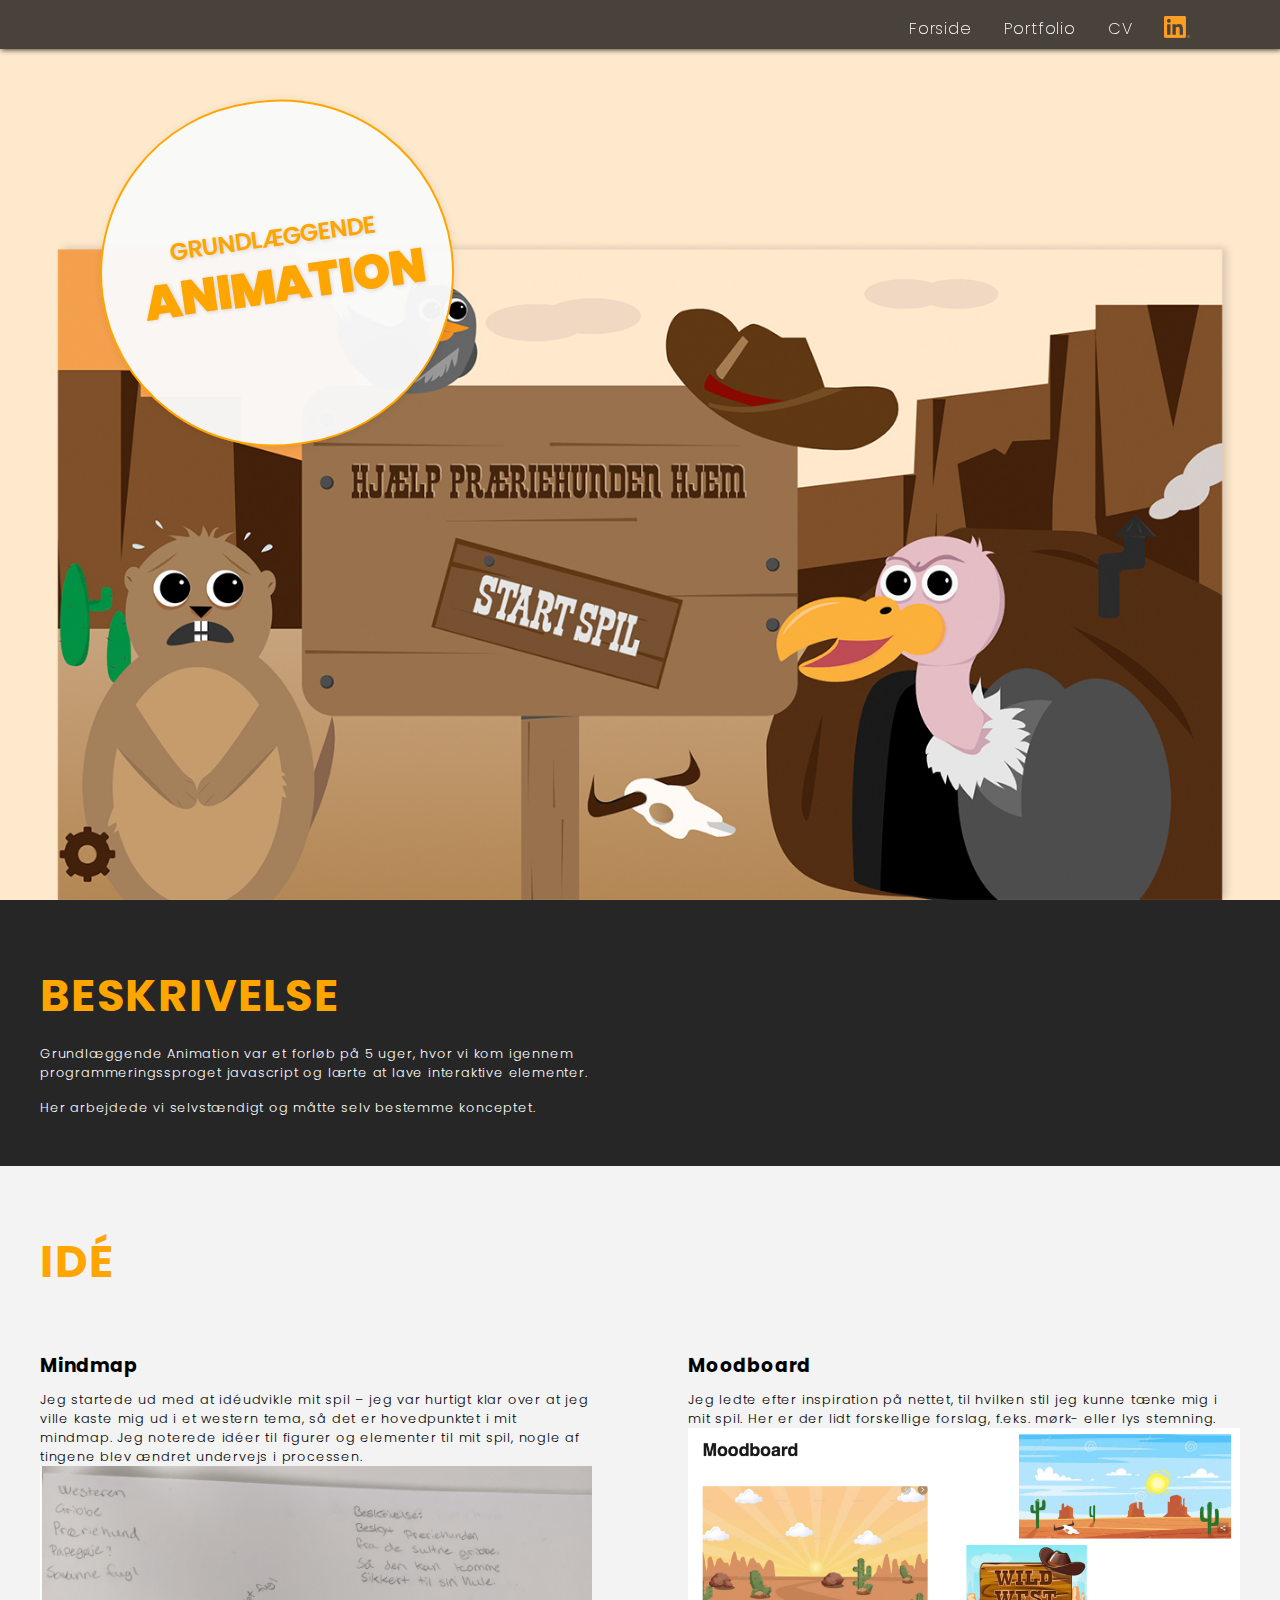
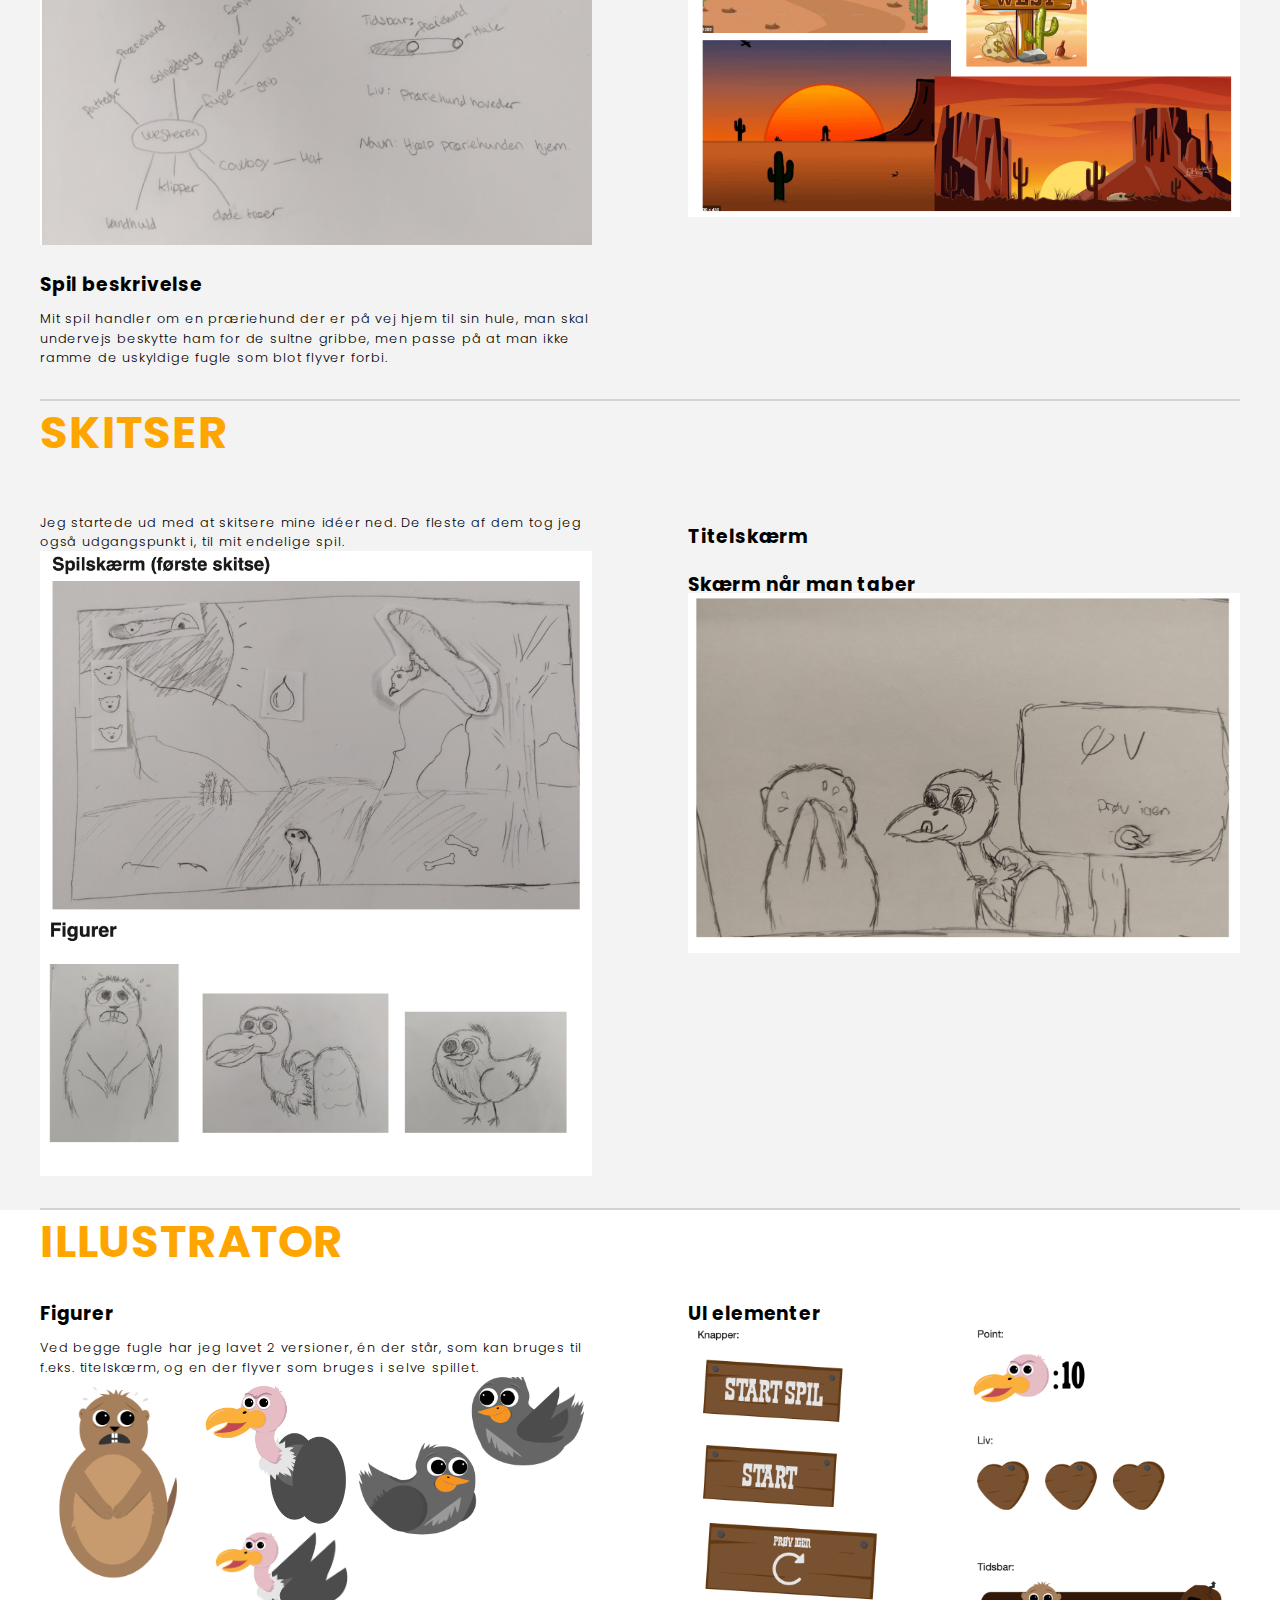
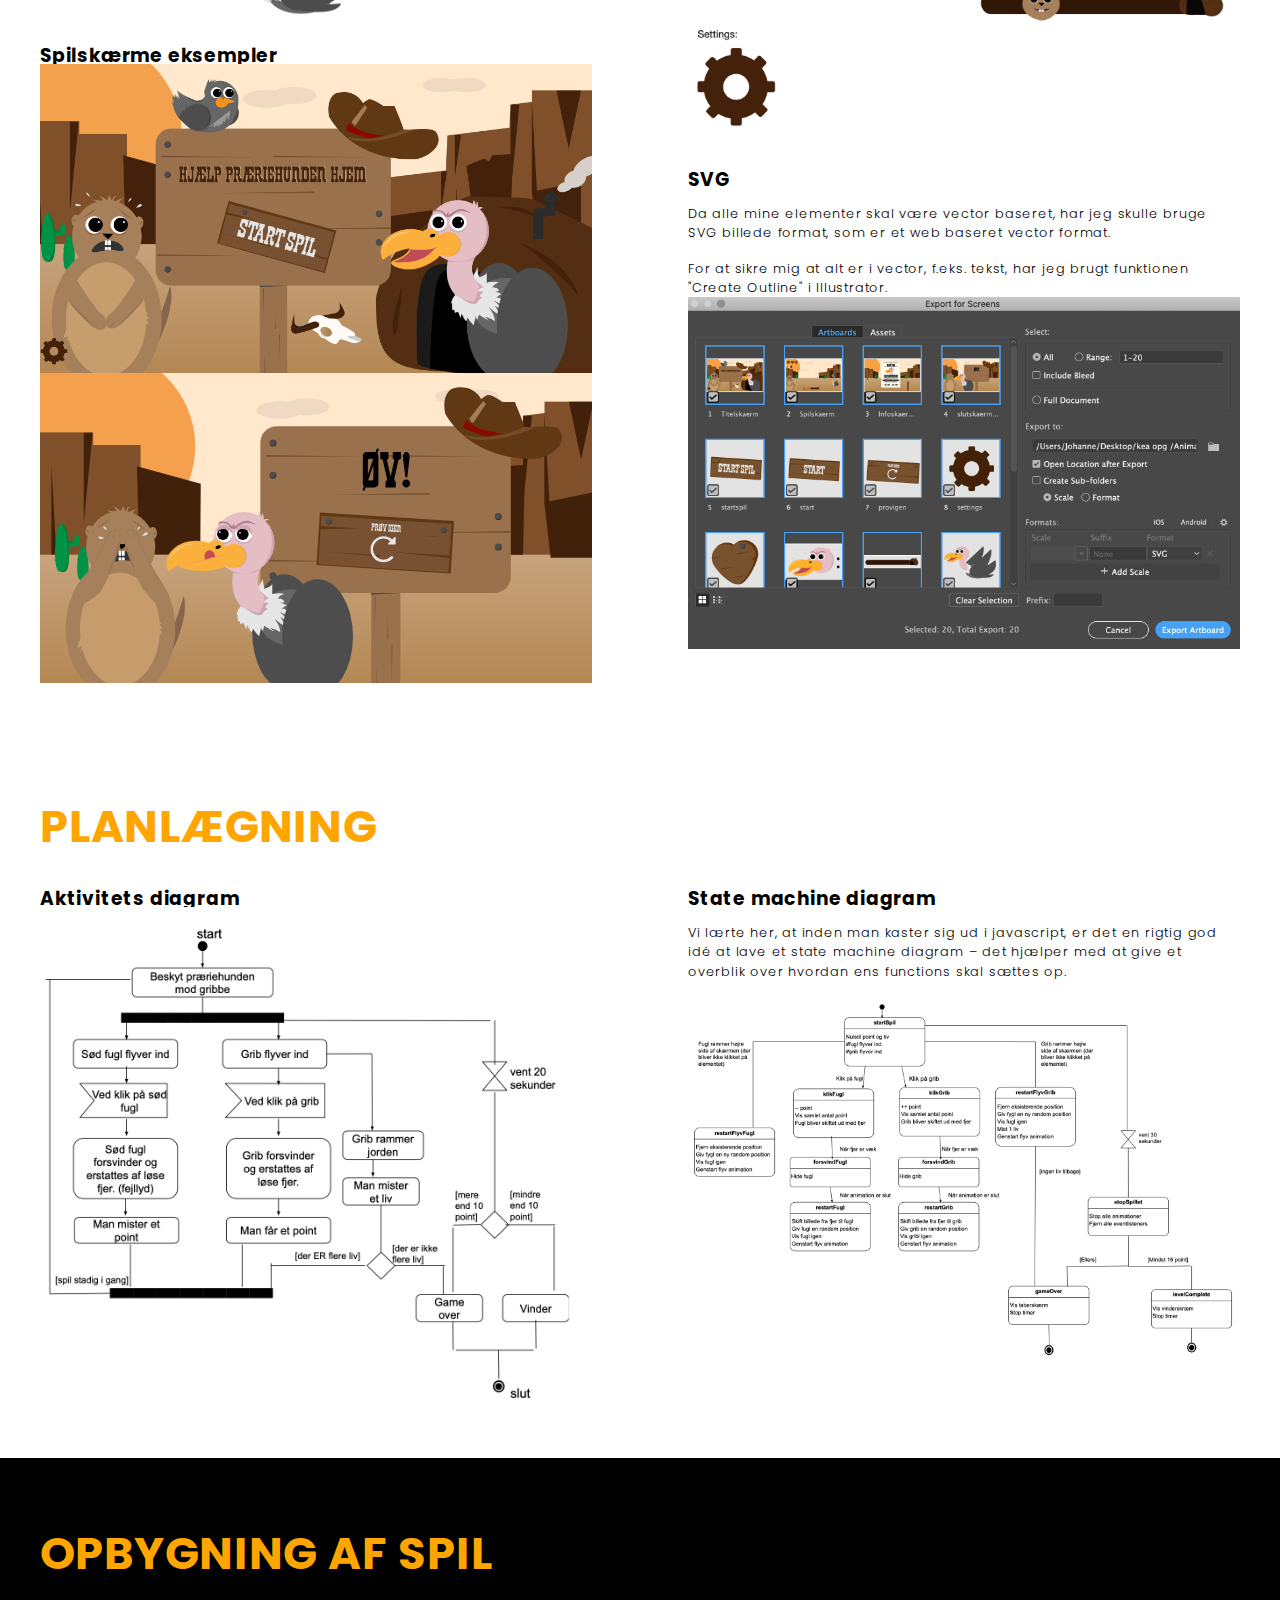
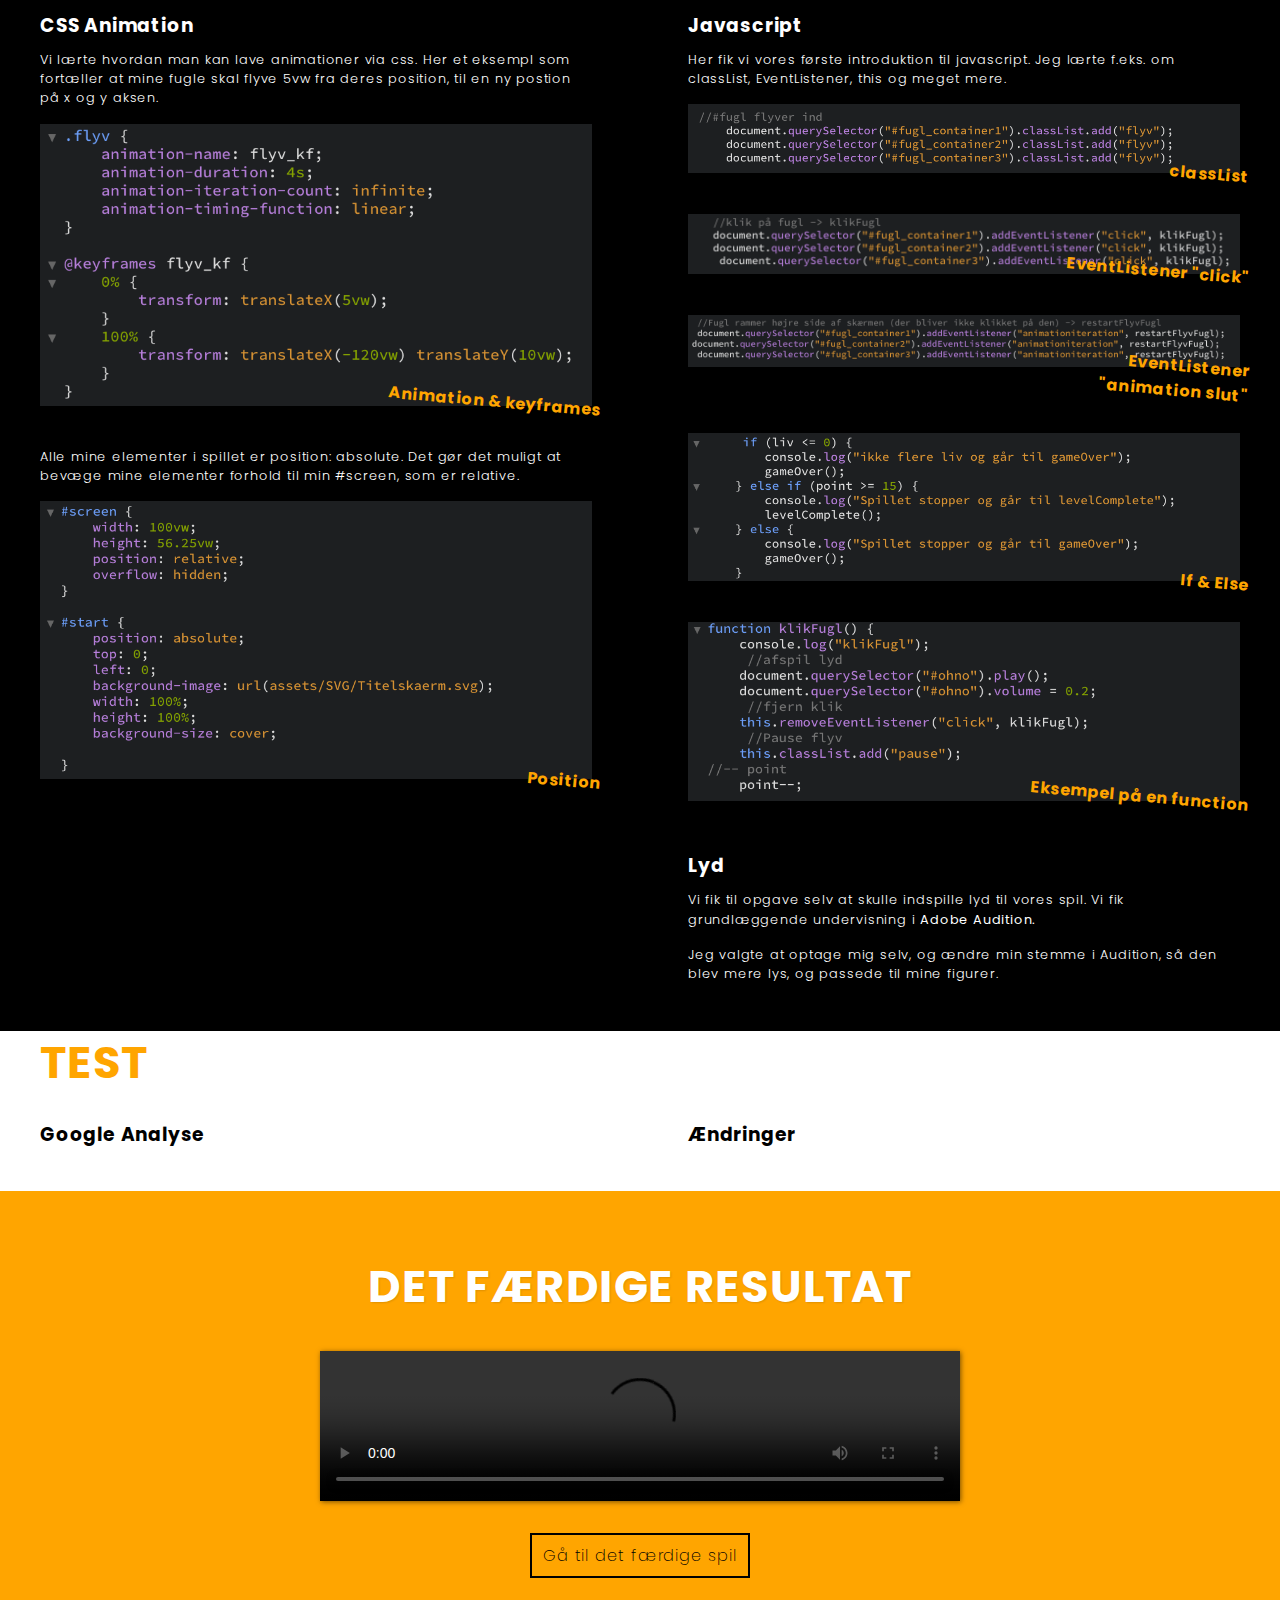
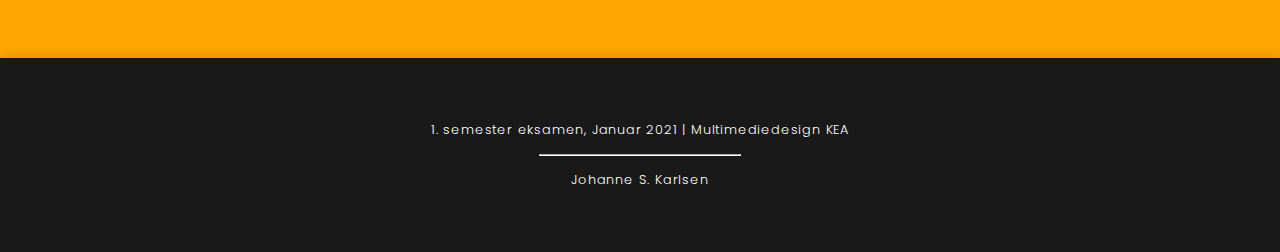
==== animation.html @ 7027bc96 "animation" ====
<!DOCTYPE html>
<html lang="da">
<head>
    <meta charset="utf-8">
    <meta name="viewport" content="width=device-width, initial-scale=1.0">
    <title>Grundlæggende animation</title>
    <link rel="stylesheet" href="style.css">
    <link rel="stylesheet" href="animation.css">
    <link rel="preconnect" href="https://fonts.gstatic.com">
<link href="https://fonts.googleapis.com/css2?family=Poppins:ital,wght@0,100;0,200;0,300;0,400;0,500;0,600;0,700;0,800;0,900;1,100;1,200;1,300;1,400;1,500;1,600&display=swap" rel="stylesheet">
</head>

<body>
<header><nav>
   <a class="hover-streg" href="index.html">Forside</a>
    <a class="hover-streg" href="index.html#portfolio">Portfolio</a>
    <a class="hover-streg" href="#">CV</a>
    <a class="linkedin" href="#"><img src="LI-In-Bug.png"></a>
</nav></header>
<div id="main">

<div id=section_one>

   <div id="h1_container">
<h1>Grundlæggende<br> <b>Animation</b></h1>
</div>

<div id="front_container">
    <div id="bg_front">
    </div>
    </div>
</div>
<div id="section_two">
    <div class="container">
        <div class="col">
            <h2>Beskrivelse</h2>
            <p>Grundlæggende Animation var et forløb på 5 uger, hvor vi kom igennem programmeringssproget javascript og lærte at lave interaktive elementer.</p>

            <p>Her arbejdede vi selvstændigt og måtte selv bestemme konceptet.</p>



        </div>
        <div class="col">
                    </div>
    </div>
</div>

<div id="section_three">
   <h2>Idé</h2>
    <div class="container">
        <div class="col">
            <h3>Mindmap</h3>
            <p>Jeg startede ud med at idéudvikle mit spil – jeg var hurtigt klar over at jeg ville kaste mig ud i et western tema, så det er hovedpunktet i mit mindmap. Jeg noterede idéer til figurer og elementer til mit spil, nogle af tingene blev ændret undervejs i processen.</p>
            <img src="img/anim_mindmap.png">

            <h3>Spil beskrivelse</h3>
            <p>Mit spil handler om en præriehund der er på vej hjem til sin hule, man skal undervejs beskytte ham for de sultne gribbe, men passe på at man ikke ramme de uskyldige fugle som blot flyver forbi.</p>

            </div>
            <div class="col">
            <h3>Moodboard</h3>
            <p>Jeg ledte efter inspiration på nettet, til hvilken stil jeg kunne tænke mig i mit spil. Her er der lidt forskellige forslag, f.eks. mørk- eller lys stemning.</p>
            <img src="img/anim_moodboard.png">
        </div>
           </div>
           <h2>Skitser</h2>
            <div class="container">
        <div class="col">
        <p>Jeg startede ud med at skitsere mine idéer ned. De fleste af dem tog jeg også udgangspunkt i, til mit endelige spil.</p>
        <img src="img/anim_skitse_spil.png">
        <img src="img/anim_skitse_figur.png">
        </div>
        <div class="col">
        <h3>Titelskærm</h3>
        <h3>Skærm når man taber</h3>
        <img src="img/anim_skitse_tab.png">

        </div>
        </div>
           </div>

        <h2>Illustrator</h2>
    <div class="container">
    <div class="col">
    <h3>Figurer</h3>
    <p>Ved begge fugle har jeg lavet 2 versioner, én der står, som kan bruges til f.eks. titelskærm, og en der flyver som bruges i selve spillet.</p>
    <div class="figur">
    <div class="col">
        <img src="img/anim_hund.png" alt="Illustreret præeriehund">
    </div>
    <div class="col"><img src="img/anim_gribstaa.png" alt="Illustreret grib">
    <img src="img/anim_gribflyv.png" alt="Illustreret grib flyver"></div>
    <div class="col">
        <img src="img/anim_fugl.png" alt="illustreret fugle">
    </div>
    </div>
    <h3>Spilskærme eksempler</h3>


            <img src="img/titelskaerm.png">

            <img src="img/slutskaerm.svg">



    </div>
    <div class="col">
<h3>UI elementer</h3>
  <img src="img/anim_ui.png">
   <h3>SVG</h3>
   <p>Da alle mine elementer skal være vector baseret, har jeg skulle bruge SVG billede format, som er et web baseret vector format.</p>

   <p>For at sikre mig at alt er i vector, f.eks. tekst, har jeg brugt funktionen "Create Outline" i Illustrator.</p>
   <img src="img/anim_eksport.png">
    </div>
    </div>


<div id="section_four">
   <h2>Planlægning</h2>
    <div class="container">
    <div class="col">
       <h3>Aktivitets diagram</h3>
       <img src="img/anim_aktivi.png">


    </div>
    <div class="col">
    <h3>State machine diagram</h3>
    <p>Vi lærte her, at inden man kaster sig ud i javascript, er det en rigtig god idé at lave et state machine diagram – det hjælper med at give et overblik over hvordan ens functions skal sættes op.</p>
<img src="img/anim_state.png">


    </div>
    </div>
</div>

<div id="section_five">
   <h2>Opbygning af spil</h2>
    <div class="container">
        <div class="col">
           <h3>CSS Animation</h3>
           <p>Vi lærte hvordan man kan lave animationer via css.
           Her et eksempl som fortæller at mine fugle skal flyve 5vw fra deres position, til en ny postion på x og y aksen.</p>
           <img src="img/anim_flyvcss.png">
           <h4>Animation & keyframes</h4>

           <p>Alle mine elementer i spillet er position: absolute.
           Det gør det muligt at bevæge mine elementer forhold til min #screen, som er relative. </p>
           <img src="img/anim_positioncss.png">
           <h4>Position</h4>

        </div>
        <div class="col">
        <h3>Javascript</h3>
        <p>Her fik vi vores første introduktion til javascript. Jeg lærte f.eks. om classList, EventListener, this og meget mere.</p>
        <img src="img/anim_classlist.png">
        <h4>classList</h4>
        <img src="img/anim_event.png">
        <h4>EventListener "click"</h4>
        <img src="img/anim_event2.png">
        <h4>EventListener <br>"animation slut"</h4>
        <img src="img/anim_ifelse.png" alt="if og else javascript">
        <h4>If & Else</h4>
        <img src="img/anim_this_osv.png" alt="function javascript">
        <h4>Eksempel på en function</h4>

        <h3>Lyd</h3>
        <p>Vi fik til opgave selv at skulle indspille lyd til vores spil. Vi fik grundlæggende undervisning i <b>Adobe Audition.</b></p>

        <p>Jeg valgte at optage mig selv, og ændre min stemme i Audition, så den blev mere lys, og passede til mine figurer.</p>

        </div>
    </div>
</div>
<div id="section_five_two">
   <h2>Test</h2>
    <div class="container">
        <div class="col">
           <h3>Google Analyse</h3>

        </div>
        <div class="col">
            <h3>Ændringer</h3>

        </div>
    </div>
</div>
<div id="section_six">
   <div class="container done">
       <h2>Det færdige resultat</h2>
       <video controls><source src="#"></video>
       <a href="http://jsk-grafik.dk/kea/04_animation/spil/">Gå til det færdige spil</a>
   </div>

</div>
</div>
<footer>
    <div class="container">
        <p>1. semester eksamen, Januar 2021 | Multimediedesign KEA </p>
        <hr>
        <p>Johanne S. Karlsen</p>
    </div>
</footer>

</body>
</html>
---- style.css ----
* {
    padding: 0;
    margin: 0;
}

body {
    height: 1000px;
    font-family: 'Poppins', sans-serif;
}

header {
    padding: 1rem 0 0.5rem 0;
    position: fixed;
    top:0;
    width: 100%;
    background-color: #090807bd;
    z-index: 3;
    box-shadow: 1px 1px 5px #090807bd;
}

.container {
    max-width: 1200px;
    margin: 0 auto;
}

nav {
    max-width: 1100px;
    margin: 0 auto;
    display: flex;
    justify-content:flex-end;

}
h1 {
    font-size: 5rem;
    font-weight: 800;
    color: orange;
    letter-spacing: -1px;
    line-height: 3rem;
    text-transform: uppercase;
}

h2 {
text-transform: uppercase;
    letter-spacing: 0.05rem;
    padding-top: 2rem;
    font-size: 2.8rem;
    line-height: 2rem;
}

p {
    font-size: 0.8rem;
    font-weight: 200;
    letter-spacing: 0.05rem;
    margin-top: 2rem
}

p.overskrift {
    font-weight: 600;
}

a {
    text-decoration: none;
    letter-spacing: 0.05rem;
    font-weight: 200;
}

nav a {
    color: white;
    margin-left: 2rem;
    position: relative;
}

a.hover-streg:before {
    content: "";
    position: absolute;
    width: 0;
    height: 2px;
    bottom: 0;
    left: 0;
    background-color: orange;
    visibility: hidden;
    transition: all 0.3s ease-in-out;
}

a.hover-streg:hover:before {
    visibility: visible;
    width: 100%;
}

a.linkedin {
    max-width: 1.6rem;
        filter: hue-rotate(-20deg);
}
a.linkedin:hover {
    opacity: 0.7;
}


img {
    width: 100%;
    height: auto;
}


/* footer */
footer {
    text-align: center;
    background-color: #191919;
    color: white;
    padding: 3rem 0 3rem 0;
    box-shadow: 1px -2px 10px #00000020;
}

footer p {
    margin: 0;
    line-height: 3rem;
}

footer hr {
    max-width: 200px;
margin: 0 auto;
    border-color: white;
}
---- animation.css ----
p {
    font-weight: 300;
    margin-top: 1rem;
    line-height: 1.2rem;
}

 h2 {
    color: orange;
     max-width: 1200px;
     margin: 0 auto;
    padding-top: 0;
     line-height: 4rem;
}

h3 {
    margin-top: 2rem;
    line-height: 1rem;
    letter-spacing: 0.05rem;
}

img {display: block;}

video {
    display: block;
    width:100%;
    max-width: 50vw;
    margin:2rem auto;
    box-shadow: 1px 1px 5px #00000082;
}

ul {
    font-size: 0.8rem;
    line-height: 1.7rem;
    margin-top: 0.7rem;
}

/* ---- sektion 1 ------ */
#section_one {
    background-image: url(img/animation_splash.jpg);
    height: 100vh;
    background-position: center;
    background-size: cover;
    background-repeat: no-repeat;
    position: relative;
    background-attachment: fixed;
}

h1 {
    text-align: center;
    font-size: 1.5rem;
    font-weight: 600;
    position: absolute;
    top: 100px;
    left: 100px;
    transform: rotate(-8deg);
    text-shadow: 1px 1px 4px #00000025;
    line-height: 3rem;
    background-color: #f9f9f9f7;
    border-radius: 100rem;
    max-width: 270px;
    max-height: 230px;
    height: 100%;
    padding: 7rem 2.5rem 0rem 2.5rem;
    box-shadow: 1px 1px 8px #00000015;
    border: 2px solid orange;
}

h1 b {
    font-size: 3rem;
}

/* ------ sektion 2 ------ */

#section_two {
    background-color: #262626;
    color: white;
    padding-top: 4rem;
}

 #main .container {
    display: grid;
    grid-template-columns: 1fr 1fr;
    column-gap: 6rem;
    padding: 0 0 3rem 0;
}

#section_two h2 {
    color: orange;
}

/* ----- sekton 3 ------- */

#section_three {
    background-color: #f3f3f3;
    padding-top: 4rem;
}
#section_three .image_container {
    width: 100%;
    display: grid;
    grid-template-columns: 1fr 1fr;
}

#section_three .container {
    border-bottom: 2px solid lightgrey;
    padding: 2rem 0 2rem 0;
}

#section_three a {
    border: 2px solid black;
    color: black;
    display: block;
    max-width: 200px;
    padding: 0.5rem;
    text-align: center;
    margin-top: 2rem;
}

.figur {
    display: grid;
    grid-template-columns: 1fr 1fr 1.5fr;
}



/* ------- sektion 4 ----- */

#section_four {
    background-color: white;
    color: black;
    padding-top: 4rem;
}



/* ------- sektion 5 ------ */

#section_five {
    background-color: black;
    color: white;
    padding-top: 4rem;
}

#section_five img {
    margin: 1rem 0 0 0;
}

#section_five h4 {
    color: orange;
    position: relative;
    bottom: 32px;
    right: -10px;
    text-align: right;
    transform: rotate(5deg);
    letter-spacing: 0.03rem;
}

/* ------- sektion 6 -------- */
#section_six {
    background-color: orange;
    color: white;
    padding-top: 4rem;
}

#main .container.done {
    display:block;
}

#section_six h2 {
    color: white;
    text-align: center;
    text-shadow: 1px 1px 2px #0000001f;
}
#section_six a {
    border: 2px solid black;
    color: black;
    display: block;
    max-width: 200px;
    margin: 2rem auto;
    padding: 0.5rem;
    text-align: center;
}
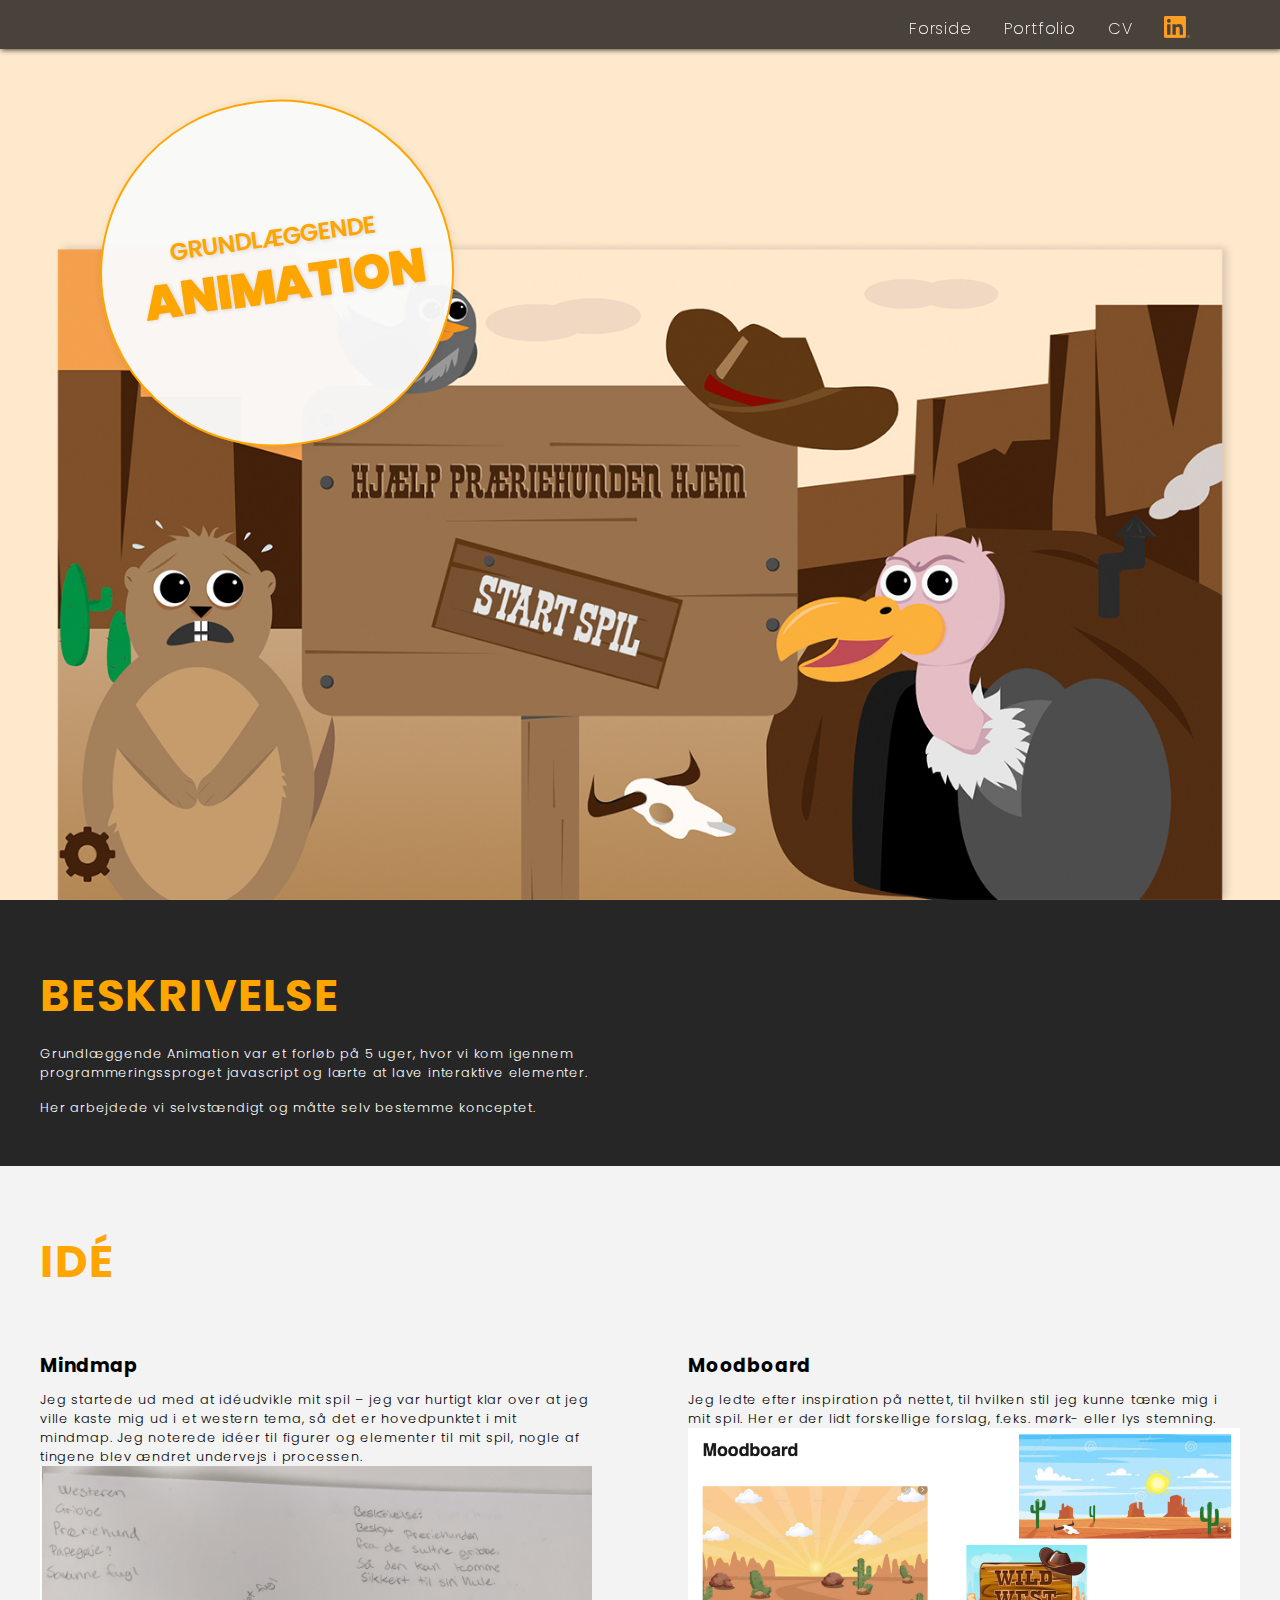
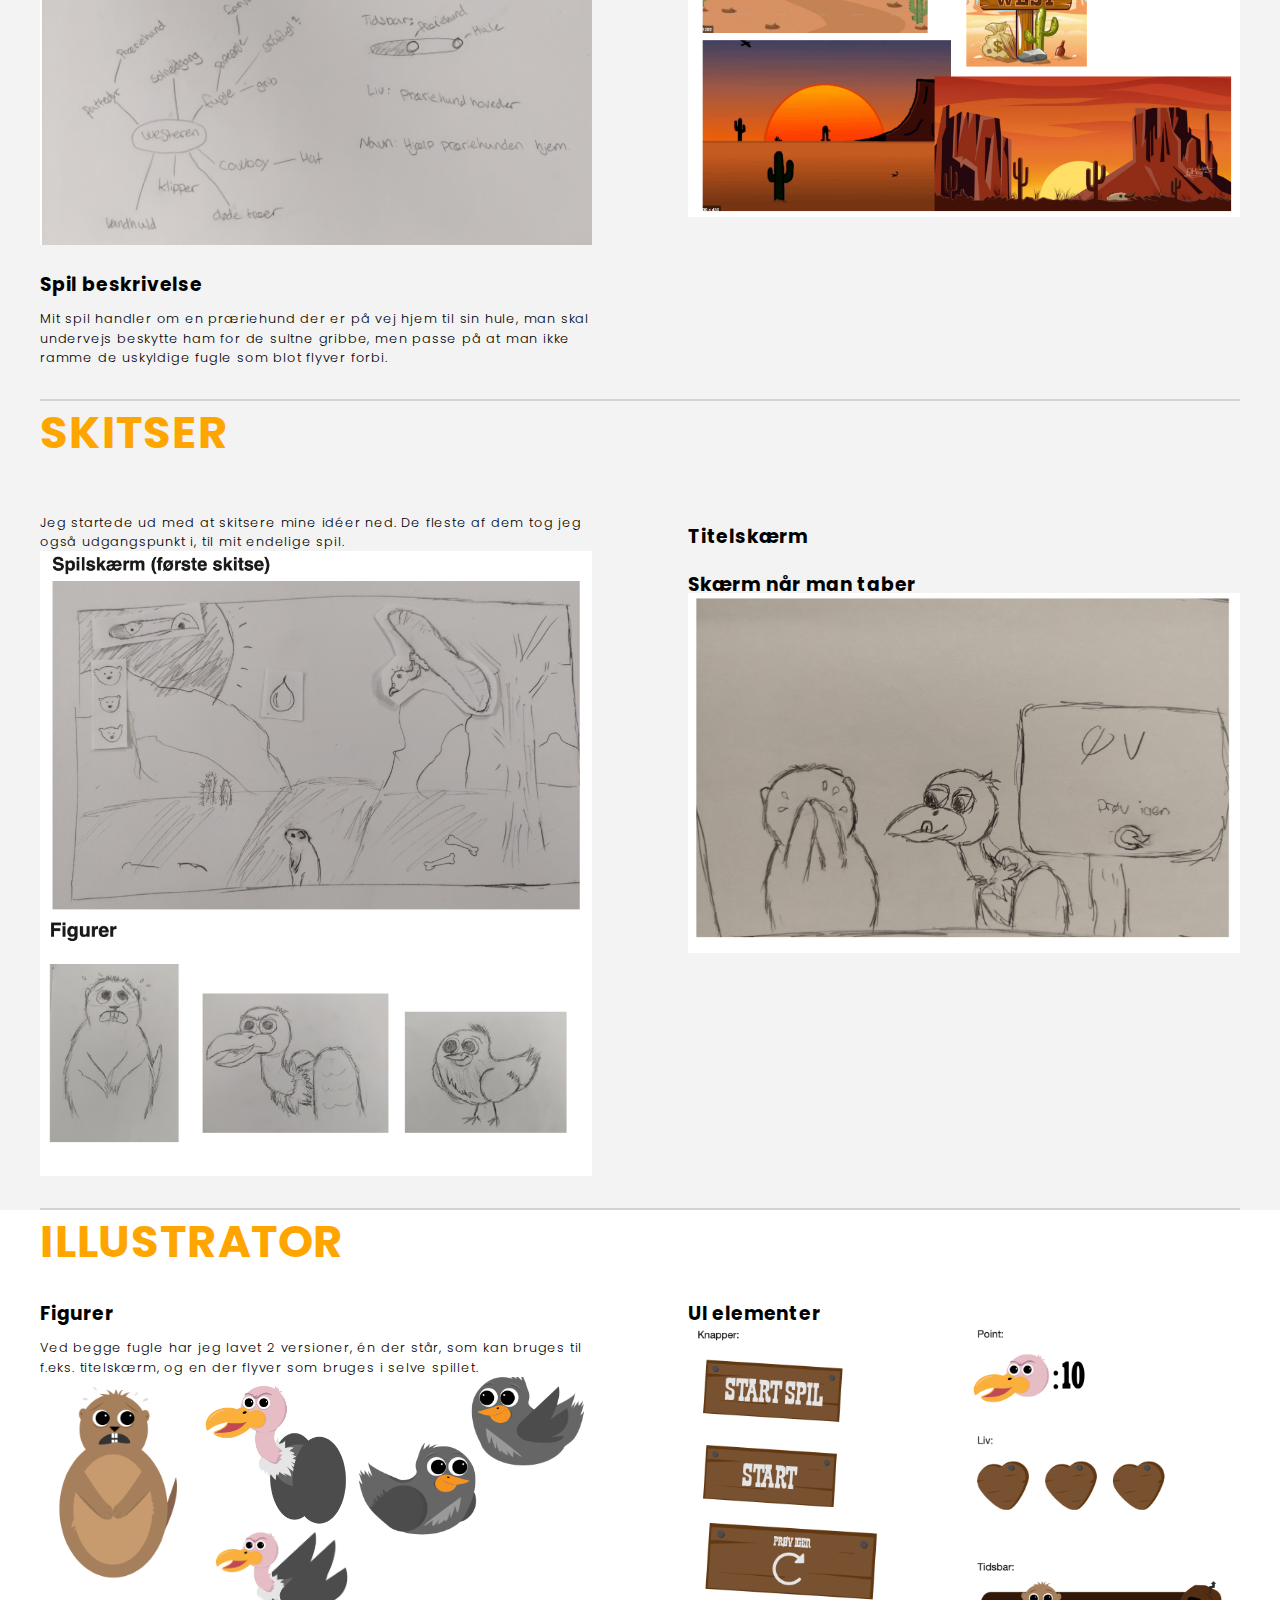
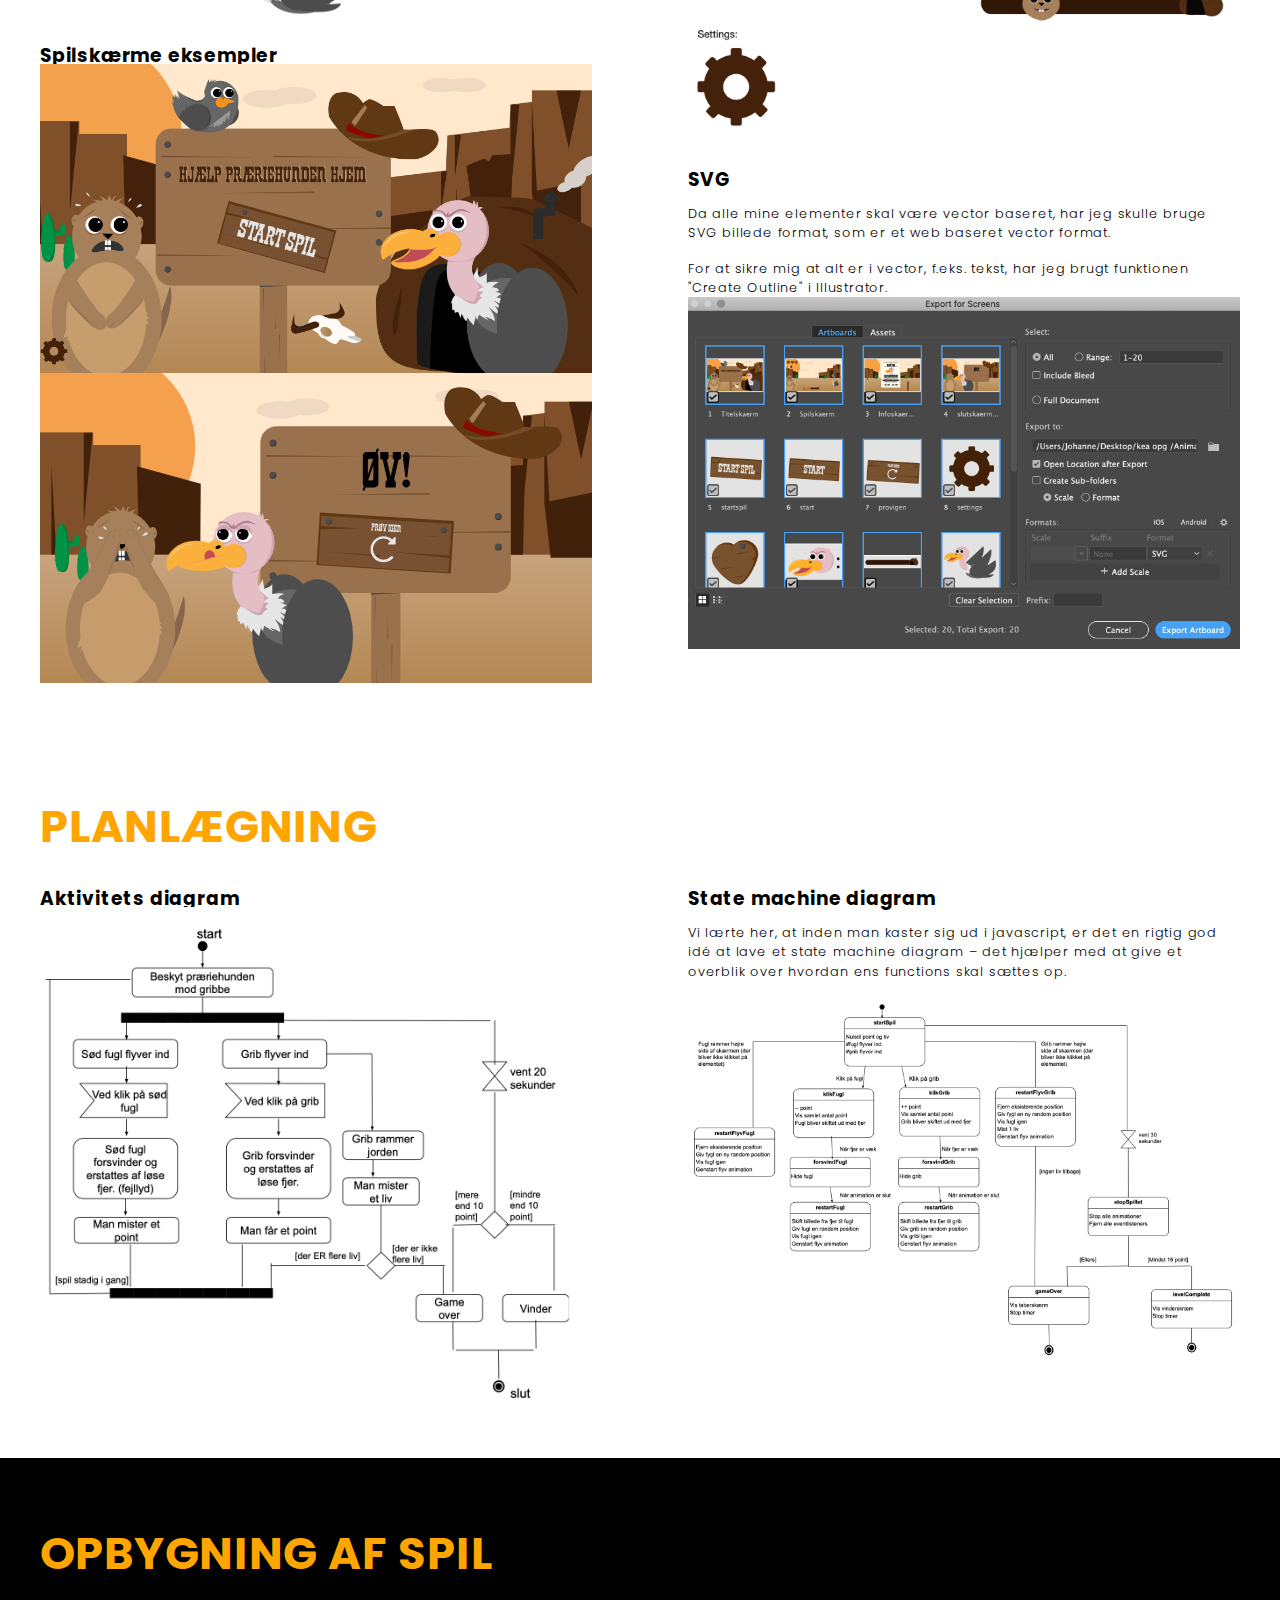
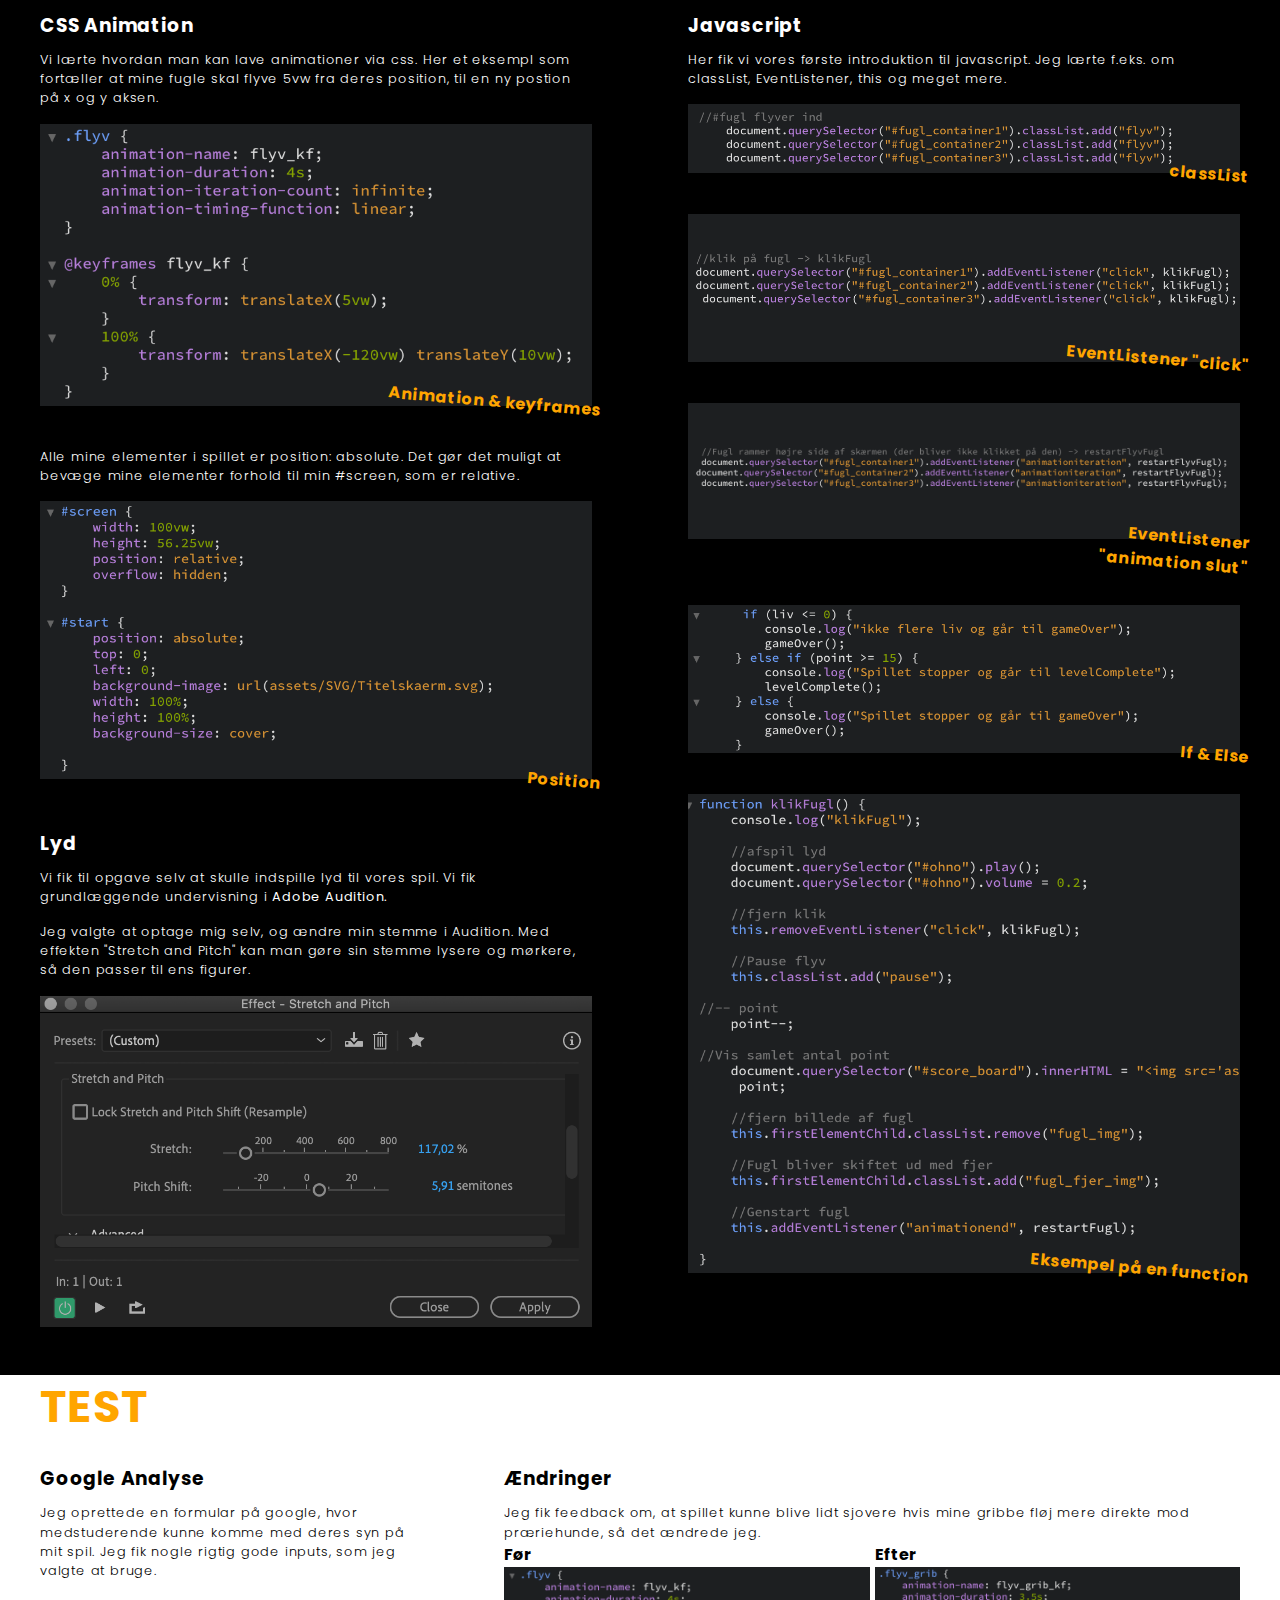
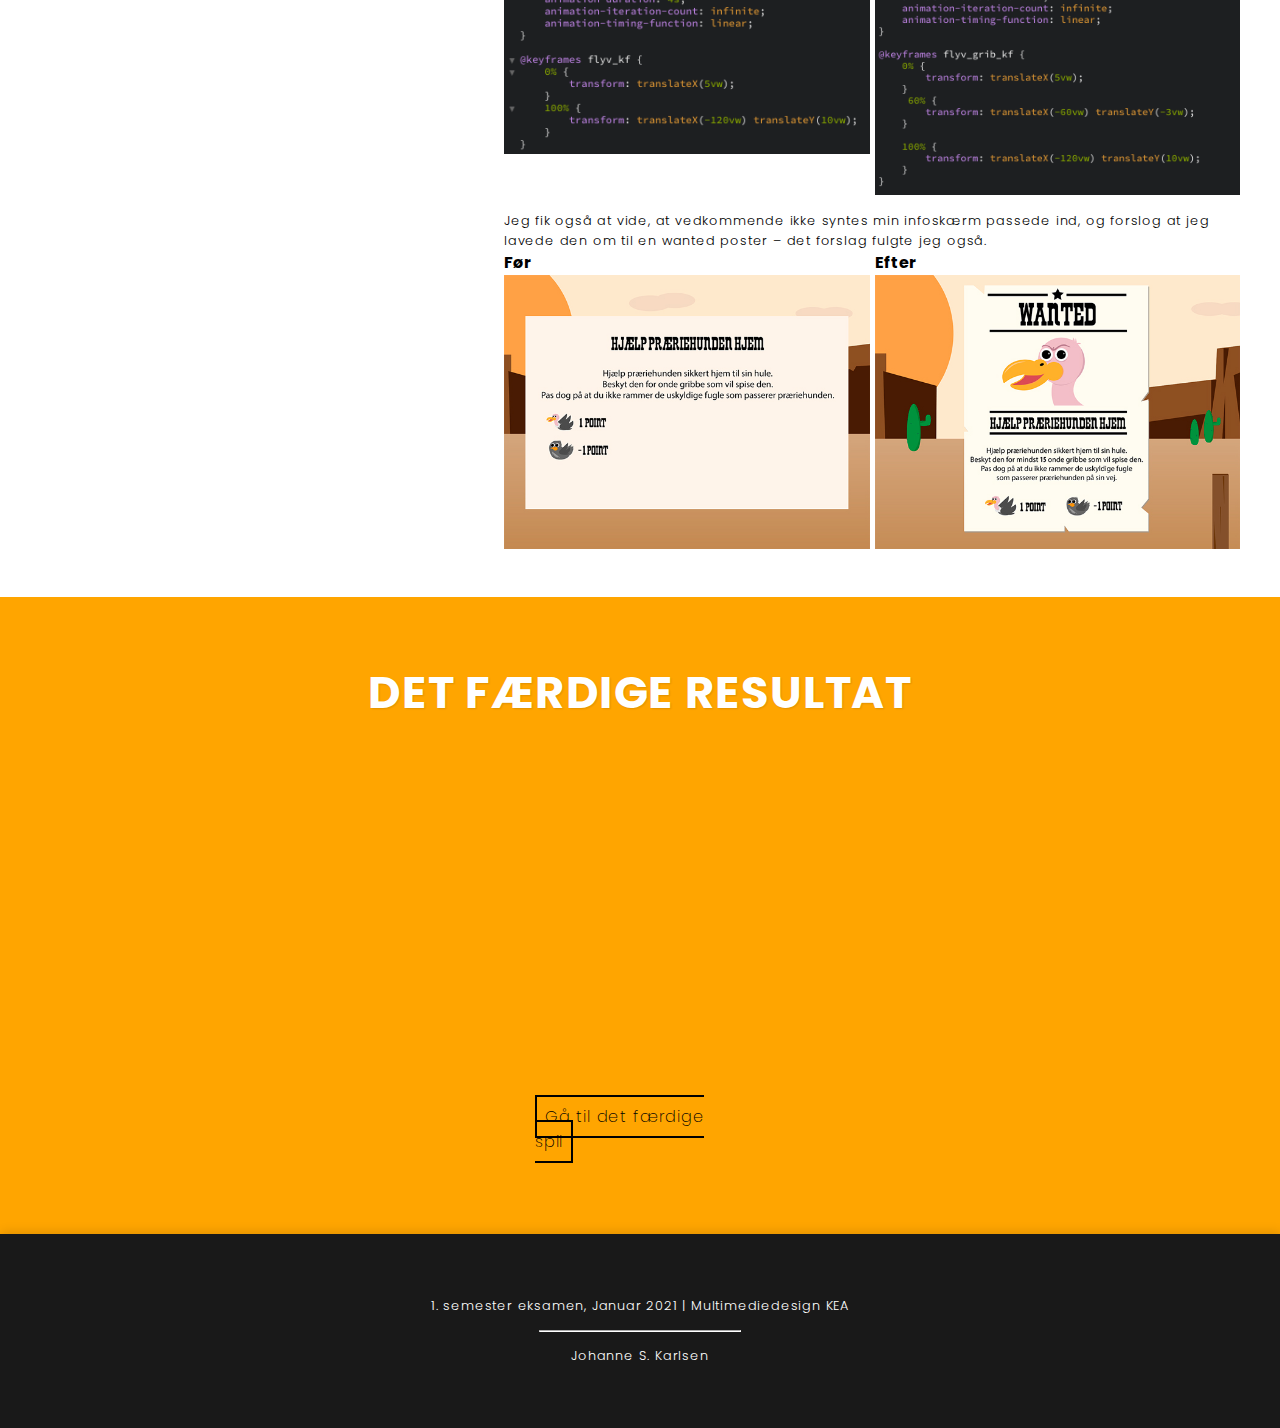
==== commit 219f1b90: "ændringer" ====
--- a/animation.html
+++ b/animation.html
@@ -15,7 +15,7 @@
    <a class="hover-streg" href="index.html">Forside</a>
     <a class="hover-streg" href="index.html#portfolio">Portfolio</a>
     <a class="hover-streg" href="#">CV</a>
-    <a class="linkedin" href="#"><img src="LI-In-Bug.png"></a>
+    <a class="linkedin" href="#"><img src="LI-In-Bug.png" alt="linkedin link"></a>
 </nav></header>
 <div id="main">
 
@@ -52,7 +52,7 @@
         <div class="col">
             <h3>Mindmap</h3>
             <p>Jeg startede ud med at idéudvikle mit spil – jeg var hurtigt klar over at jeg ville kaste mig ud i et western tema, så det er hovedpunktet i mit mindmap. Jeg noterede idéer til figurer og elementer til mit spil, nogle af tingene blev ændret undervejs i processen.</p>
-            <img src="img/anim_mindmap.png">
+            <img src="img/anim_mindmap.png" alt="spil mindmap">
 
             <h3>Spil beskrivelse</h3>
             <p>Mit spil handler om en præriehund der er på vej hjem til sin hule, man skal undervejs beskytte ham for de sultne gribbe, men passe på at man ikke ramme de uskyldige fugle som blot flyver forbi.</p>
@@ -61,20 +61,20 @@
             <div class="col">
             <h3>Moodboard</h3>
             <p>Jeg ledte efter inspiration på nettet, til hvilken stil jeg kunne tænke mig i mit spil. Her er der lidt forskellige forslag, f.eks. mørk- eller lys stemning.</p>
-            <img src="img/anim_moodboard.png">
+            <img src="img/anim_moodboard.png" alt="spil moodboard">
         </div>
            </div>
            <h2>Skitser</h2>
             <div class="container">
         <div class="col">
         <p>Jeg startede ud med at skitsere mine idéer ned. De fleste af dem tog jeg også udgangspunkt i, til mit endelige spil.</p>
-        <img src="img/anim_skitse_spil.png">
-        <img src="img/anim_skitse_figur.png">
+        <img src="img/anim_skitse_spil.png" alt="skitse af spil">
+        <img src="img/anim_skitse_figur.png" alt="skitse af figurer">
         </div>
         <div class="col">
         <h3>Titelskærm</h3>
         <h3>Skærm når man taber</h3>
-        <img src="img/anim_skitse_tab.png">
+        <img src="img/anim_skitse_tab.png" alt="skitse af taberskærm">
 
         </div>
         </div>
@@ -98,21 +98,21 @@
     <h3>Spilskærme eksempler</h3>
 
 
-            <img src="img/titelskaerm.png">
-
-            <img src="img/slutskaerm.svg">
+            <img src="img/titelskaerm.png" alt="illustreret titelskærm">
+
+            <img src="img/slutskaerm.svg" alt="illustreret slutskærm">
 
 
 
     </div>
     <div class="col">
 <h3>UI elementer</h3>
-  <img src="img/anim_ui.png">
+  <img src="img/anim_ui.png" alt="illustreret ui elementer">
    <h3>SVG</h3>
    <p>Da alle mine elementer skal være vector baseret, har jeg skulle bruge SVG billede format, som er et web baseret vector format.</p>
 
    <p>For at sikre mig at alt er i vector, f.eks. tekst, har jeg brugt funktionen "Create Outline" i Illustrator.</p>
-   <img src="img/anim_eksport.png">
+   <img src="img/anim_eksport.png" alt="Eksport af SVG i illustrator">
     </div>
     </div>
 
@@ -122,14 +122,14 @@
     <div class="container">
     <div class="col">
        <h3>Aktivitets diagram</h3>
-       <img src="img/anim_aktivi.png">
+       <img src="img/anim_aktivi.png" alt="aktivitetsdiagram">
 
 
     </div>
     <div class="col">
     <h3>State machine diagram</h3>
     <p>Vi lærte her, at inden man kaster sig ud i javascript, er det en rigtig god idé at lave et state machine diagram – det hjælper med at give et overblik over hvordan ens functions skal sættes op.</p>
-<img src="img/anim_state.png">
+<img src="img/anim_state.png" alt="state machine diagram">
 
 
     </div>
@@ -143,33 +143,34 @@
            <h3>CSS Animation</h3>
            <p>Vi lærte hvordan man kan lave animationer via css.
            Her et eksempl som fortæller at mine fugle skal flyve 5vw fra deres position, til en ny postion på x og y aksen.</p>
-           <img src="img/anim_flyvcss.png">
+           <img src="img/anim_flyvcss.png" alt="css af animation og keyframes">
            <h4>Animation & keyframes</h4>
 
            <p>Alle mine elementer i spillet er position: absolute.
            Det gør det muligt at bevæge mine elementer forhold til min #screen, som er relative. </p>
-           <img src="img/anim_positioncss.png">
+           <img src="img/anim_positioncss.png" alt="css af position">
            <h4>Position</h4>
+            <h3>Lyd</h3>
+        <p>Vi fik til opgave selv at skulle indspille lyd til vores spil. Vi fik grundlæggende undervisning i <b>Adobe Audition.</b></p>
+
+        <p>Jeg valgte at optage mig selv, og ændre min stemme i Audition. Med effekten "Stretch and Pitch" kan man gøre sin stemme lysere og mørkere, så den passer til ens figurer.</p>
+        <img src="img/anim_audition.png" alt="stretch and pitch">
 
         </div>
         <div class="col">
         <h3>Javascript</h3>
         <p>Her fik vi vores første introduktion til javascript. Jeg lærte f.eks. om classList, EventListener, this og meget mere.</p>
-        <img src="img/anim_classlist.png">
+        <img src="img/anim_classlist.png" alt="javascript med classlist">
         <h4>classList</h4>
-        <img src="img/anim_event.png">
+        <img src="img/anim_event.png" alt="javascript med click">
         <h4>EventListener "click"</h4>
-        <img src="img/anim_event2.png">
+        <img src="img/anim_event2.png" alt="javascript med animation som slutter">
         <h4>EventListener <br>"animation slut"</h4>
         <img src="img/anim_ifelse.png" alt="if og else javascript">
         <h4>If & Else</h4>
         <img src="img/anim_this_osv.png" alt="function javascript">
         <h4>Eksempel på en function</h4>
 
-        <h3>Lyd</h3>
-        <p>Vi fik til opgave selv at skulle indspille lyd til vores spil. Vi fik grundlæggende undervisning i <b>Adobe Audition.</b></p>
-
-        <p>Jeg valgte at optage mig selv, og ændre min stemme i Audition, så den blev mere lys, og passede til mine figurer.</p>
 
         </div>
     </div>
@@ -179,10 +180,28 @@
     <div class="container">
         <div class="col">
            <h3>Google Analyse</h3>
+           <p>Jeg oprettede en formular på google, hvor medstuderende kunne komme med deres syn på mit spil. Jeg fik nogle rigtig gode inputs, som jeg valgte at bruge.</p>
 
         </div>
         <div class="col">
             <h3>Ændringer</h3>
+            <p>Jeg fik feedback om, at spillet kunne blive lidt sjovere hvis mine gribbe fløj mere direkte mod præriehunde, så det ændrede jeg.</p>
+            <div class="aendringer">
+                <div class="col"><h4>Før</h4>
+                <img src="img/anim_flyvcss.png" alt="css animation for grib før">
+                </div>
+                <div class="col"><h4>Efter</h4>
+                <img src="img/anim_flyvgrib.png" alt="css animation for grib efter">
+                </div>
+                </div>
+                <p>Jeg fik også at vide, at vedkommende ikke syntes min infoskærm passede ind, og forslog at jeg lavede den om til en wanted poster – det forslag fulgte jeg også.</p>
+        <div class="aendringer">
+                <div class="col"><h4>Før</h4>
+                <img src="img/Infoskaerm_for.jpg" alt="inforskærm før"></div>
+                <div class="col"><h4>Efter</h4>
+                <img src="img/Infoskaerm_efter.jpg" alt="inforskærm efter">
+                </div>
+            </div>
 
         </div>
     </div>
@@ -190,8 +209,12 @@
 <div id="section_six">
    <div class="container done">
        <h2>Det færdige resultat</h2>
-       <video controls><source src="#"></video>
+       <div class="video"><iframe src="http://jsk-grafik.dk/kea/04_animation/spil/video.mp4" width="100%" height="340px" frameborder="0" allowfullscreen></iframe></div>
+       <div class="knap">
        <a href="http://jsk-grafik.dk/kea/04_animation/spil/">Gå til det færdige spil</a>
+       <div class="knap_bg"></div>
+
+       </div>
    </div>
 
 </div>
--- a/animation.css
+++ b/animation.css
@@ -154,6 +154,10 @@
     letter-spacing: 0.03rem;
 }
 
+#section_five_two .container {
+    grid-template-columns: 1fr 2fr;
+}
+
 /* ------- sektion 6 -------- */
 #section_six {
     background-color: orange;
@@ -163,6 +167,7 @@
 
 #main .container.done {
     display:block;
+    position: inherit;
 }
 
 #section_six h2 {
@@ -173,11 +178,49 @@
 #section_six a {
     border: 2px solid black;
     color: black;
-    display: block;
+    text-align: center;
+    position: relative;
+    z-index: 1;
+    padding: 0.5rem;
     max-width: 200px;
     margin: 2rem auto;
-    padding: 0.5rem;
-    text-align: center;
-}
-
-
+}
+
+
+.aendringer {
+    display: grid;
+    grid-template-columns: 1fr 1fr;
+    column-gap: 5px;
+}
+
+.video {
+    max-width: 50%;
+    margin: 0 auto;
+    min-width: 400px;
+}
+
+.knap {
+    position: relative;
+    margin: 2rem auto;
+    max-width: 210px;
+
+}
+.knap_bg {
+    content: "";
+    position: absolute;
+    width: 205px;
+    height: 0;
+    bottom: -0.5rem;
+    left: 0;
+    background-color: #ffffffe3;
+   visibility: hidden;
+    transition: all 0.3s ease-in-out;
+    max-width: 205px;
+}
+
+#section_six a:hover + .knap_bg {
+    visibility: visible;
+    height: 160%;
+}
+
+
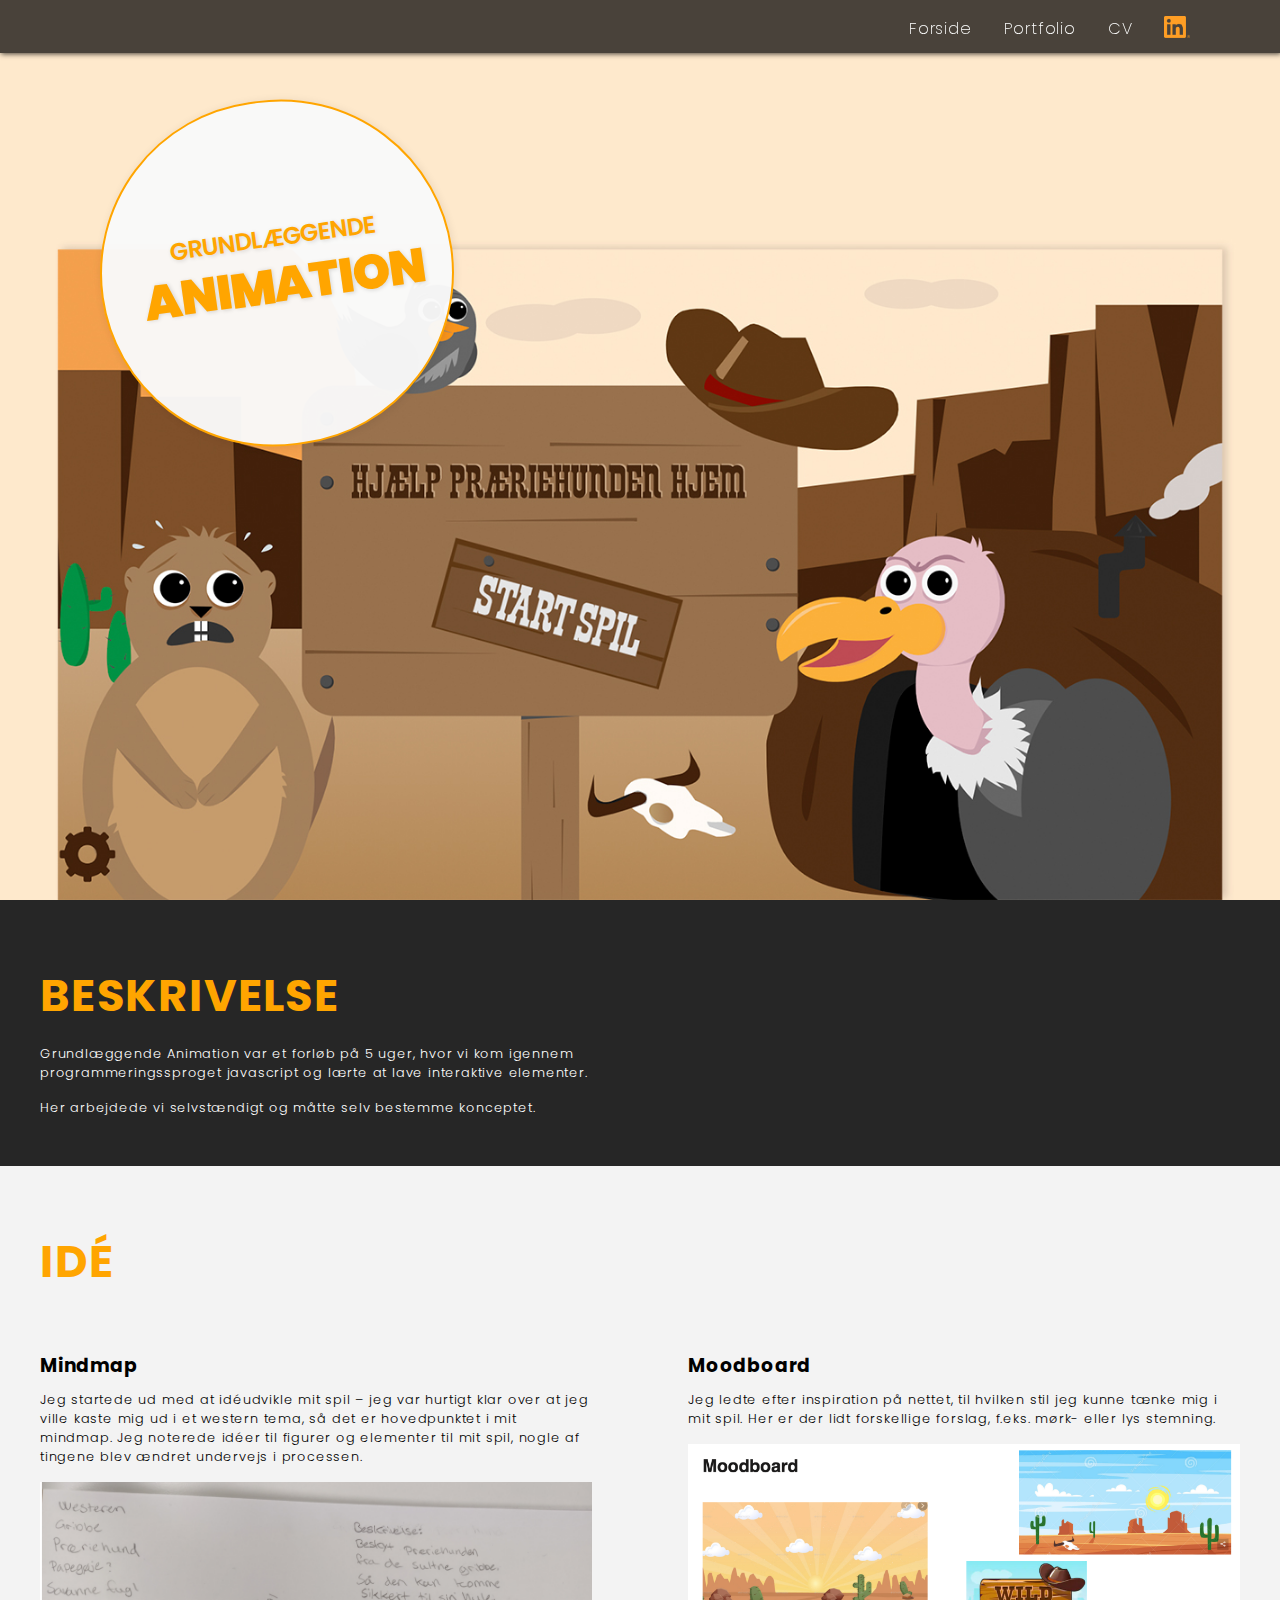
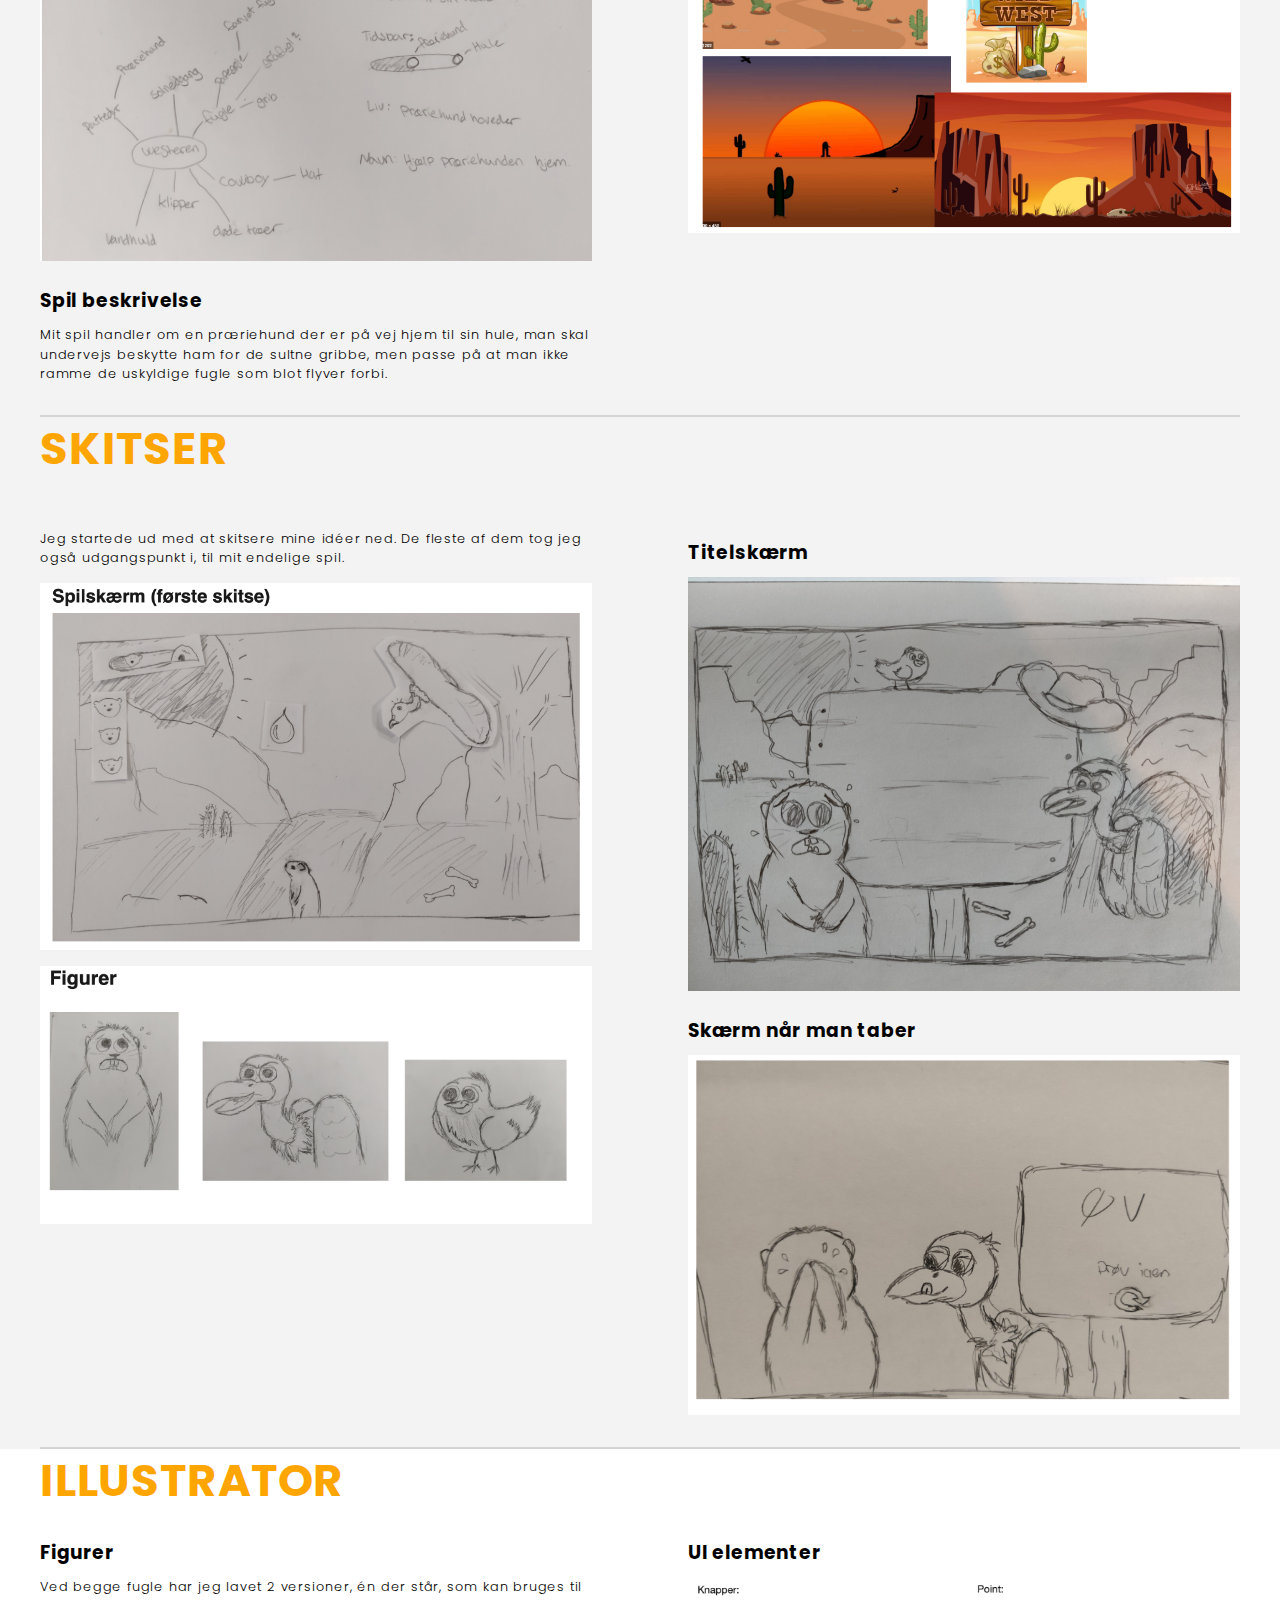
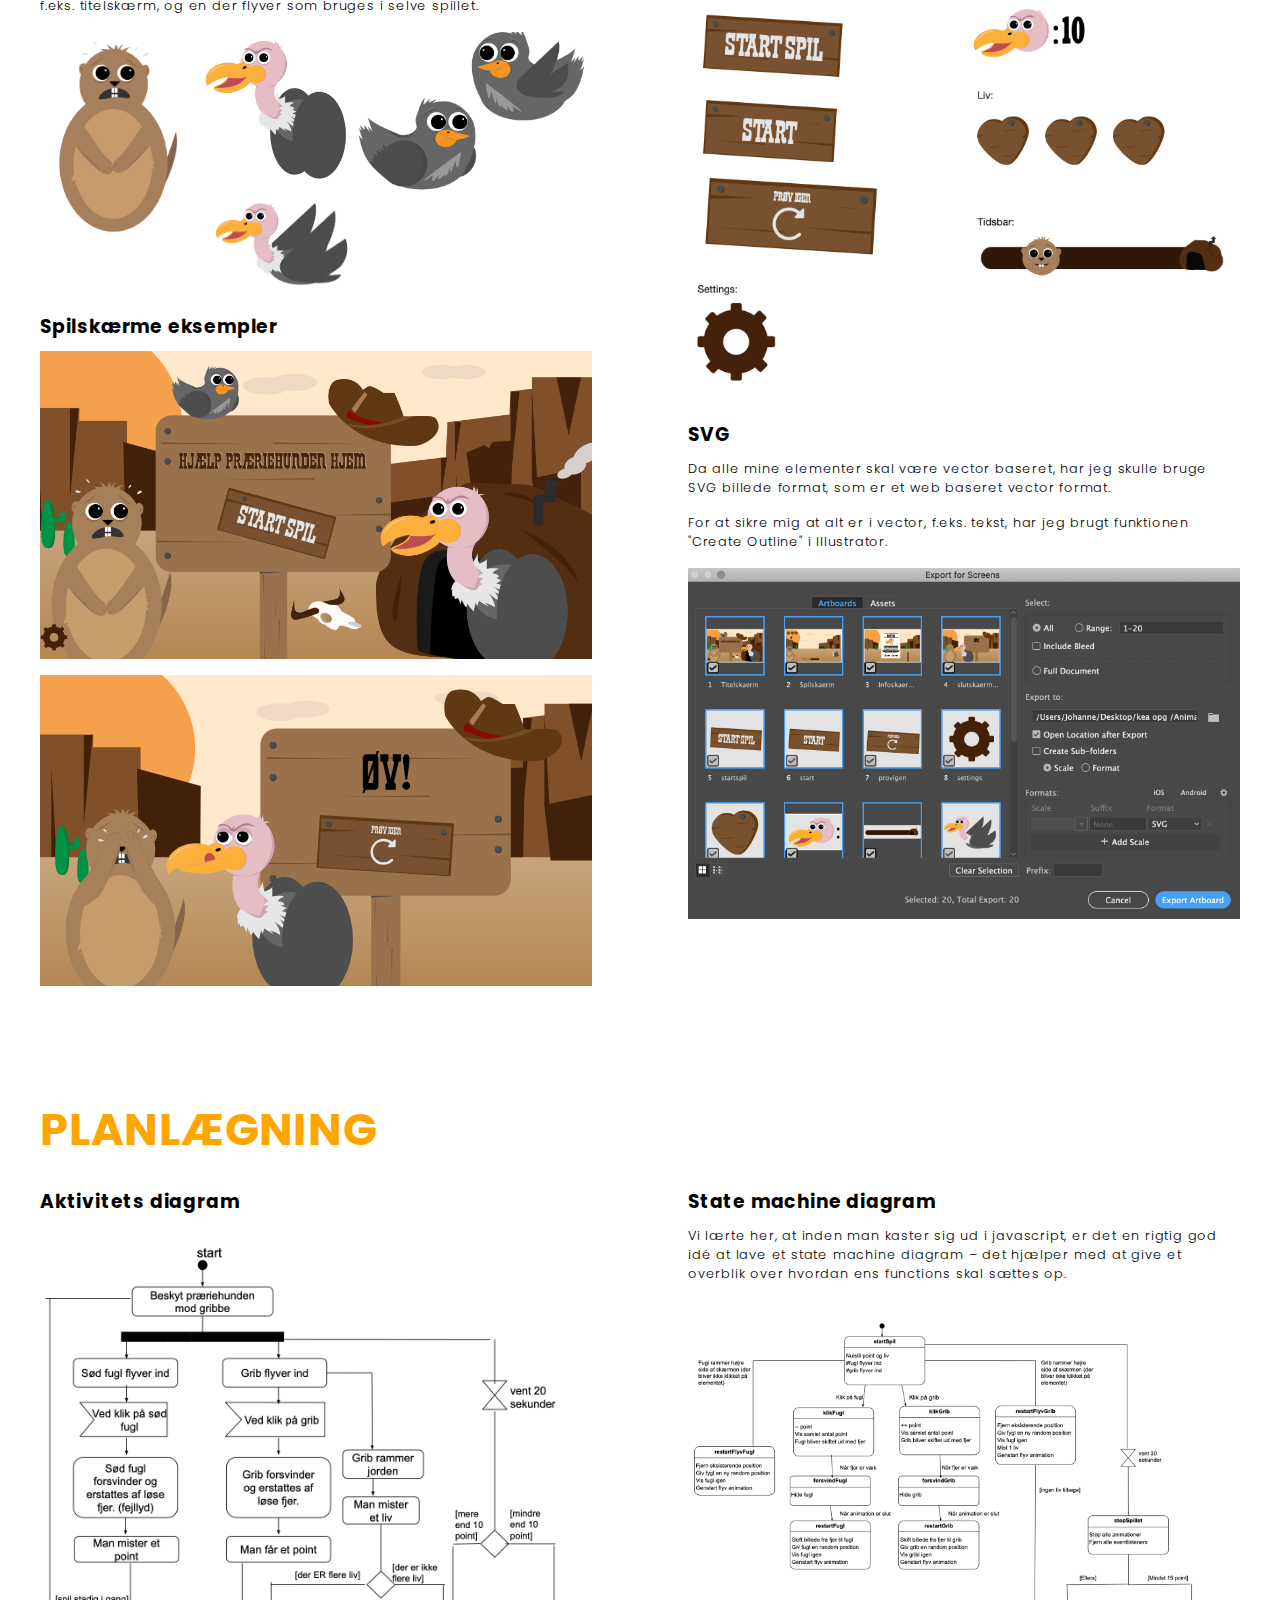
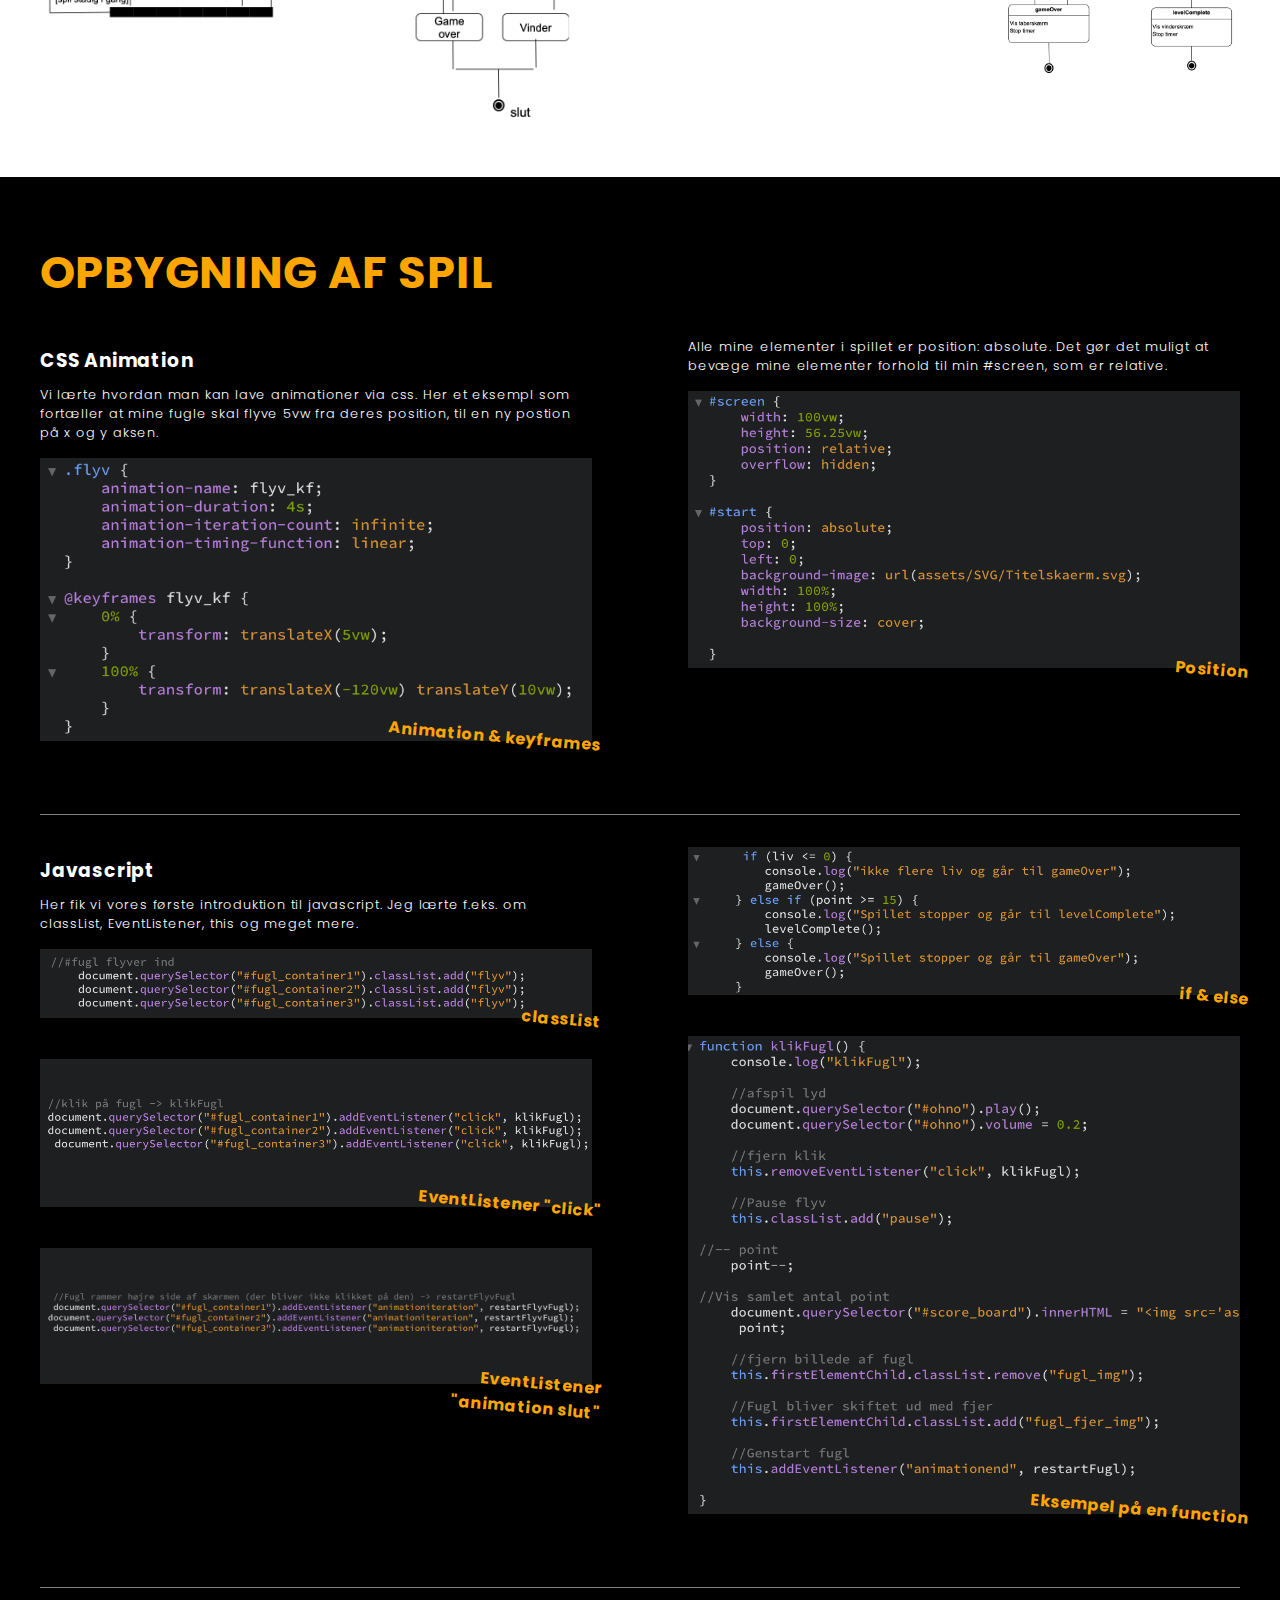
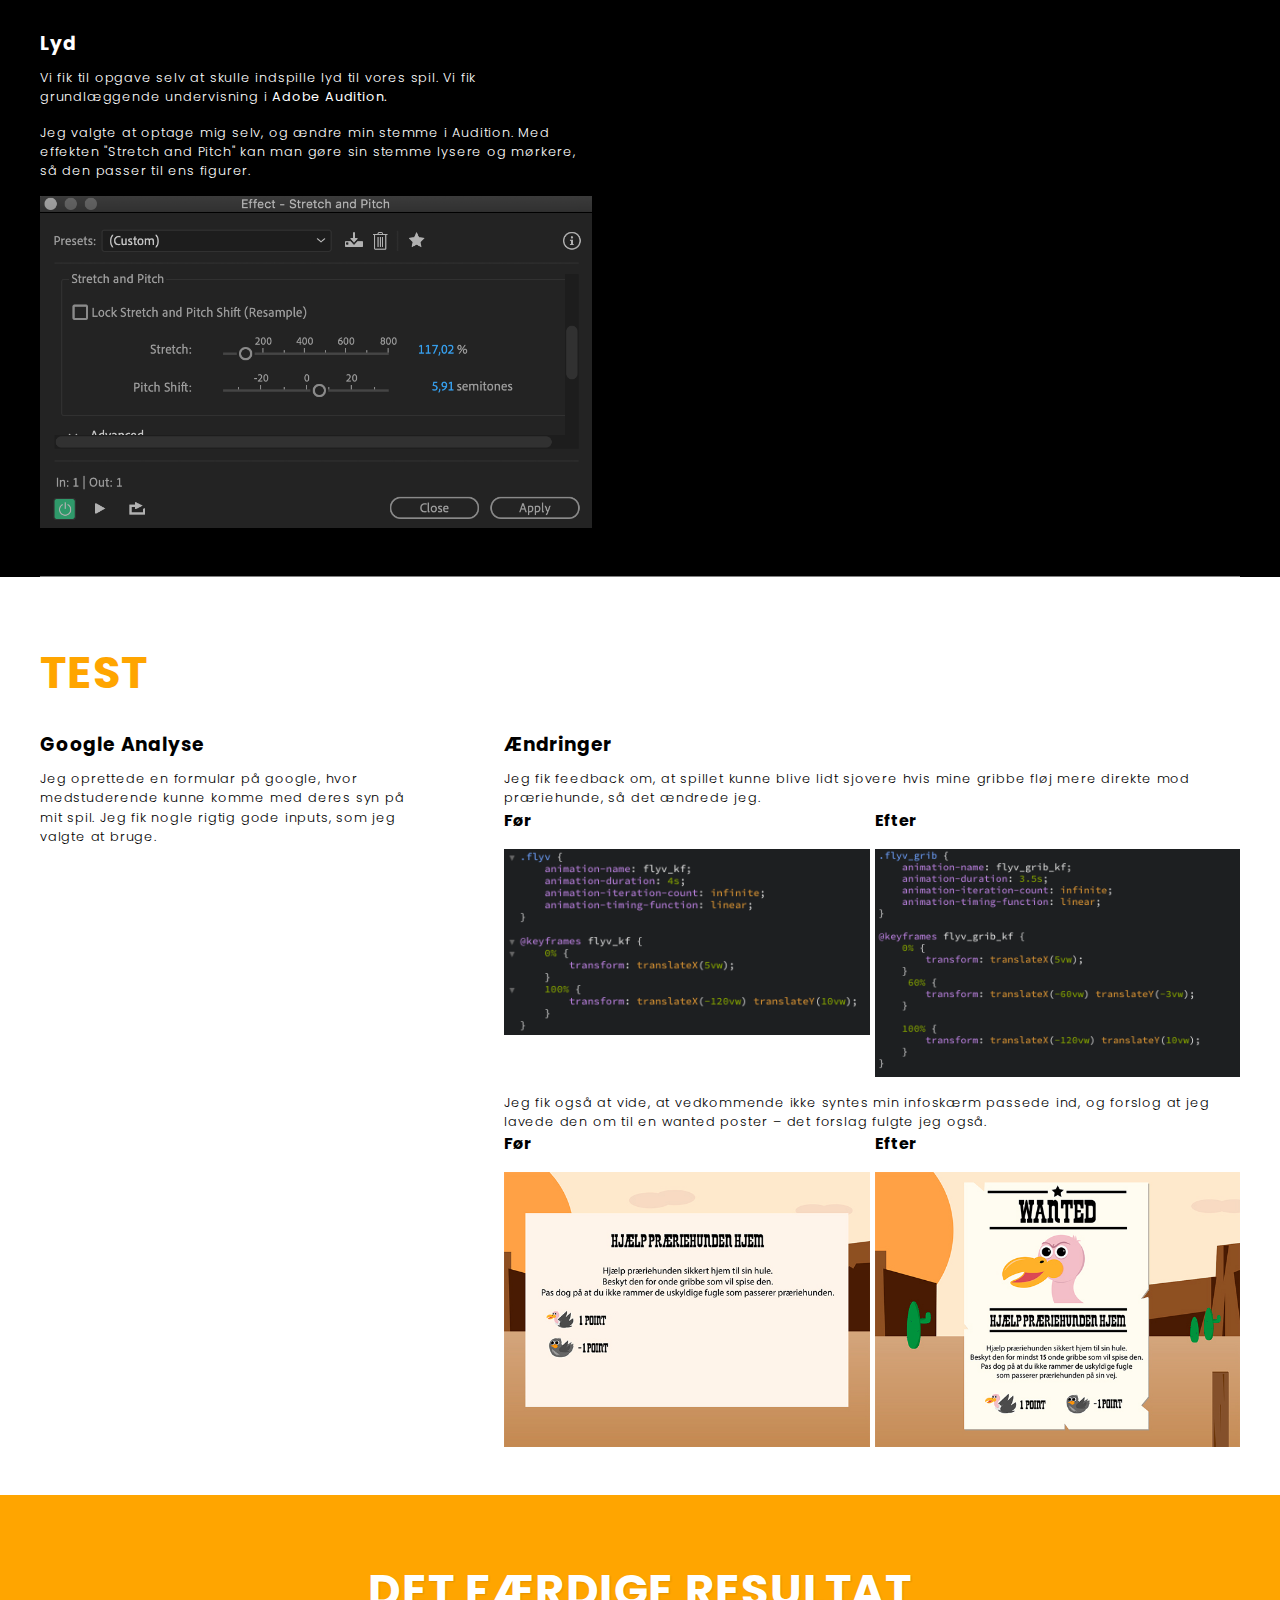
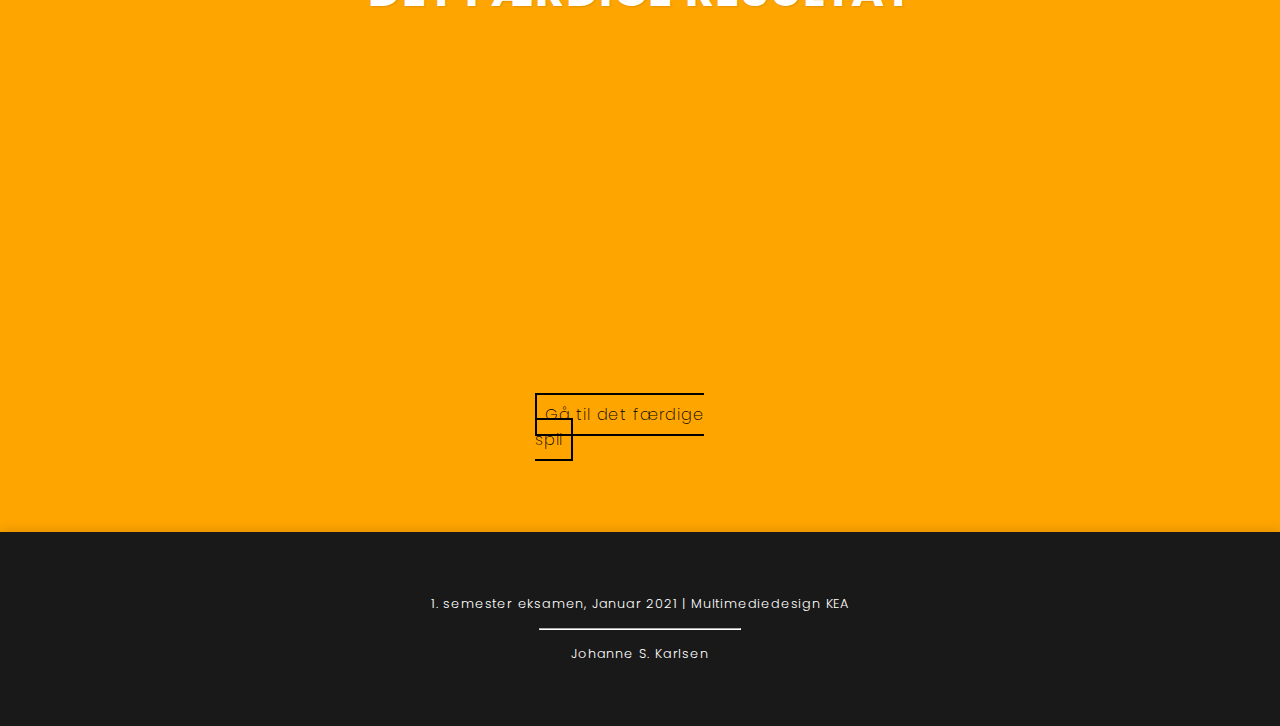
==== commit d9f3d612: "ændringer" ====
--- a/animation.html
+++ b/animation.html
@@ -73,6 +73,8 @@
         </div>
         <div class="col">
         <h3>Titelskærm</h3>
+        <img src="img/anim_skitse_titel.jpg" alt="skitse af titelskærm">
+
         <h3>Skærm når man taber</h3>
         <img src="img/anim_skitse_tab.png" alt="skitse af taberskærm">
 
@@ -144,21 +146,19 @@
            <p>Vi lærte hvordan man kan lave animationer via css.
            Her et eksempl som fortæller at mine fugle skal flyve 5vw fra deres position, til en ny postion på x og y aksen.</p>
            <img src="img/anim_flyvcss.png" alt="css af animation og keyframes">
-           <h4>Animation & keyframes</h4>
-
+           <h4>Animation & keyframes</h4></div>
+<div class="col">
            <p>Alle mine elementer i spillet er position: absolute.
            Det gør det muligt at bevæge mine elementer forhold til min #screen, som er relative. </p>
            <img src="img/anim_positioncss.png" alt="css af position">
            <h4>Position</h4>
-            <h3>Lyd</h3>
-        <p>Vi fik til opgave selv at skulle indspille lyd til vores spil. Vi fik grundlæggende undervisning i <b>Adobe Audition.</b></p>
-
-        <p>Jeg valgte at optage mig selv, og ændre min stemme i Audition. Med effekten "Stretch and Pitch" kan man gøre sin stemme lysere og mørkere, så den passer til ens figurer.</p>
-        <img src="img/anim_audition.png" alt="stretch and pitch">
-
-        </div>
-        <div class="col">
-        <h3>Javascript</h3>
+
+</div>
+    </div>
+
+        <div class="container">
+        <div class="col">
+         <h3>Javascript</h3>
         <p>Her fik vi vores første introduktion til javascript. Jeg lærte f.eks. om classList, EventListener, this og meget mere.</p>
         <img src="img/anim_classlist.png" alt="javascript med classlist">
         <h4>classList</h4>
@@ -166,15 +166,26 @@
         <h4>EventListener "click"</h4>
         <img src="img/anim_event2.png" alt="javascript med animation som slutter">
         <h4>EventListener <br>"animation slut"</h4>
+            </div>
+        <div class="col">
         <img src="img/anim_ifelse.png" alt="if og else javascript">
-        <h4>If & Else</h4>
+        <h4>if & else</h4>
         <img src="img/anim_this_osv.png" alt="function javascript">
         <h4>Eksempel på en function</h4>
 
-
-        </div>
-    </div>
-</div>
+        </div>
+    </div>
+    <div class="container">
+    <div class="col">
+         <h3>Lyd</h3>
+        <p>Vi fik til opgave selv at skulle indspille lyd til vores spil. Vi fik grundlæggende undervisning i <b>Adobe Audition.</b></p>
+
+        <p>Jeg valgte at optage mig selv, og ændre min stemme i Audition. Med effekten "Stretch and Pitch" kan man gøre sin stemme lysere og mørkere, så den passer til ens figurer.</p>
+        <img src="img/anim_audition.png" alt="stretch and pitch">
+    </div>
+    <div class="col"></div>
+    </div>
+    </div>
 <div id="section_five_two">
    <h2>Test</h2>
     <div class="container">
--- a/animation.css
+++ b/animation.css
@@ -18,7 +18,8 @@
     letter-spacing: 0.05rem;
 }
 
-img {display: block;}
+#main img {display: block;
+margin-top: 1rem;}
 
 video {
     display: block;
@@ -140,6 +141,11 @@
     padding-top: 4rem;
 }
 
+#section_five .container {
+    border-bottom: 1px solid grey;
+    padding-top: 1rem;
+}
+
 #section_five img {
     margin: 1rem 0 0 0;
 }
@@ -156,6 +162,10 @@
 
 #section_five_two .container {
     grid-template-columns: 1fr 2fr;
+}
+
+#section_five_two {
+     padding-top: 4rem;
 }
 
 /* ------- sektion 6 -------- */
@@ -212,7 +222,7 @@
     height: 0;
     bottom: -0.5rem;
     left: 0;
-    background-color: #ffffffe3;
+    background-color: #191919;
    visibility: hidden;
     transition: all 0.3s ease-in-out;
     max-width: 205px;
@@ -223,4 +233,9 @@
     height: 160%;
 }
 
-
+#section_six a:hover {
+    color: lightgrey;
+    transition: all 0.3s ease-in-out;
+}
+
+
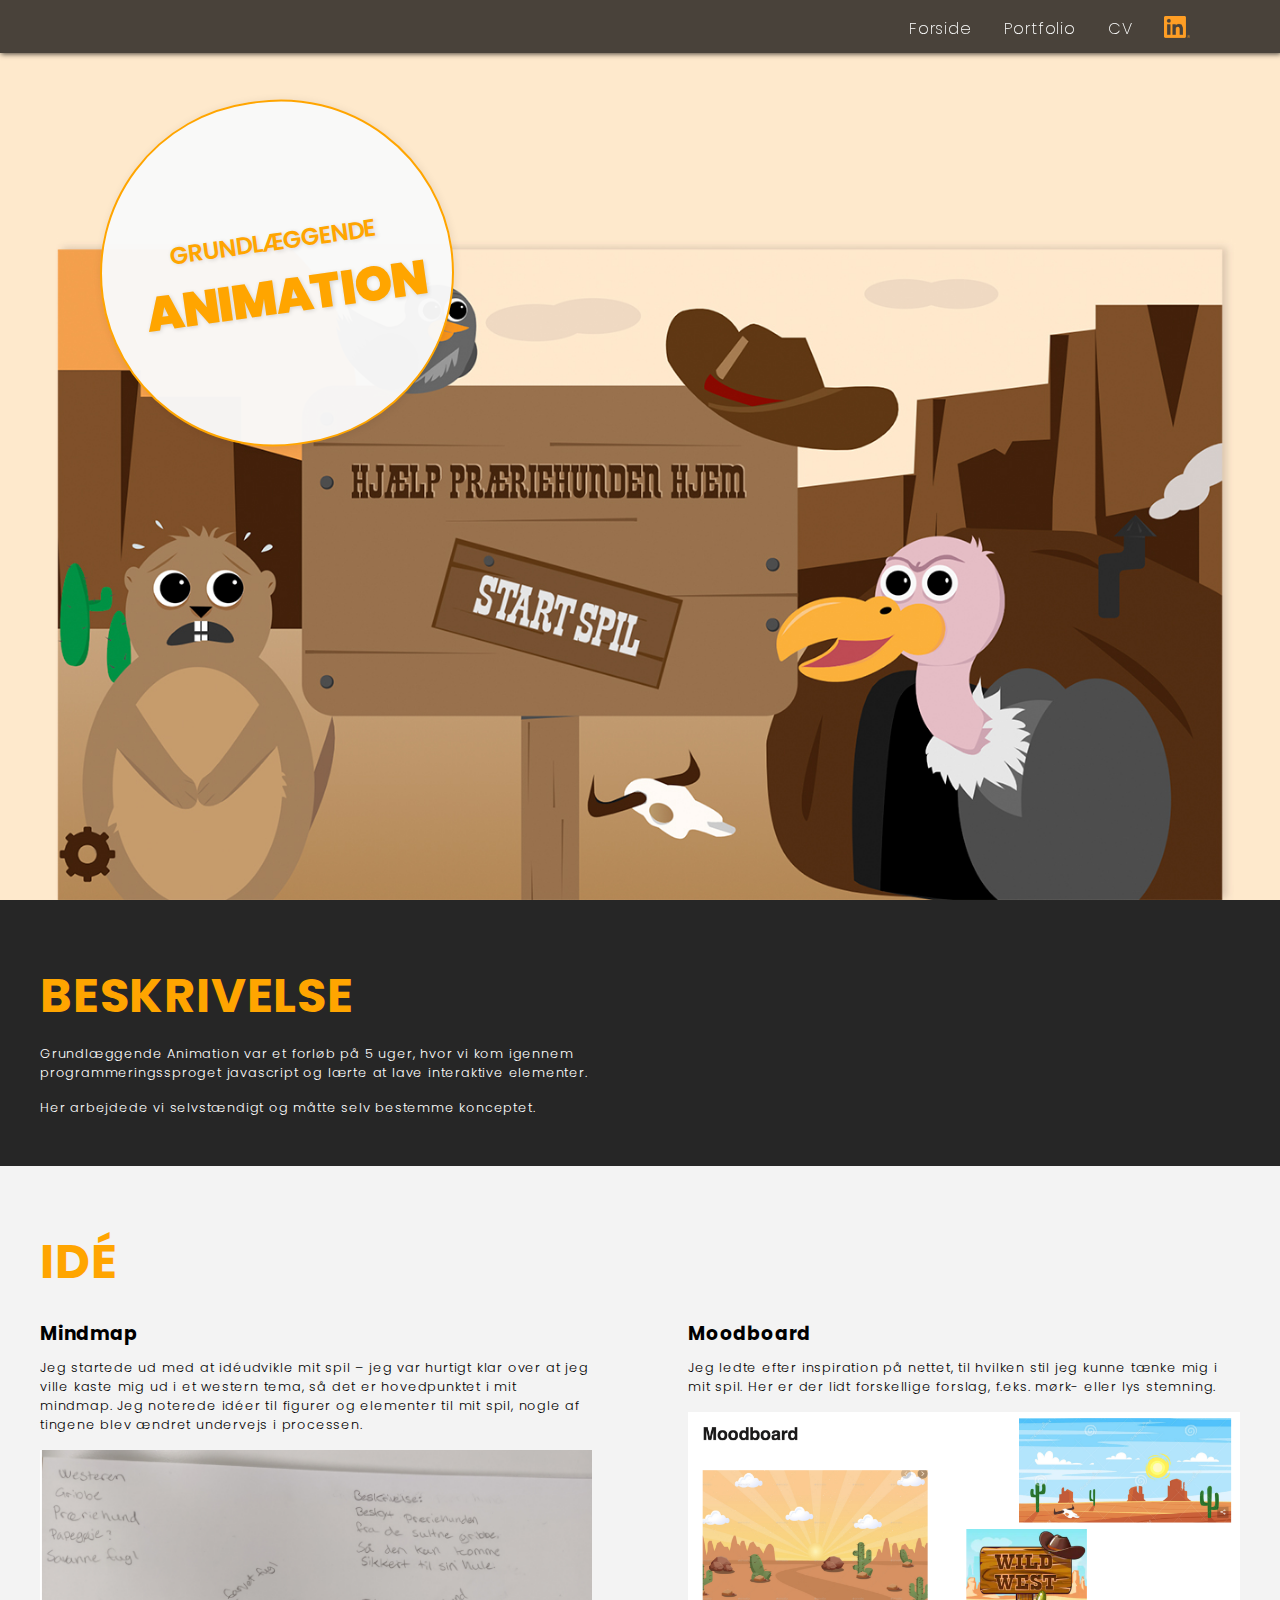
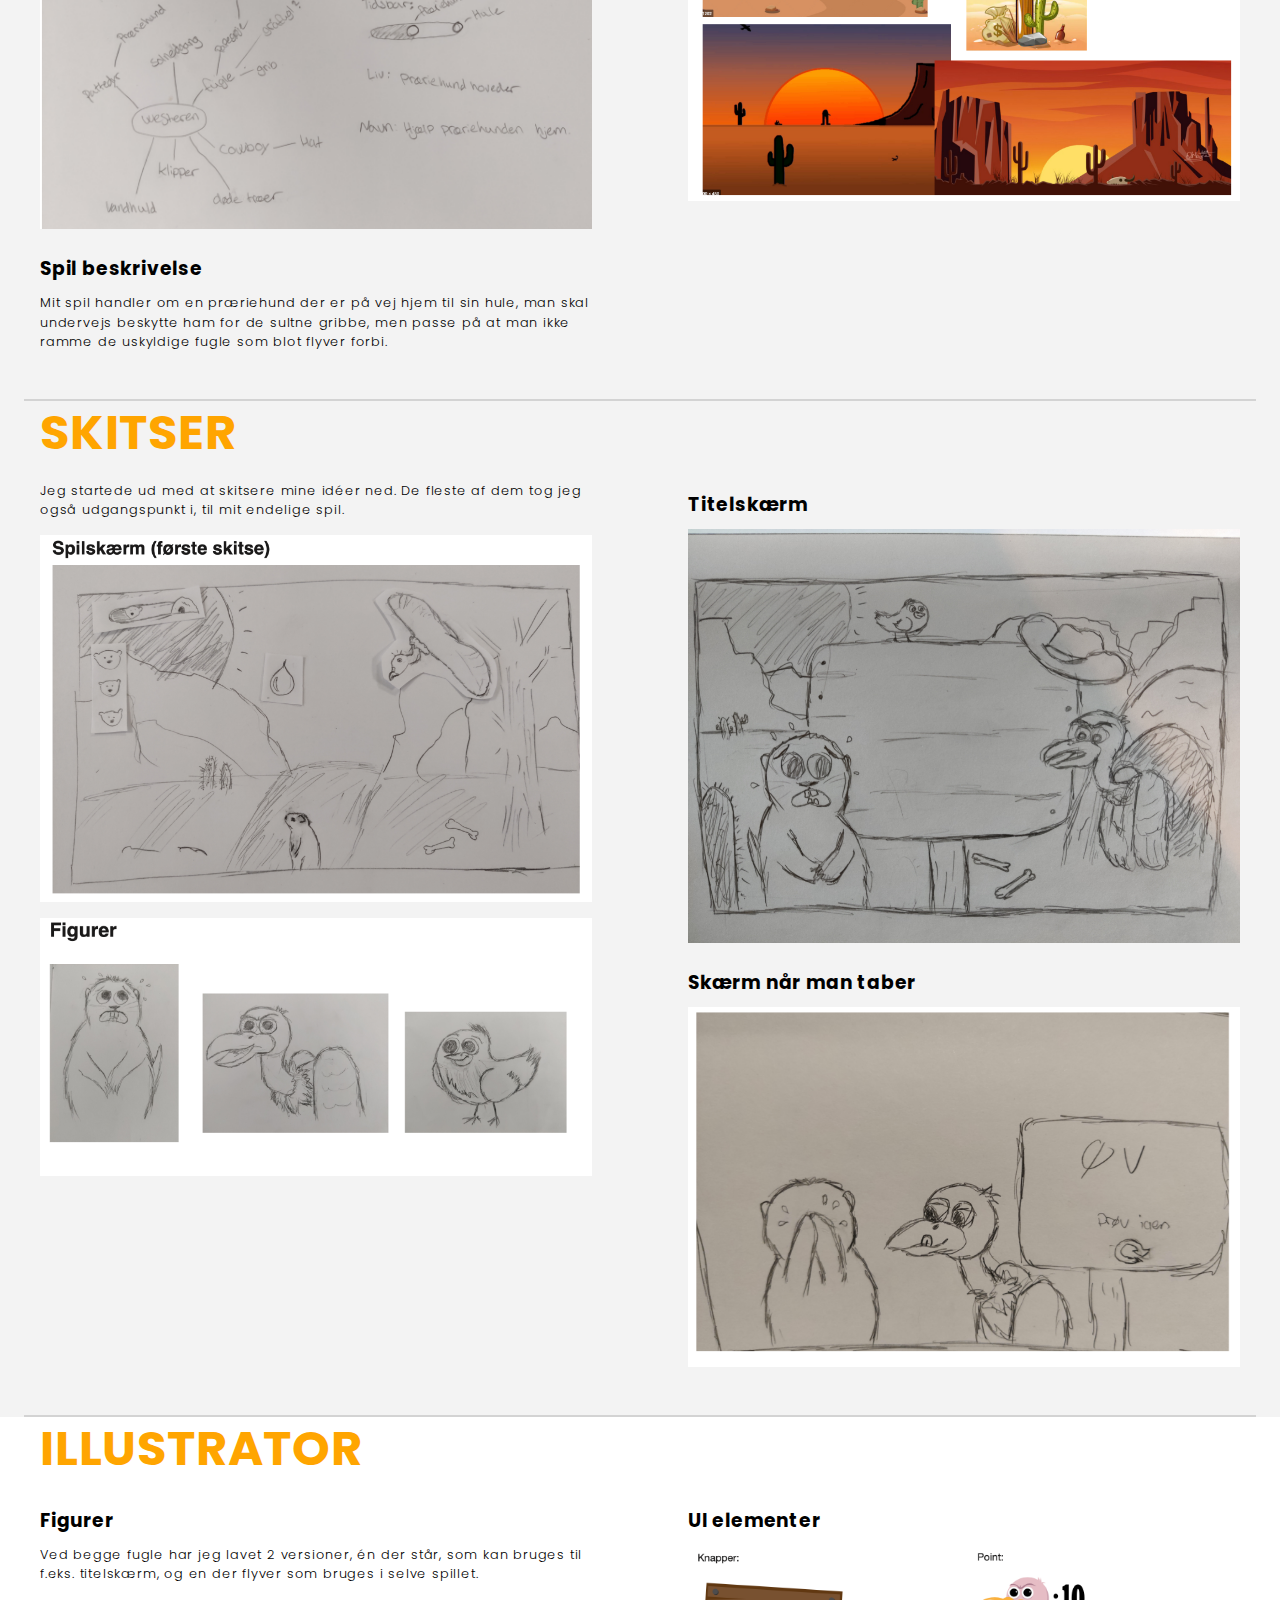
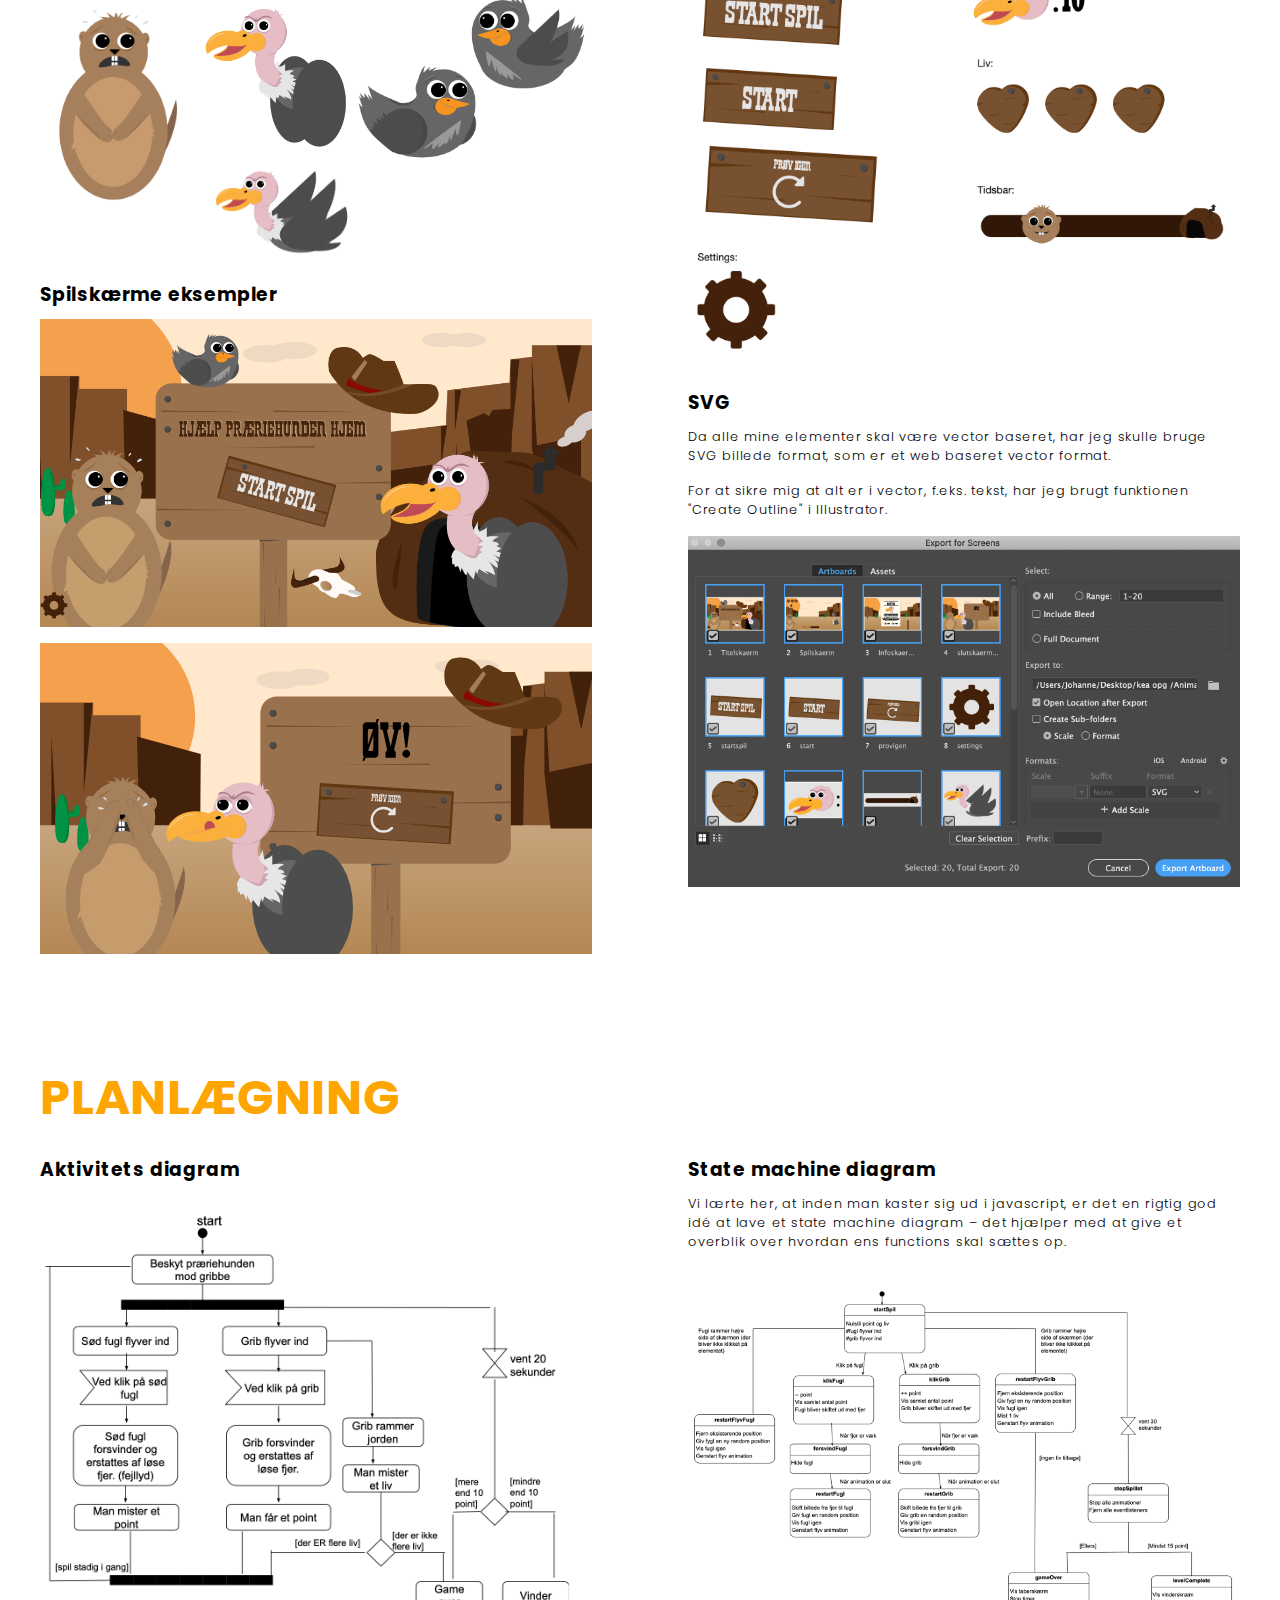
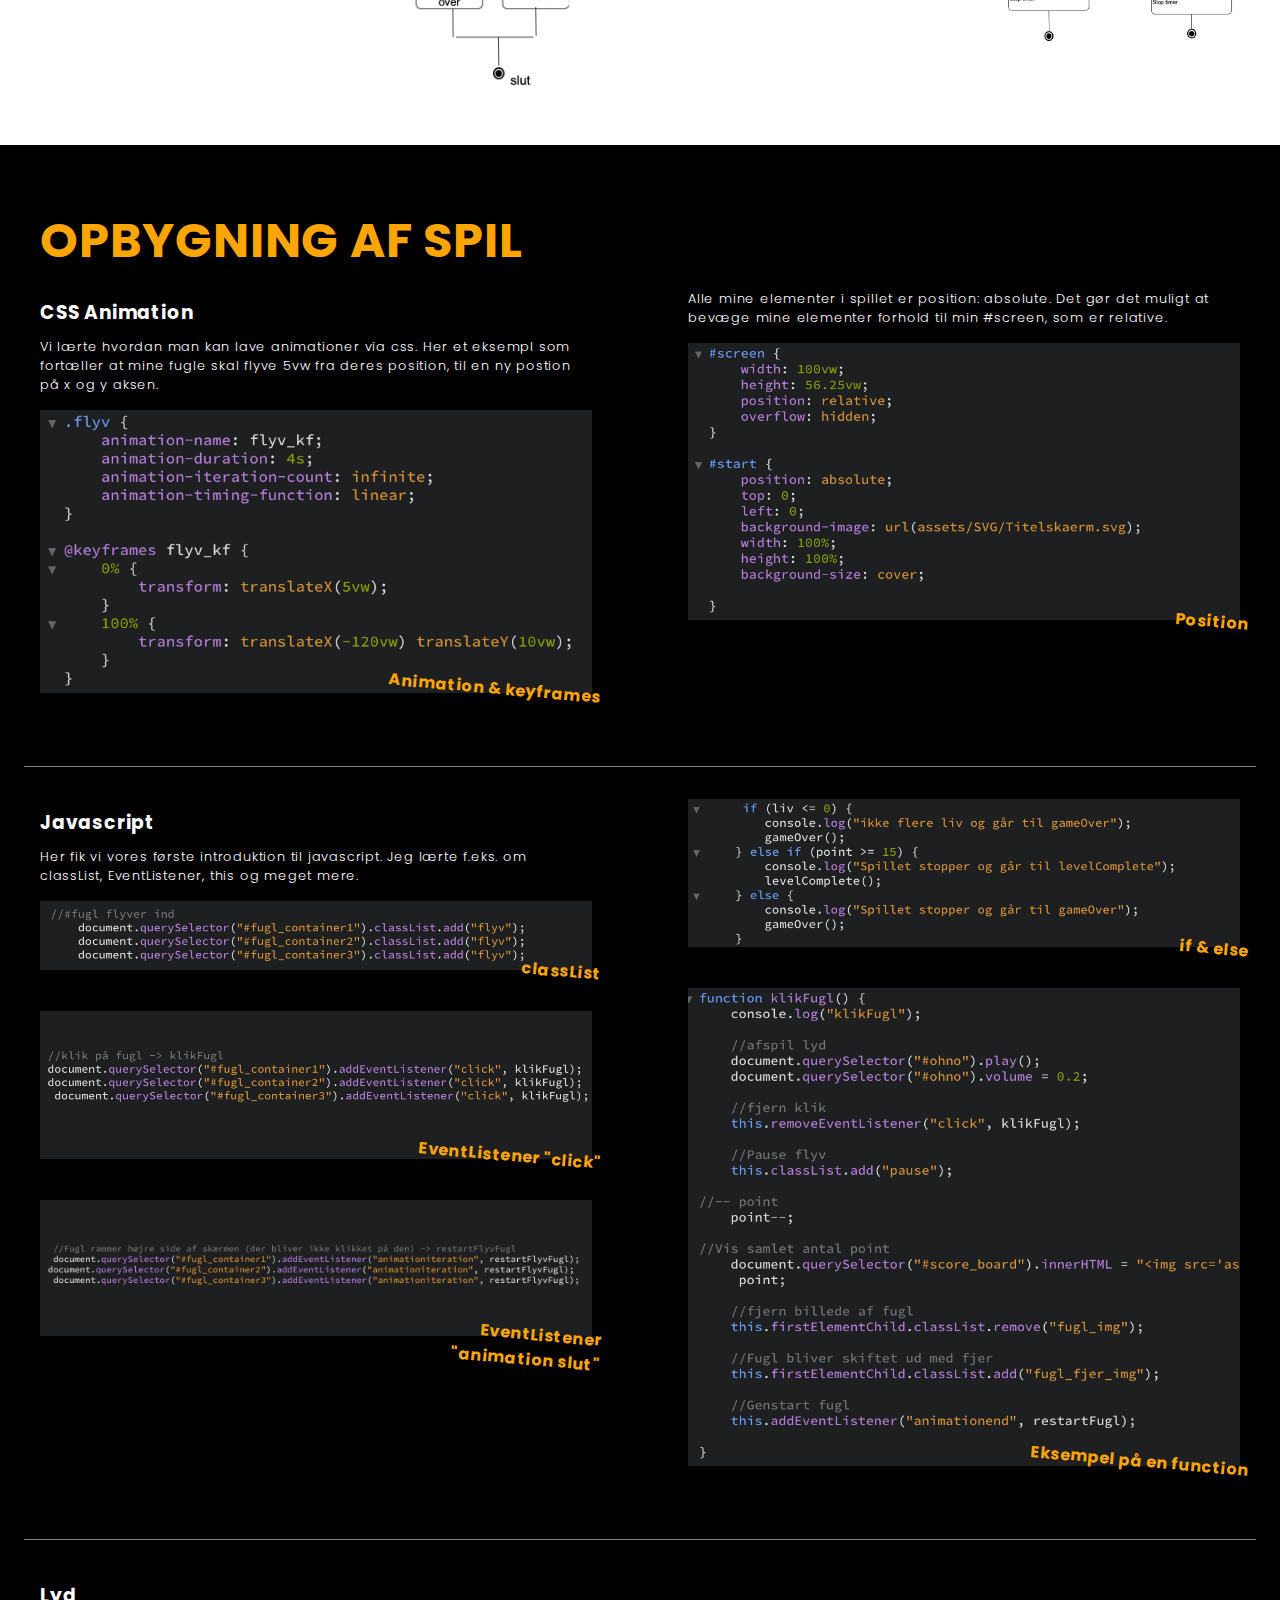
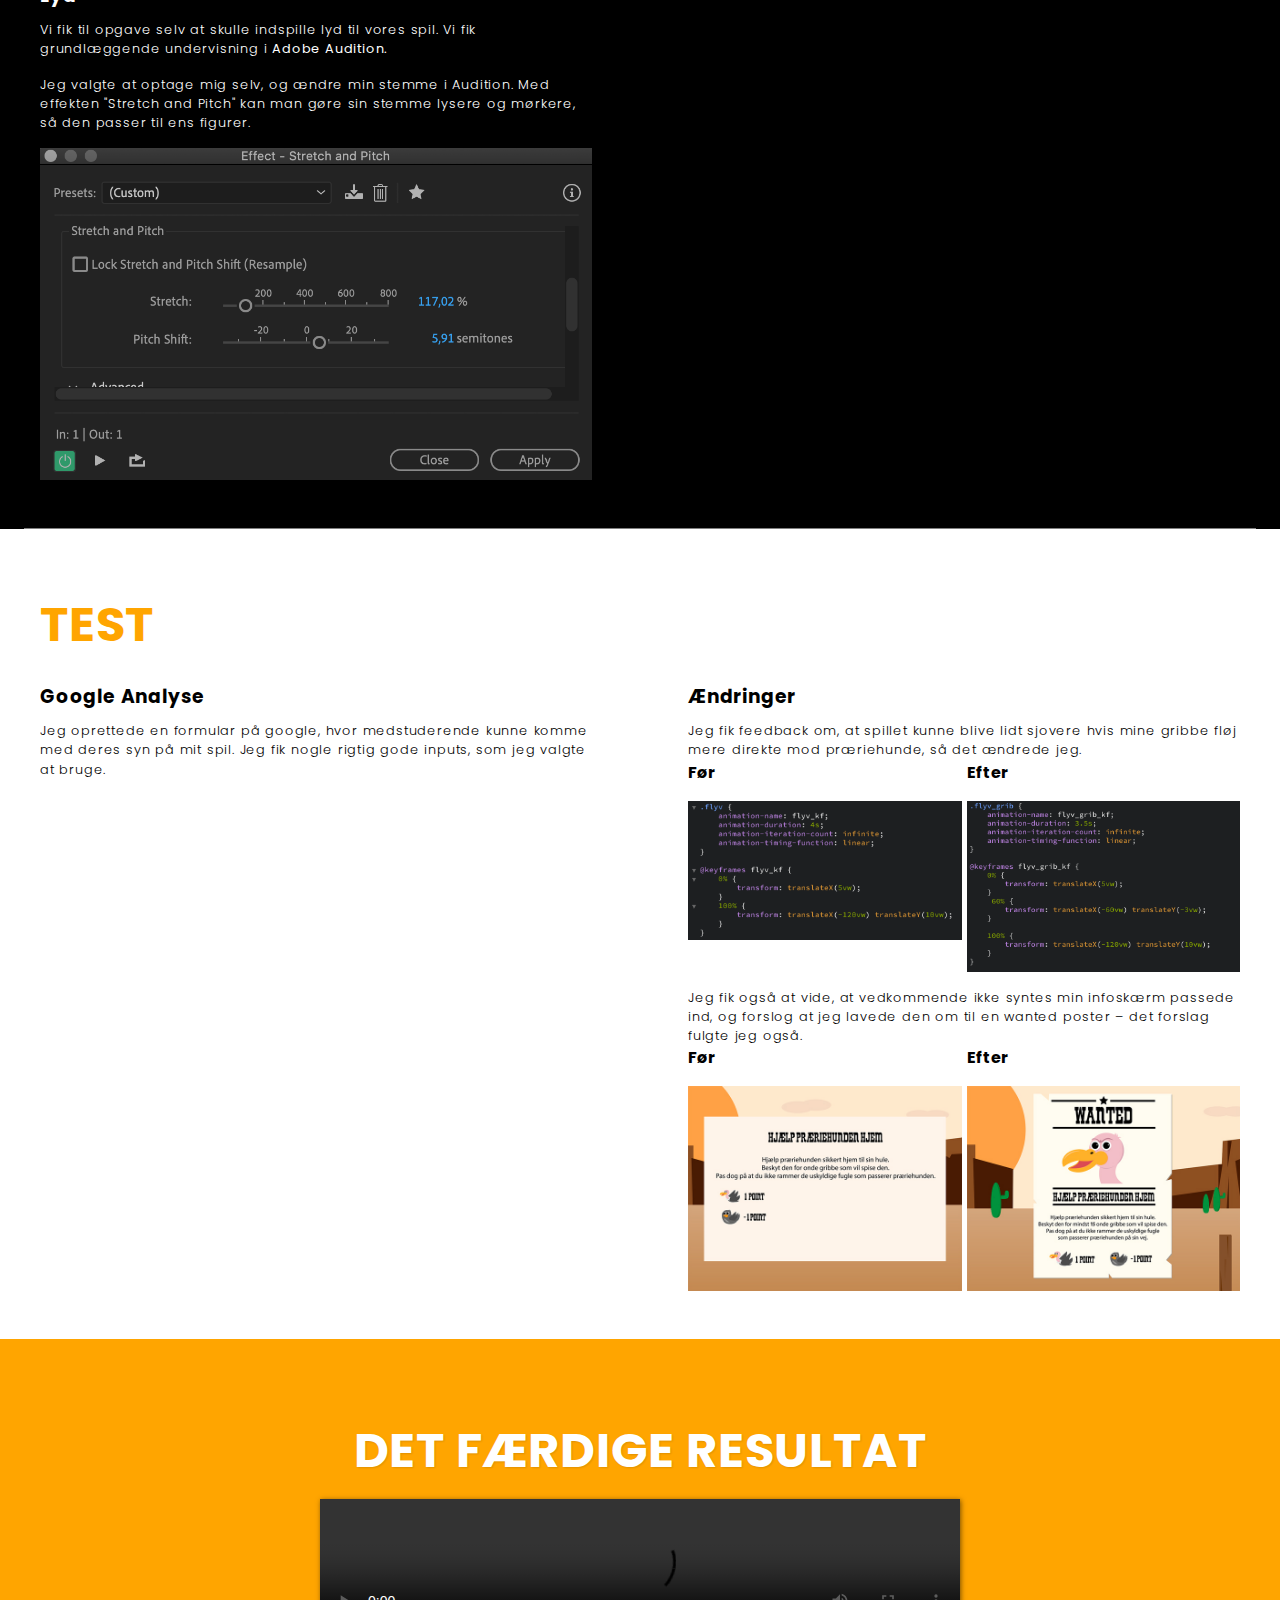
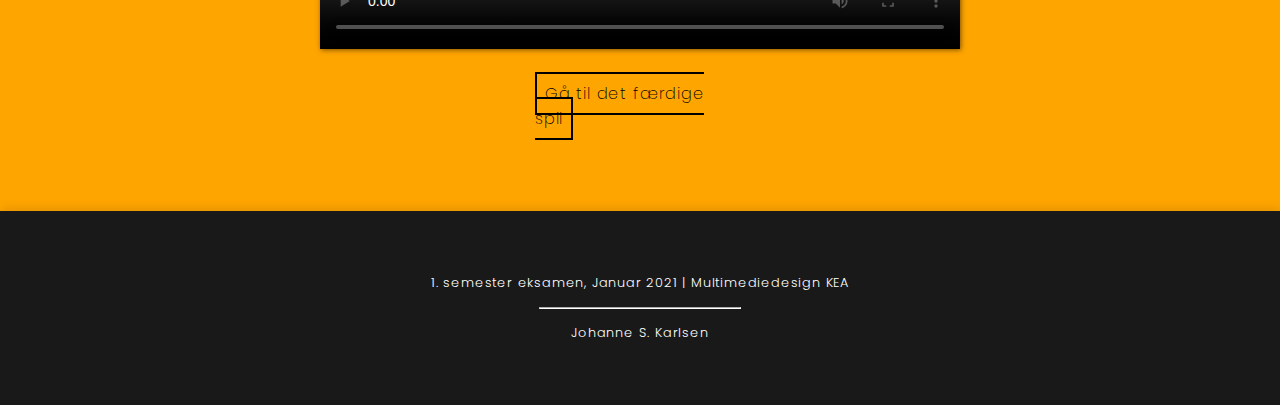
==== commit e053a68c: "responsive og portfolio" ====
--- a/animation.html
+++ b/animation.html
@@ -31,9 +31,9 @@
     </div>
 </div>
 <div id="section_two">
-    <div class="container">
-        <div class="col">
-            <h2>Beskrivelse</h2>
+   <h2>Beskrivelse</h2>
+    <div class="container">
+        <div class="col">
             <p>Grundlæggende Animation var et forløb på 5 uger, hvor vi kom igennem programmeringssproget javascript og lærte at lave interaktive elementer.</p>
 
             <p>Her arbejdede vi selvstændigt og måtte selv bestemme konceptet.</p>
@@ -220,7 +220,8 @@
 <div id="section_six">
    <div class="container done">
        <h2>Det færdige resultat</h2>
-       <div class="video"><iframe src="http://jsk-grafik.dk/kea/04_animation/spil/video.mp4" width="100%" height="340px" frameborder="0" allowfullscreen></iframe></div>
+       <video src="http://jsk-grafik.dk/kea/04_animation/spil/video.mp4" width="520" height="auto" controls>I
+       Video af færdigt spil</video>
        <div class="knap">
        <a href="http://jsk-grafik.dk/kea/04_animation/spil/">Gå til det færdige spil</a>
        <div class="knap_bg"></div>
--- a/animation.css
+++ b/animation.css
@@ -4,12 +4,13 @@
     line-height: 1.2rem;
 }
 
- h2 {
+h2 {
     color: orange;
      max-width: 1200px;
      margin: 0 auto;
-    padding-top: 0;
-     line-height: 4rem;
+    padding: 1rem 1rem 0 1rem;
+     line-height: 2rem;
+     font-size: 2rem;
 }
 
 h3 {
@@ -38,36 +39,35 @@
 /* ---- sektion 1 ------ */
 #section_one {
     background-image: url(img/animation_splash.jpg);
-    height: 100vh;
-    background-position: center;
-    background-size: cover;
+    height: 35vh;
+    background-position:top;
+    background-size:cover;
     background-repeat: no-repeat;
     position: relative;
-    background-attachment: fixed;
 }
 
 h1 {
     text-align: center;
-    font-size: 1.5rem;
+    font-size: 1rem;
     font-weight: 600;
     position: absolute;
-    top: 100px;
-    left: 100px;
+    top: 60px;
+    left: 20px;
     transform: rotate(-8deg);
     text-shadow: 1px 1px 4px #00000025;
-    line-height: 3rem;
+    line-height: 1.5rem;
     background-color: #f9f9f9f7;
     border-radius: 100rem;
     max-width: 270px;
-    max-height: 230px;
+    max-height: 120px;
     height: 100%;
-    padding: 7rem 2.5rem 0rem 2.5rem;
+    padding: 4rem 1.5rem 0rem 1.5rem;
     box-shadow: 1px 1px 8px #00000015;
     border: 2px solid orange;
 }
 
 h1 b {
-    font-size: 3rem;
+    font-size: 1.5rem;
 }
 
 /* ------ sektion 2 ------ */
@@ -79,10 +79,7 @@
 }
 
  #main .container {
-    display: grid;
-    grid-template-columns: 1fr 1fr;
-    column-gap: 6rem;
-    padding: 0 0 3rem 0;
+    padding: 1rem 1rem 3rem 1rem;
 }
 
 #section_two h2 {
@@ -93,17 +90,12 @@
 
 #section_three {
     background-color: #f3f3f3;
-    padding-top: 4rem;
-}
-#section_three .image_container {
-    width: 100%;
-    display: grid;
-    grid-template-columns: 1fr 1fr;
-}
+padding-top: 4rem;
+}
+
 
 #section_three .container {
     border-bottom: 2px solid lightgrey;
-    padding: 2rem 0 2rem 0;
 }
 
 #section_three a {
@@ -203,9 +195,8 @@
     column-gap: 5px;
 }
 
-.video {
-    max-width: 50%;
-    margin: 0 auto;
+video {
+    margin: 2rem auto;
     min-width: 400px;
 }
 
@@ -238,4 +229,53 @@
     transition: all 0.3s ease-in-out;
 }
 
-
+@media only screen and (min-width:600px) {
+
+    h2 {
+        font-size: 3rem;
+    }
+
+     #main .container {
+    display: grid;
+    grid-template-columns: 1fr 1fr;
+    column-gap: 6rem;
+}
+
+    #section_one {
+    background-image: url(img/animation_splash.jpg);
+    height: 100vh;
+    background-position: center;
+    background-size: cover;
+    background-repeat: no-repeat;
+    position: relative;
+    background-attachment: fixed;
+}
+
+    h1 {
+    text-align: center;
+    font-size: 1.5rem;
+    font-weight: 600;
+    position: absolute;
+    top: 100px;
+    left: 100px;
+    transform: rotate(-8deg);
+    text-shadow: 1px 1px 4px #00000025;
+    line-height: 3.5rem;
+    background-color: #f9f9f9f7;
+    border-radius: 100rem;
+    max-width: 270px;
+    max-height: 230px;
+    height: 100%;
+    padding: 7rem 2.5rem 0rem 2.5rem;
+    box-shadow: 1px 1px 8px #00000015;
+    border: 2px solid orange;
+}
+
+h1 b {
+    font-size: 3rem;
+}
+}
+
+
+
+
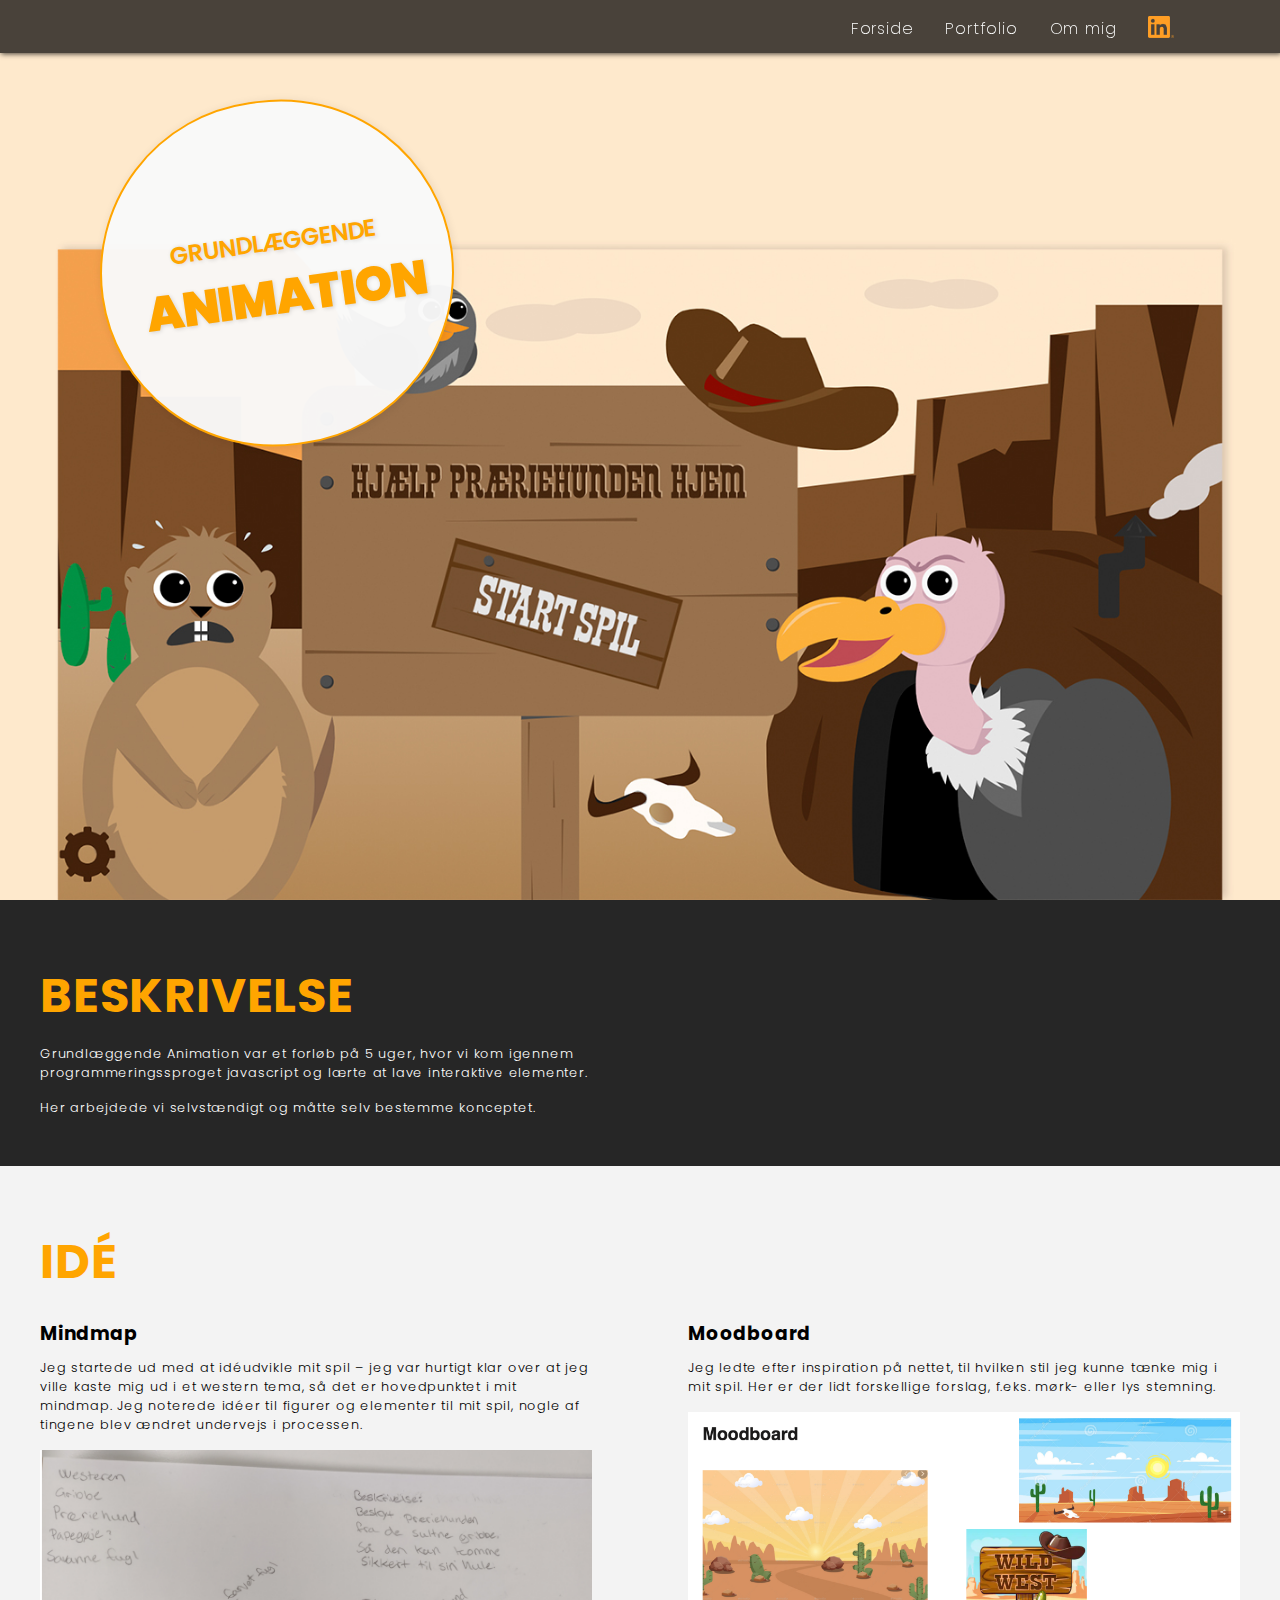
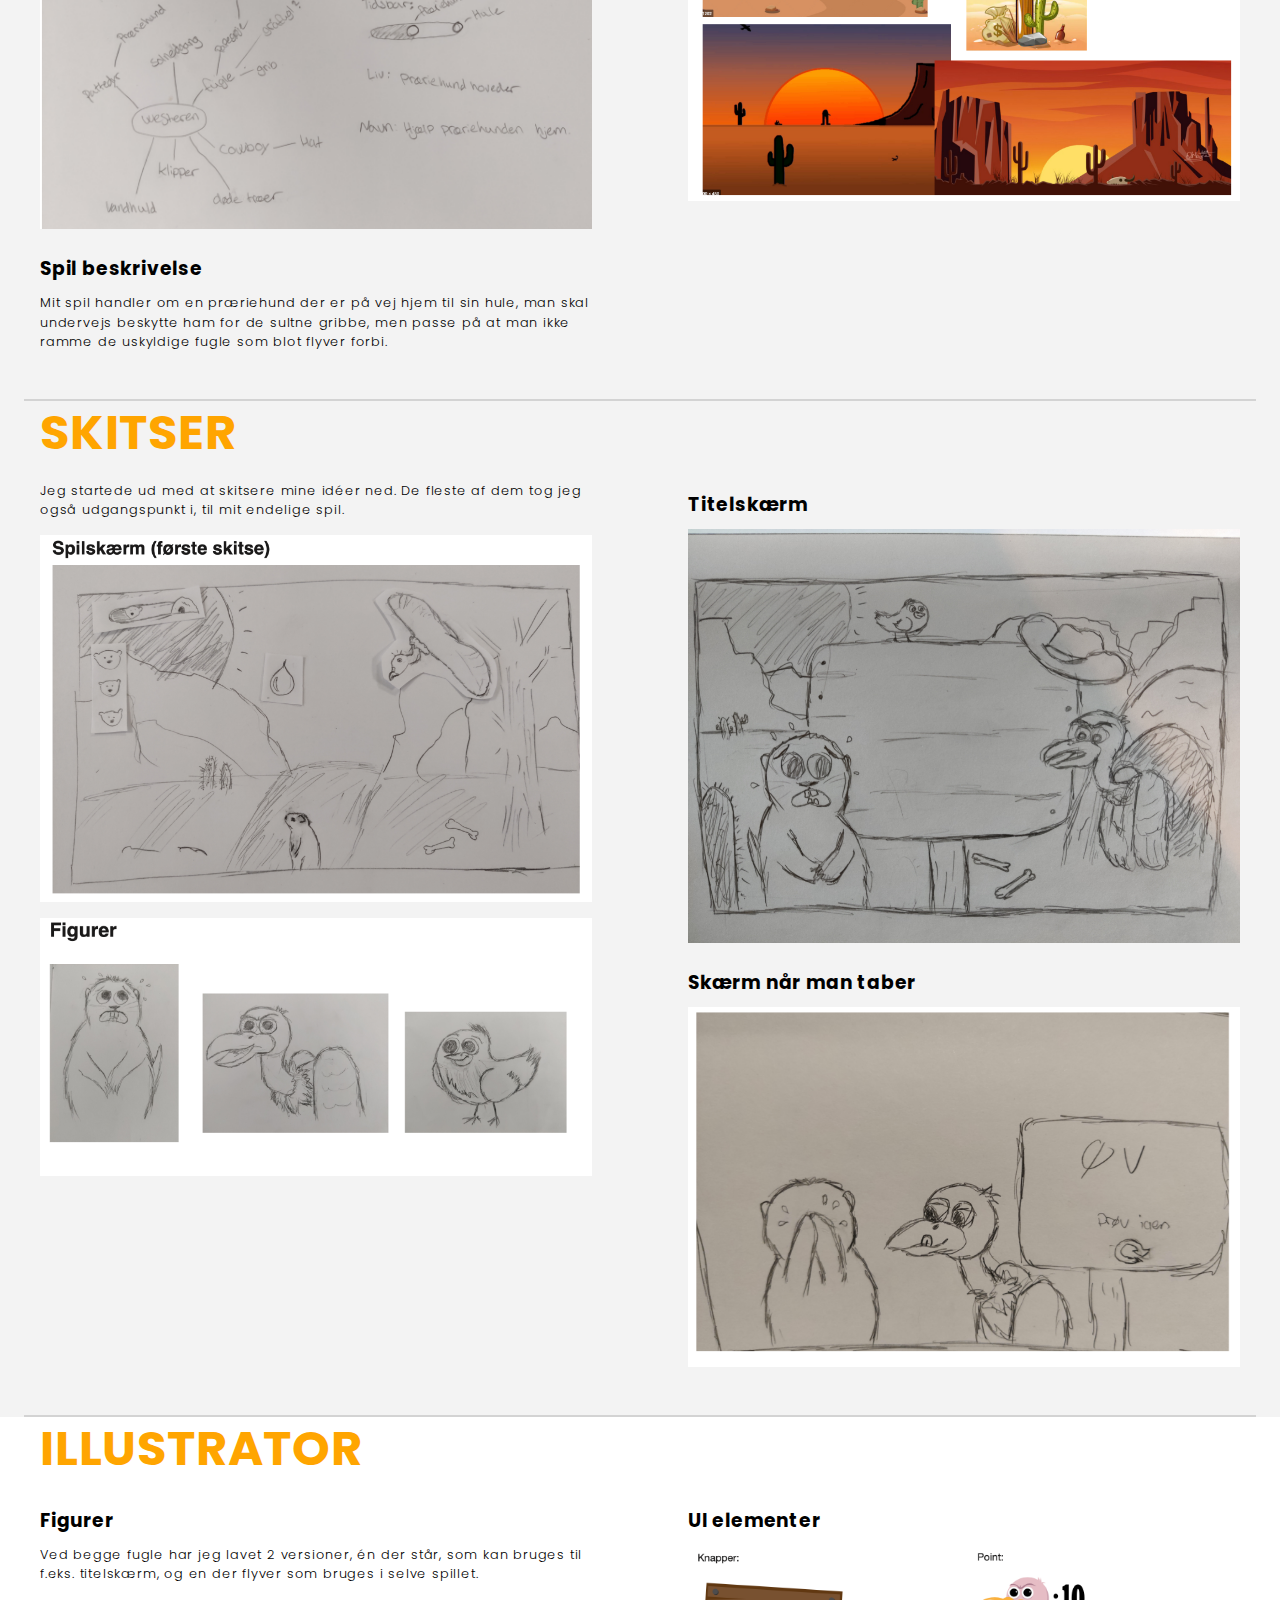
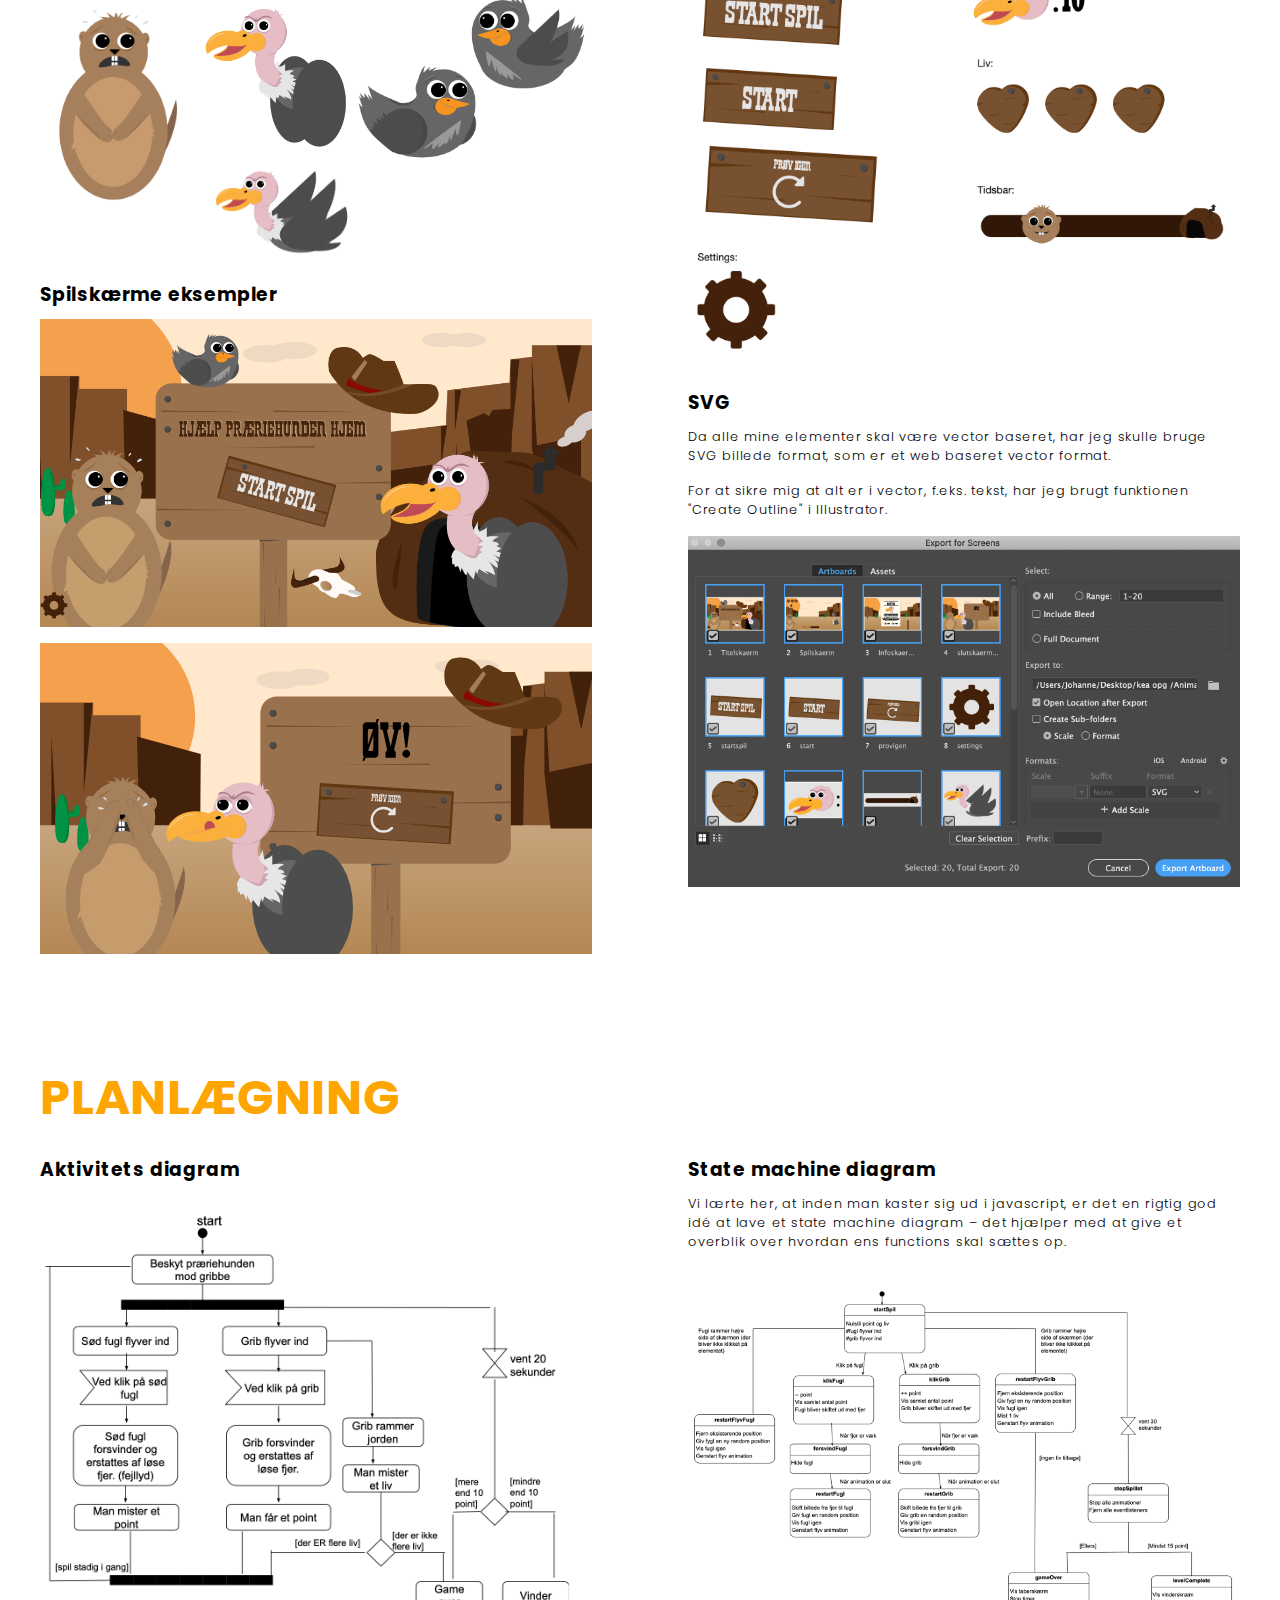
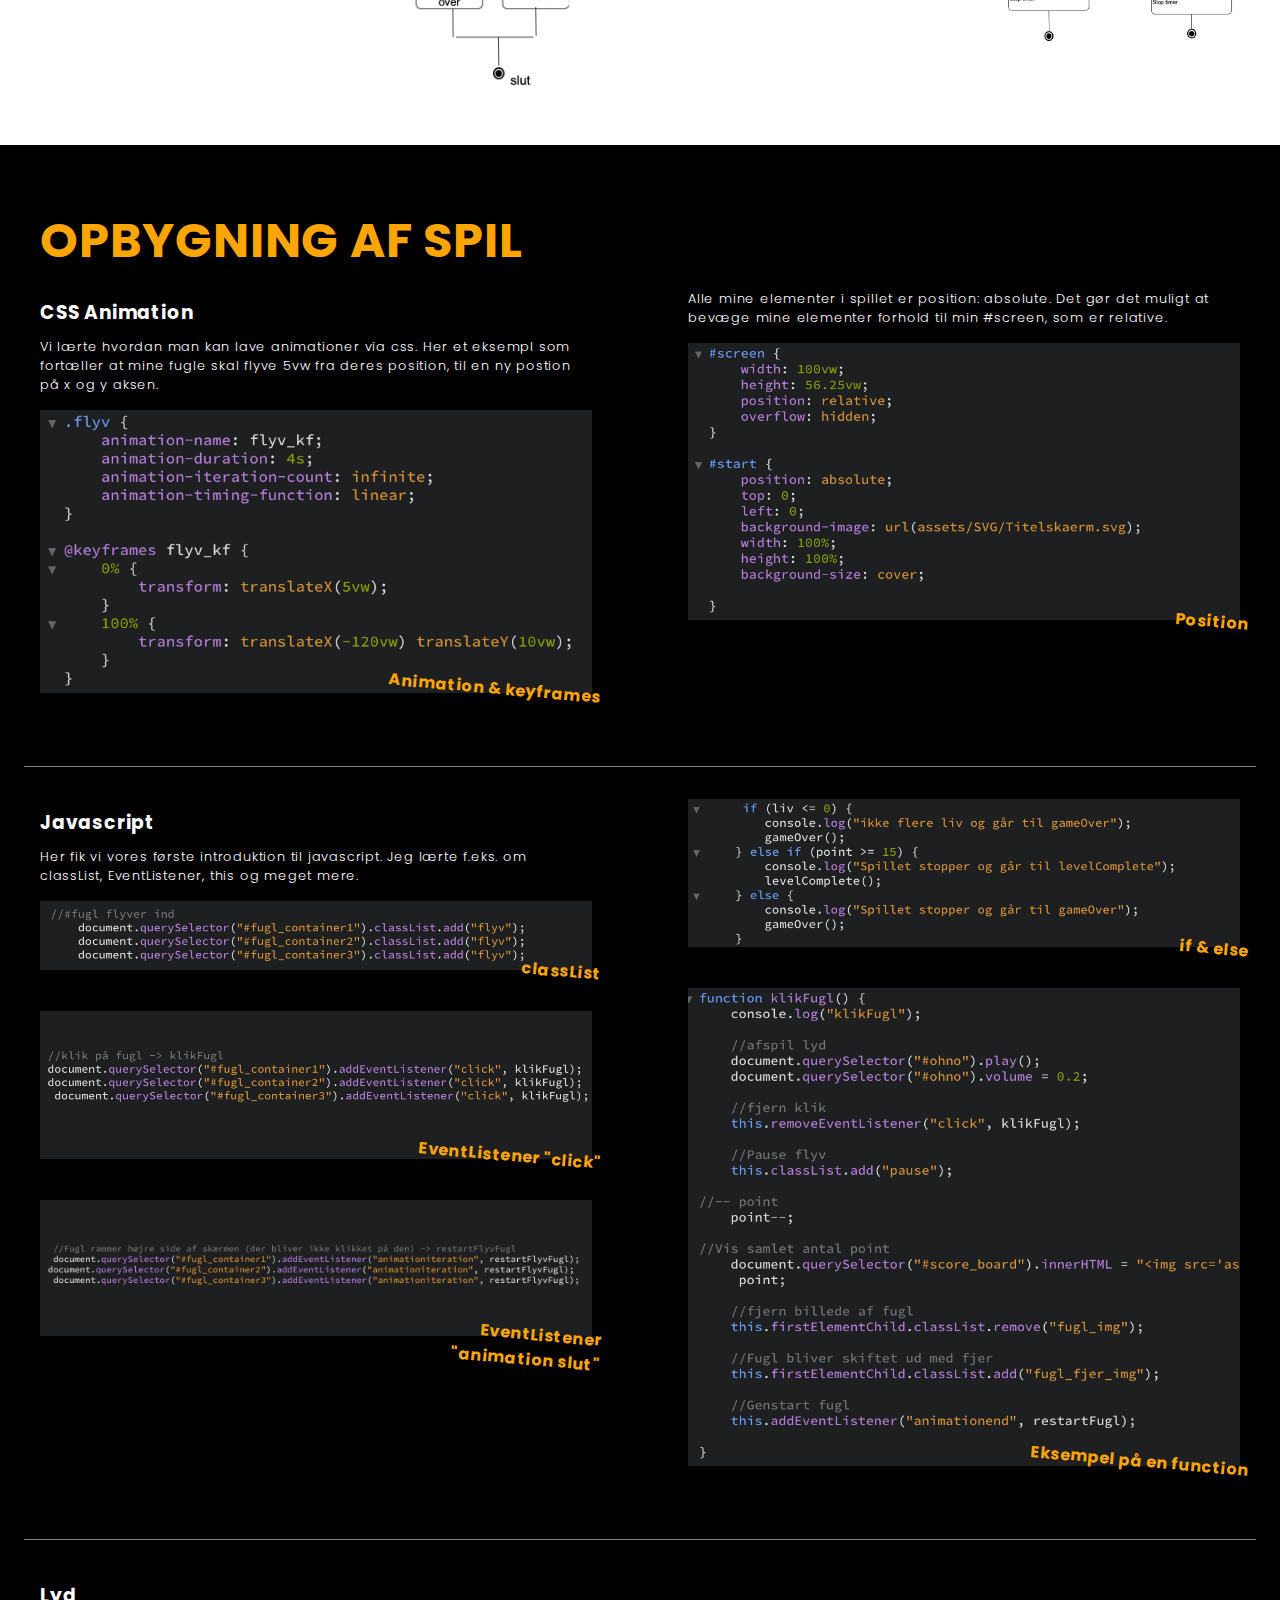
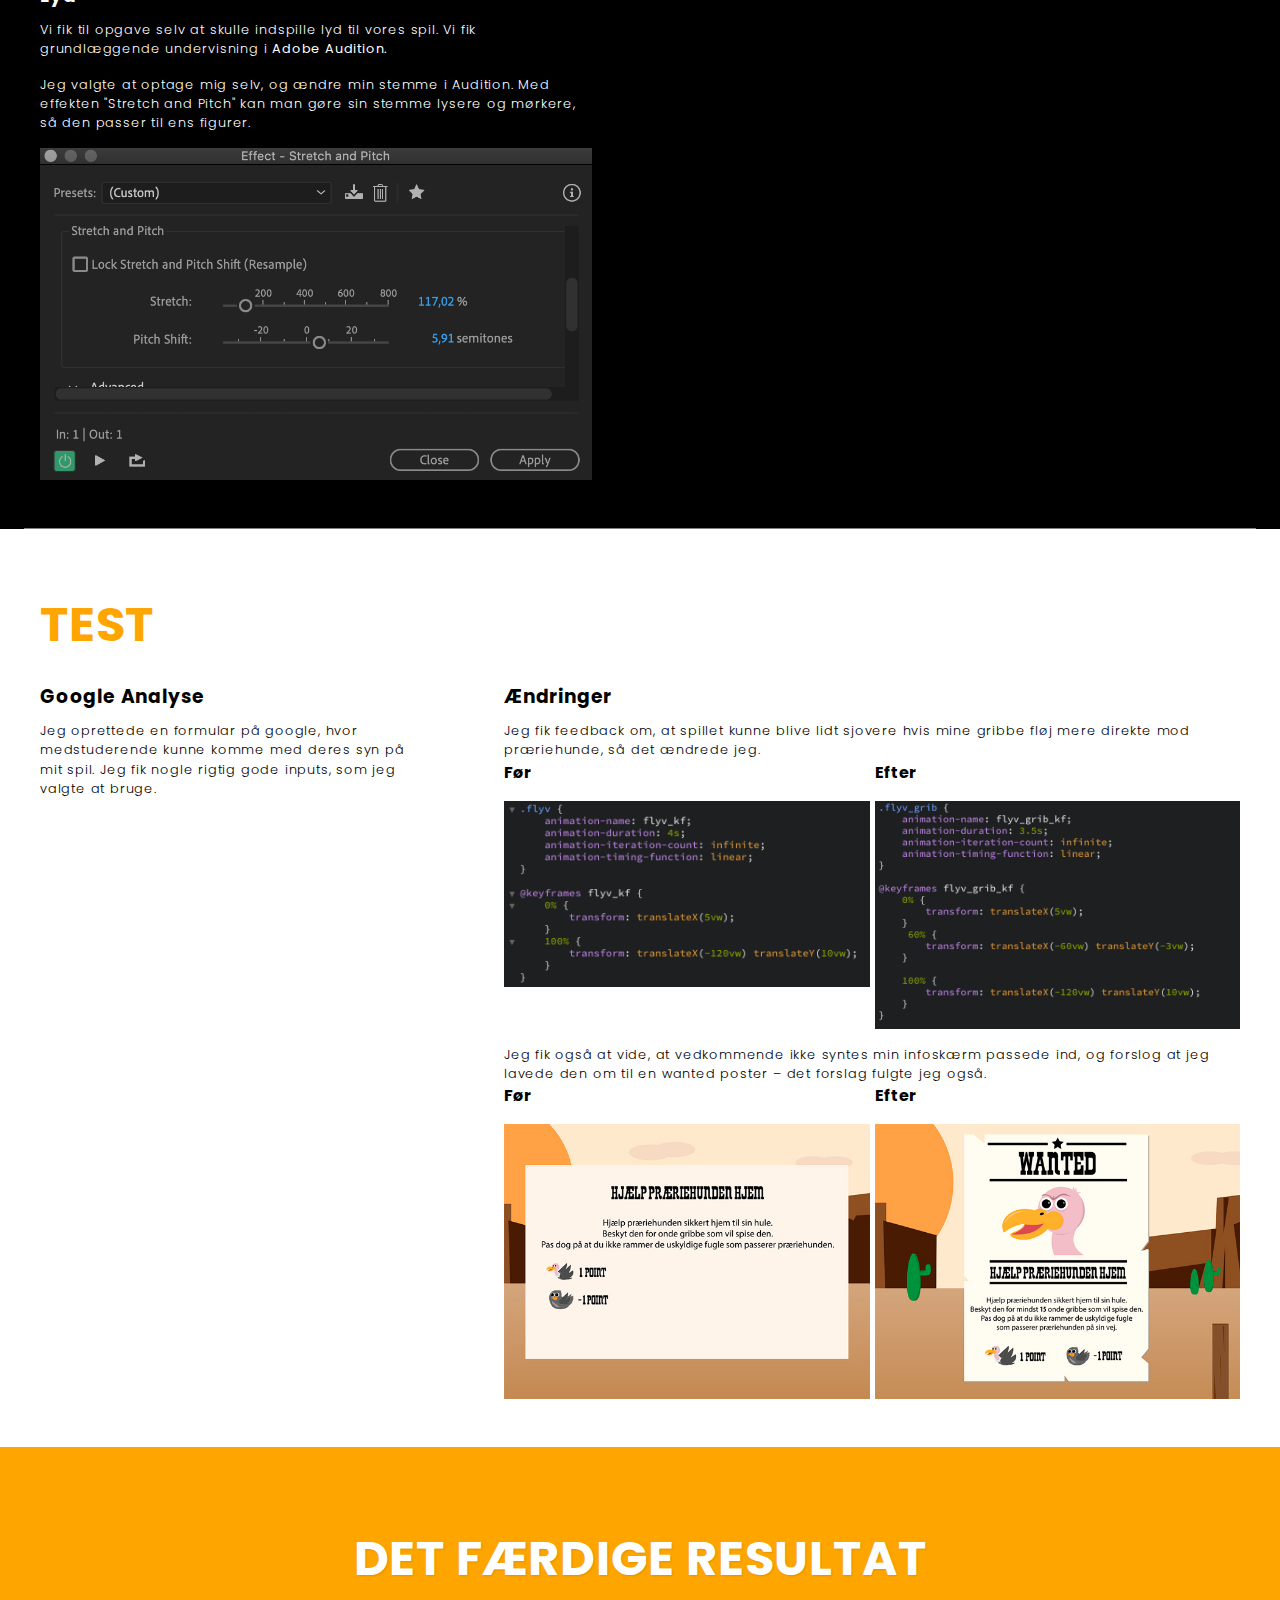
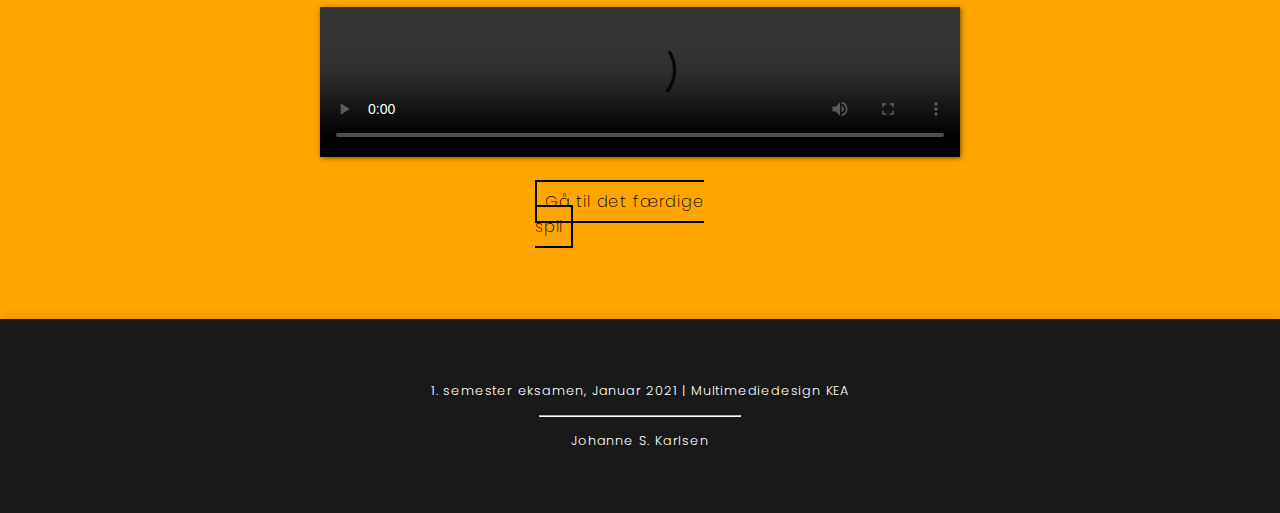
==== commit 5e394b8f: "færdigt site" ====
--- a/animation.html
+++ b/animation.html
@@ -2,20 +2,27 @@
 <html lang="da">
 <head>
     <meta charset="utf-8">
+    <meta name="robots" content="noindex">
     <meta name="viewport" content="width=device-width, initial-scale=1.0">
     <title>Grundlæggende animation</title>
     <link rel="stylesheet" href="style.css">
     <link rel="stylesheet" href="animation.css">
     <link rel="preconnect" href="https://fonts.gstatic.com">
 <link href="https://fonts.googleapis.com/css2?family=Poppins:ital,wght@0,100;0,200;0,300;0,400;0,500;0,600;0,700;0,800;0,900;1,100;1,200;1,300;1,400;1,500;1,600&display=swap" rel="stylesheet">
+<script src="mutual.js"></script>
 </head>
 
 <body>
-<header><nav>
+<header>
+  <div class="hide_on_desktop"><button id="burgermenu" aria-label="menu">
+					<svg fill="none" viewBox="0 0 24 24" stroke="currentColor">
+						<path stroke-linecap="round" stroke-linejoin="round" stroke-width="2" d="M4 6h16M4 12h16M4 18h16" />
+					</svg></button></div>
+  <nav id="menupunkter" class="hide_on_mobile">
    <a class="hover-streg" href="index.html">Forside</a>
     <a class="hover-streg" href="index.html#portfolio">Portfolio</a>
-    <a class="hover-streg" href="#">CV</a>
-    <a class="linkedin" href="#"><img src="LI-In-Bug.png" alt="linkedin link"></a>
+    <a class="hover-streg" href="index.html#section_two">Om mig</a>
+    <a class="linkedin" href="https://www.linkedin.com/in/johanne-skou-karlsen/"><img src="LI-In-Bug.png" alt="linkedin link"></a>
 </nav></header>
 <div id="main">
 
@@ -223,7 +230,7 @@
        <video src="http://jsk-grafik.dk/kea/04_animation/spil/video.mp4" width="520" height="auto" controls>I
        Video af færdigt spil</video>
        <div class="knap">
-       <a href="http://jsk-grafik.dk/kea/04_animation/spil/">Gå til det færdige spil</a>
+       <a href="http://jsk-grafik.dk/kea/04_animation/spil/" target="_blank">Gå til det færdige spil</a>
        <div class="knap_bg"></div>
 
        </div>
--- a/style.css
+++ b/style.css
@@ -31,7 +31,6 @@
 
 }
 h1 {
-    font-size: 5rem;
     font-weight: 800;
     color: orange;
     letter-spacing: -1px;
@@ -70,7 +69,114 @@
     position: relative;
 }
 
-a.hover-streg:before {
+a.linkedin {
+        filter: hue-rotate(-20deg);
+}
+a.linkedin img {
+    max-width: 1.6rem;
+}
+
+
+img {
+    width: 100%;
+    height: auto;
+}
+
+
+/* footer */
+footer {
+    text-align: center;
+    background-color: #191919;
+    color: white;
+    padding: 3rem 0 3rem 0;
+    box-shadow: 1px -2px 10px #00000020;
+}
+
+footer p {
+    margin: 0;
+    line-height: 2rem;
+    font-size: 0.6rem;
+}
+
+footer hr {
+    max-width: 200px;
+margin: 0 auto;
+    border-color: white;
+}
+
+@media (max-width: 767px) {
+	.hide_on_mobile {
+		display: none
+	}
+
+	a.online_button {
+		color: #000;
+		background: none;
+		padding: 1rem 0;
+	}
+
+	.on {
+		position: absolute;
+		top: 100%;
+		left: 0;
+		right: 0;
+		background: grey;
+		display: flex;
+		flex-direction: column;
+		padding: 1rem;
+		text-align: right;
+	}
+
+	nav a {
+		padding-top: 1rem;
+		padding-bottom: 1rem;
+	}
+    #burgermenu {
+	background: none;
+	color: orange;
+	border: none;
+	width: 3rem;
+	height: 3rem;
+        float: right;
+        align-items: center;
+}
+
+a.online_button {
+	color: #fff;
+	font-size: 0.9rem;
+	border-radius: 1.5rem;
+	background-color: #697654;
+	border: none;
+	cursor: pointer;
+	padding: 1rem;
+}
+
+
+a:hover.online_button {
+	color: #d4dbce;
+}
+    }
+
+
+/* Navigation Ipad bredformat + desktop */
+
+@media (min-width: 768px) {
+	.hide_on_desktop {
+		display: none;
+	}
+
+	.nav {
+		writing-mode: horizontal-tb;
+		transform: none;
+		text-align: center;
+		flex-direction: row;
+		position: relative;
+	}
+
+	nav a {
+		margin-left: 2rem;
+	}
+    a.hover-streg:before {
     content: "";
     position: absolute;
     width: 0;
@@ -86,38 +192,17 @@
     visibility: visible;
     width: 100%;
 }
-
-a.linkedin {
+    a.linkedin {
     max-width: 1.6rem;
         filter: hue-rotate(-20deg);
+    margin-right: 1rem;
 }
 a.linkedin:hover {
     opacity: 0.7;
 }
-
-
-img {
-    width: 100%;
-    height: auto;
-}
-
-
-/* footer */
-footer {
-    text-align: center;
-    background-color: #191919;
-    color: white;
-    padding: 3rem 0 3rem 0;
-    box-shadow: 1px -2px 10px #00000020;
-}
-
-footer p {
+    footer p {
     margin: 0;
     line-height: 3rem;
-}
-
-footer hr {
-    max-width: 200px;
-margin: 0 auto;
-    border-color: white;
-}
+        font-size: 0.8rem;
+}
+}
--- a/animation.css
+++ b/animation.css
@@ -152,9 +152,6 @@
     letter-spacing: 0.03rem;
 }
 
-#section_five_two .container {
-    grid-template-columns: 1fr 2fr;
-}
 
 #section_five_two {
      padding-top: 4rem;
@@ -249,6 +246,10 @@
     background-repeat: no-repeat;
     position: relative;
     background-attachment: fixed;
+}
+
+    #section_five_two .container {
+    grid-template-columns: 1fr 2fr;
 }
 
     h1 {
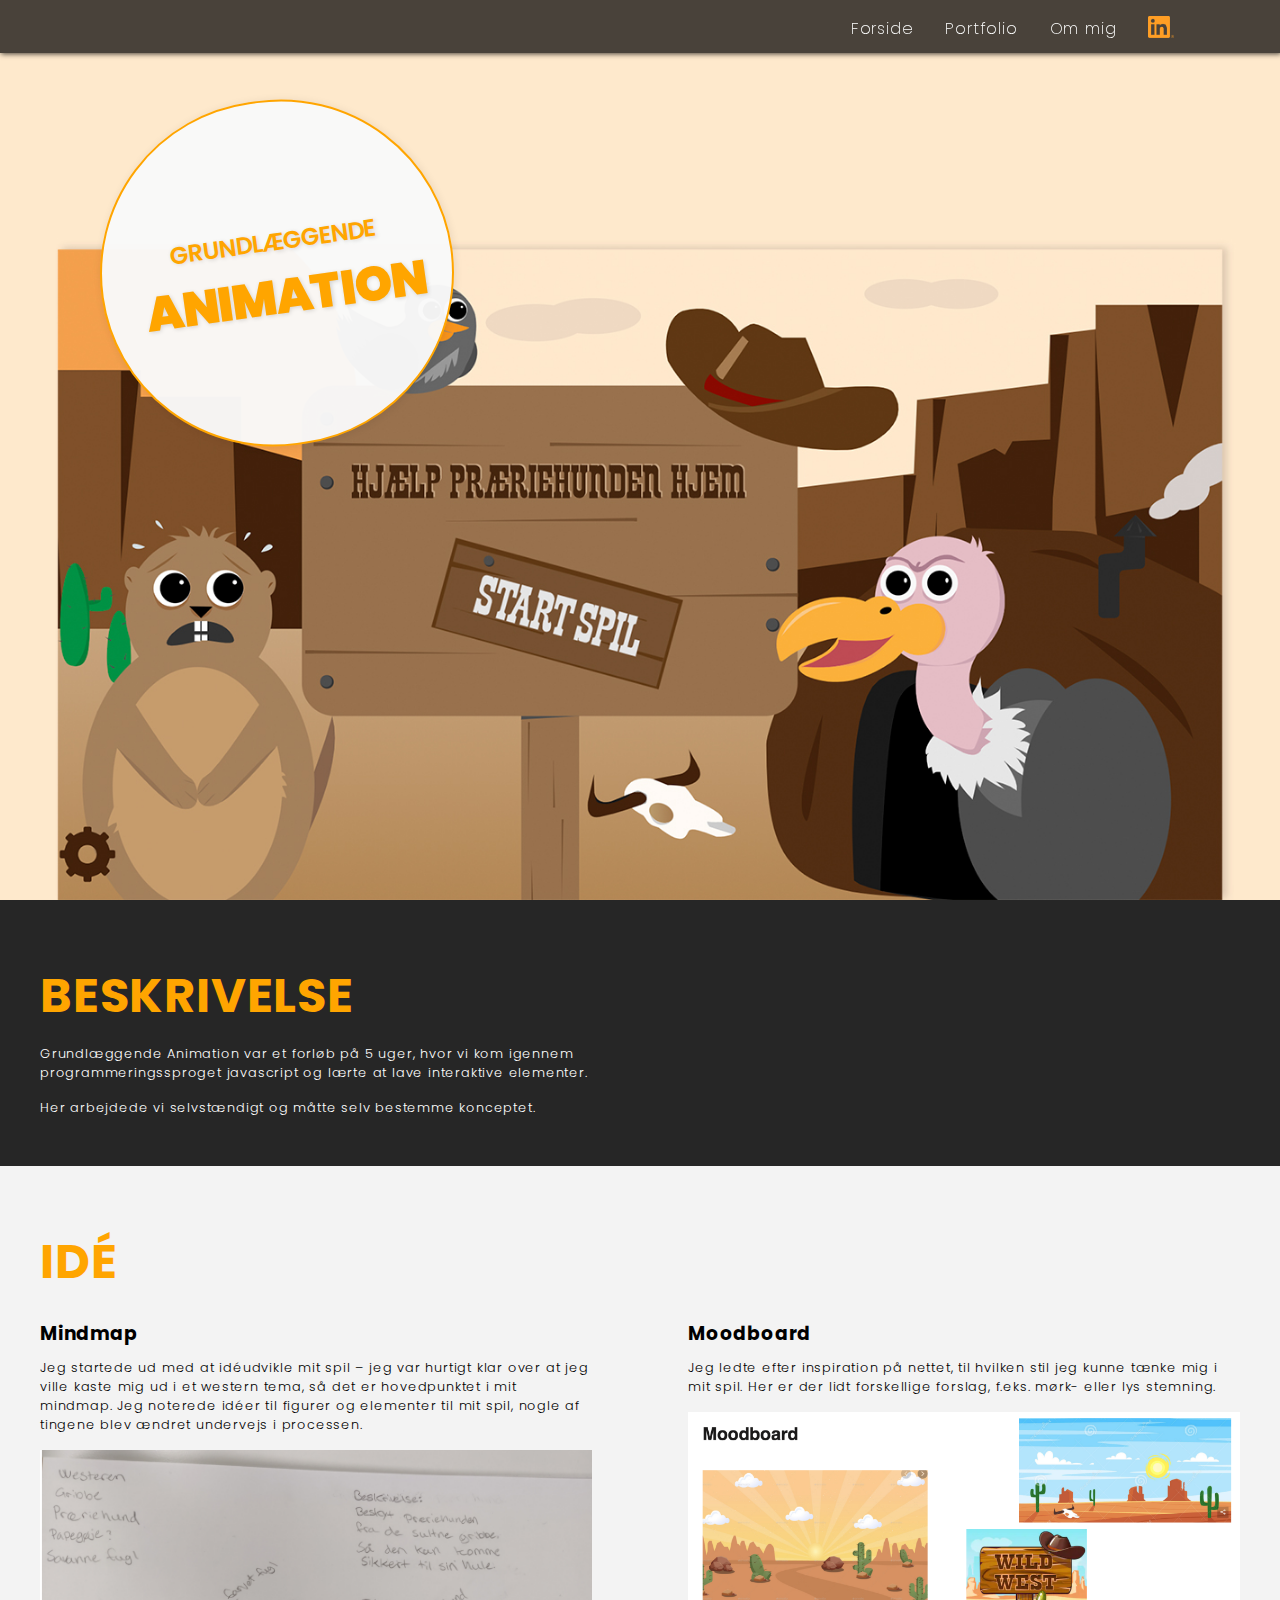
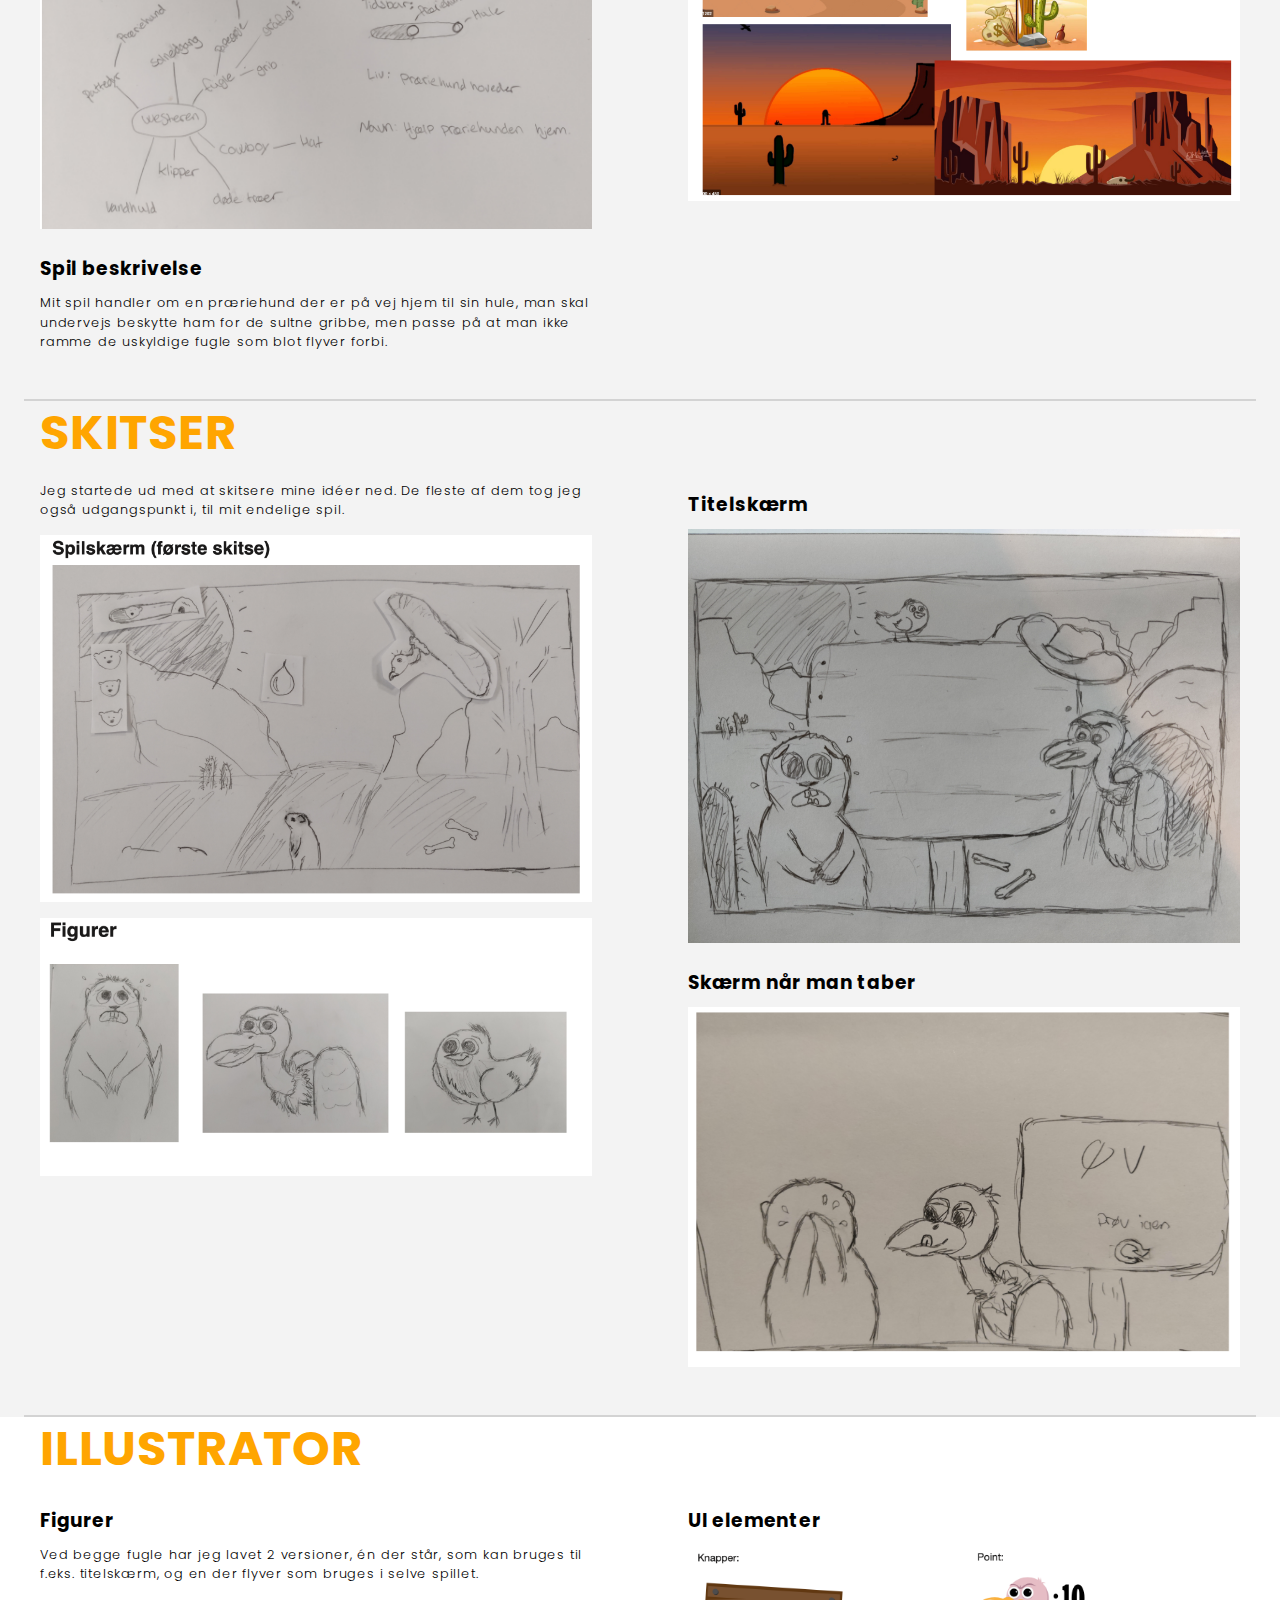
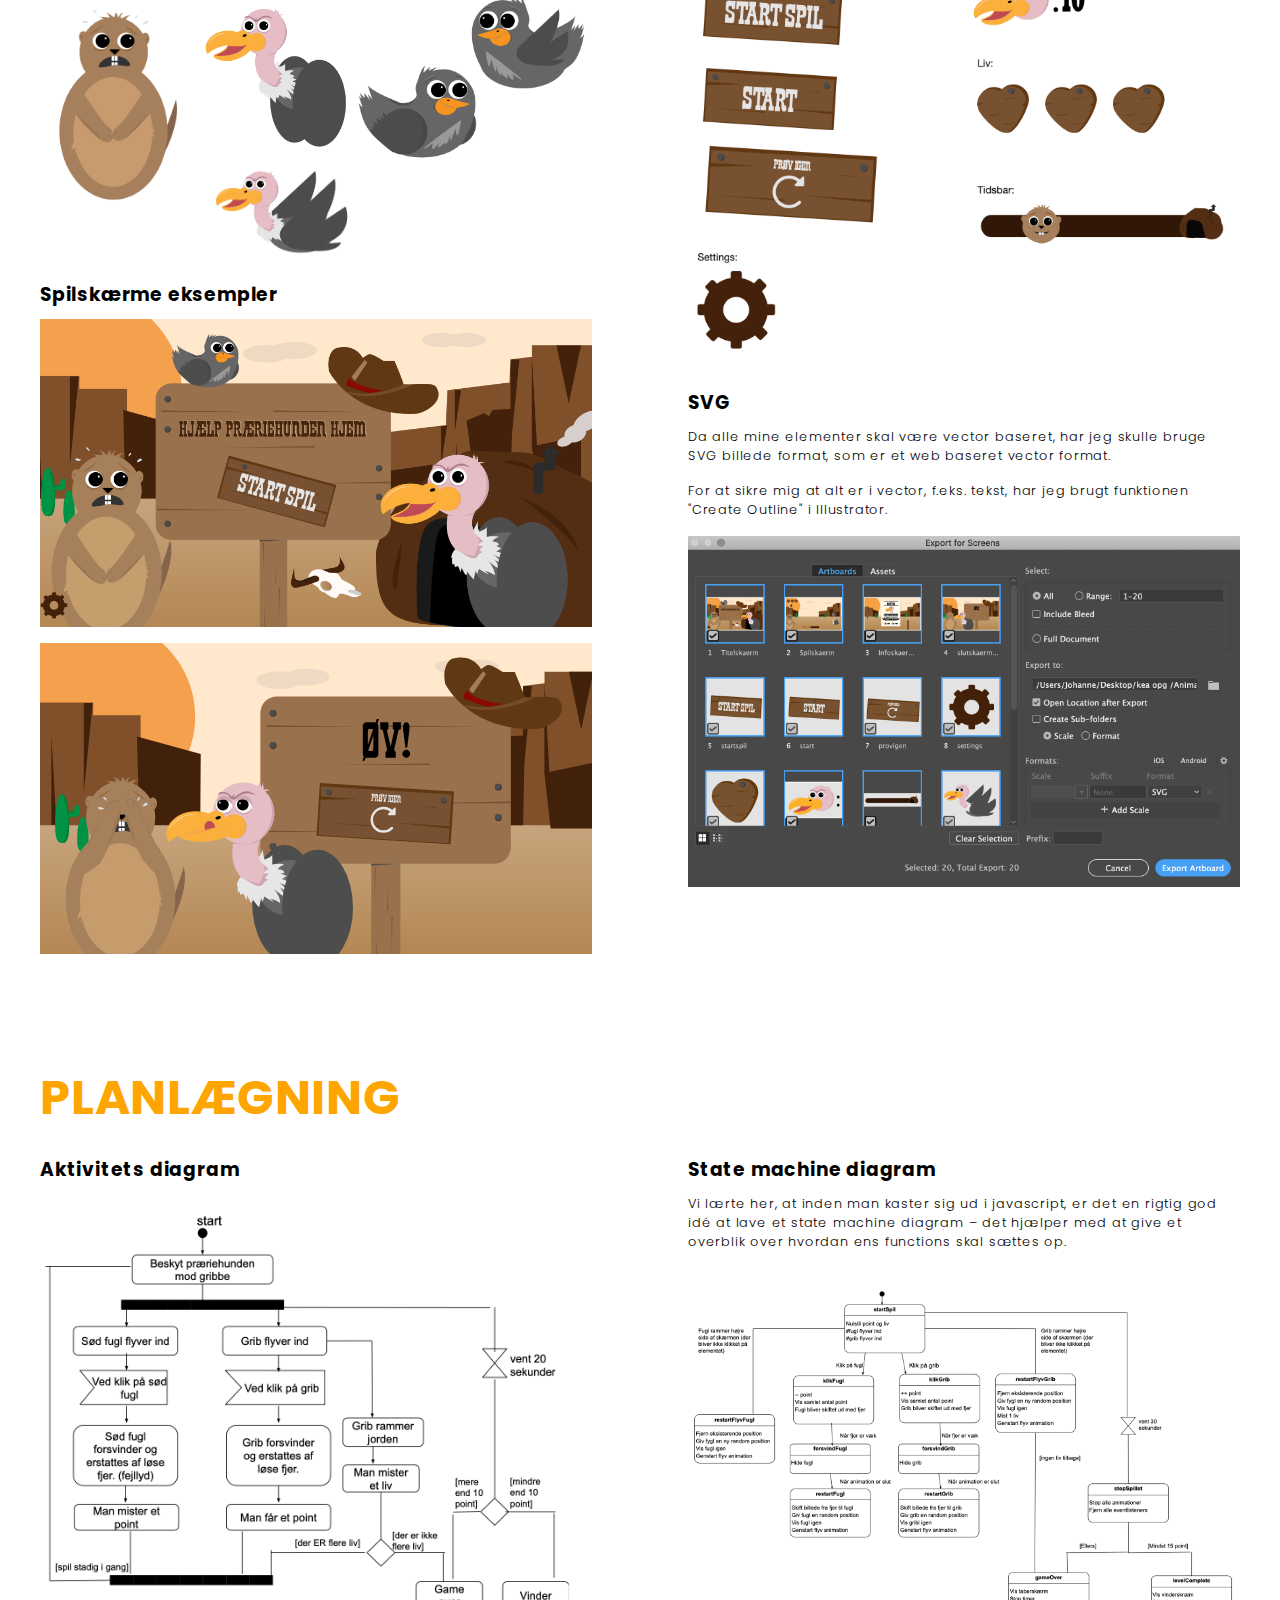
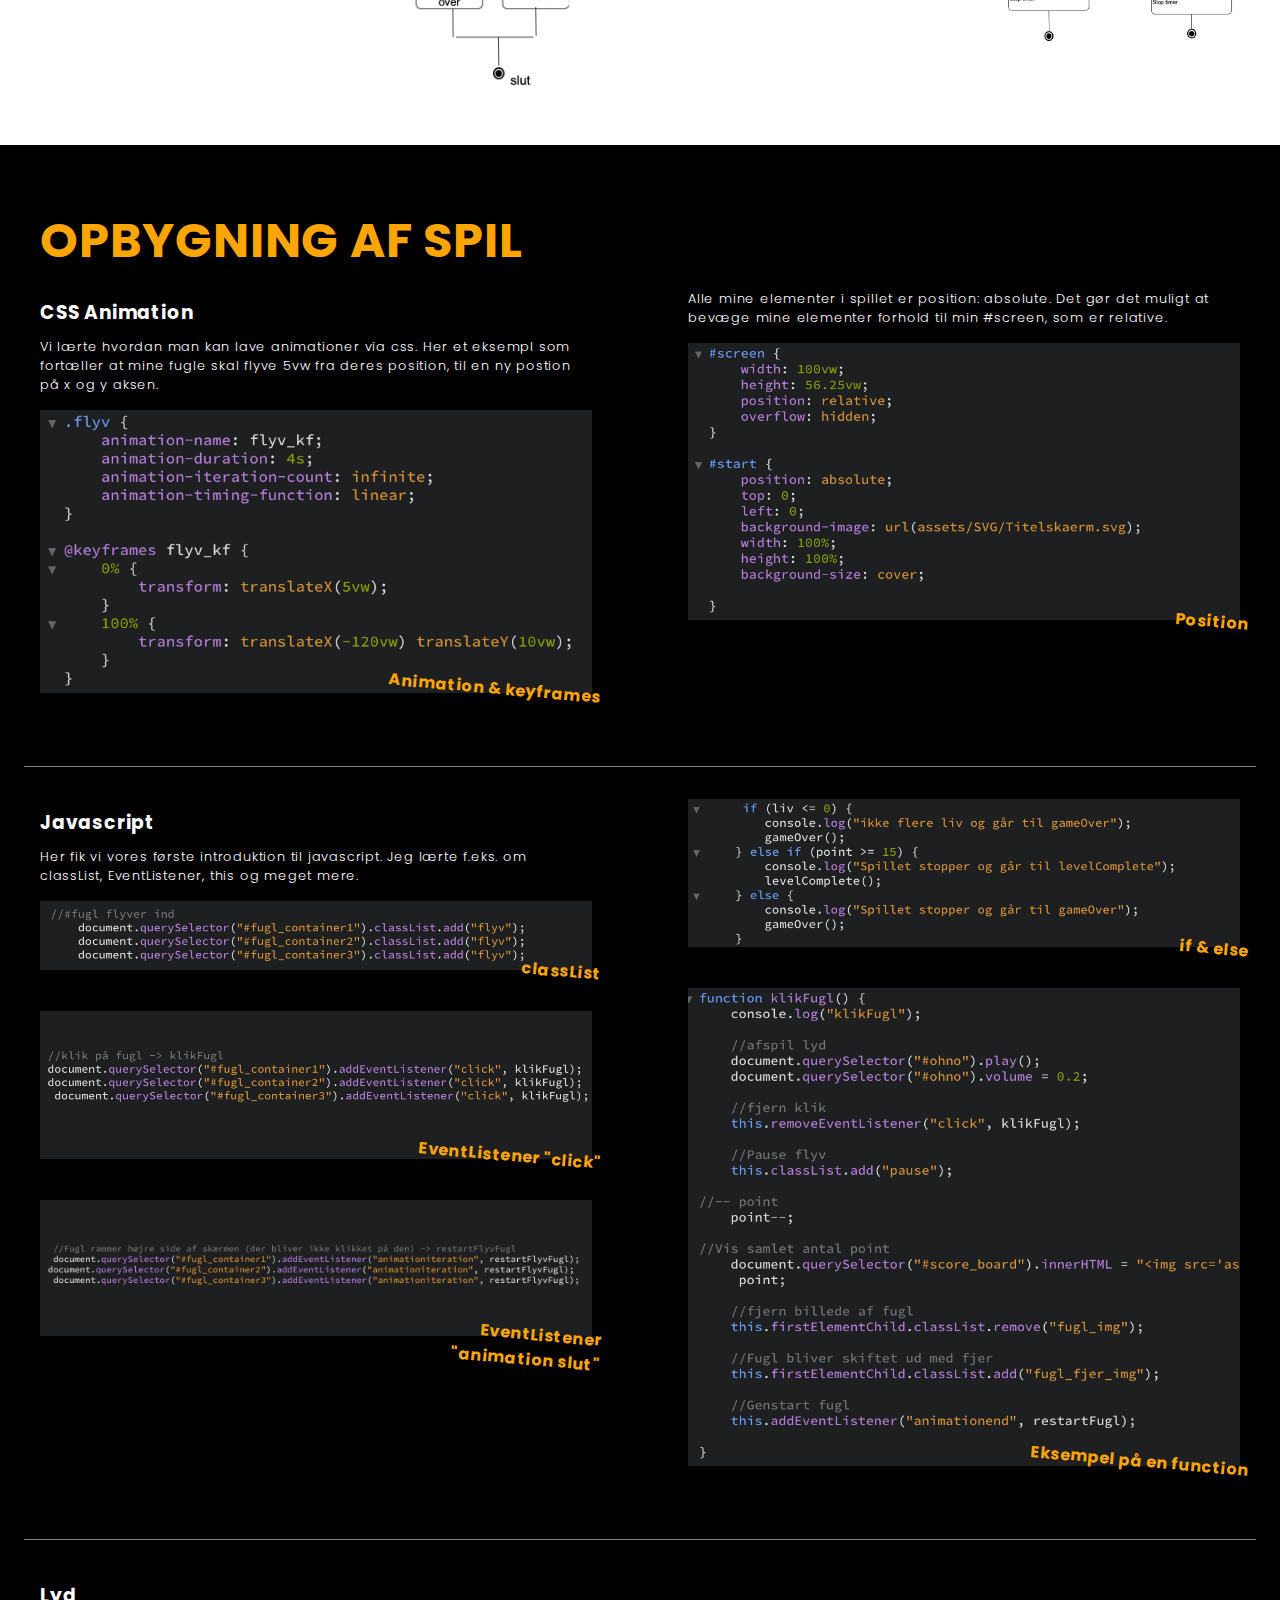
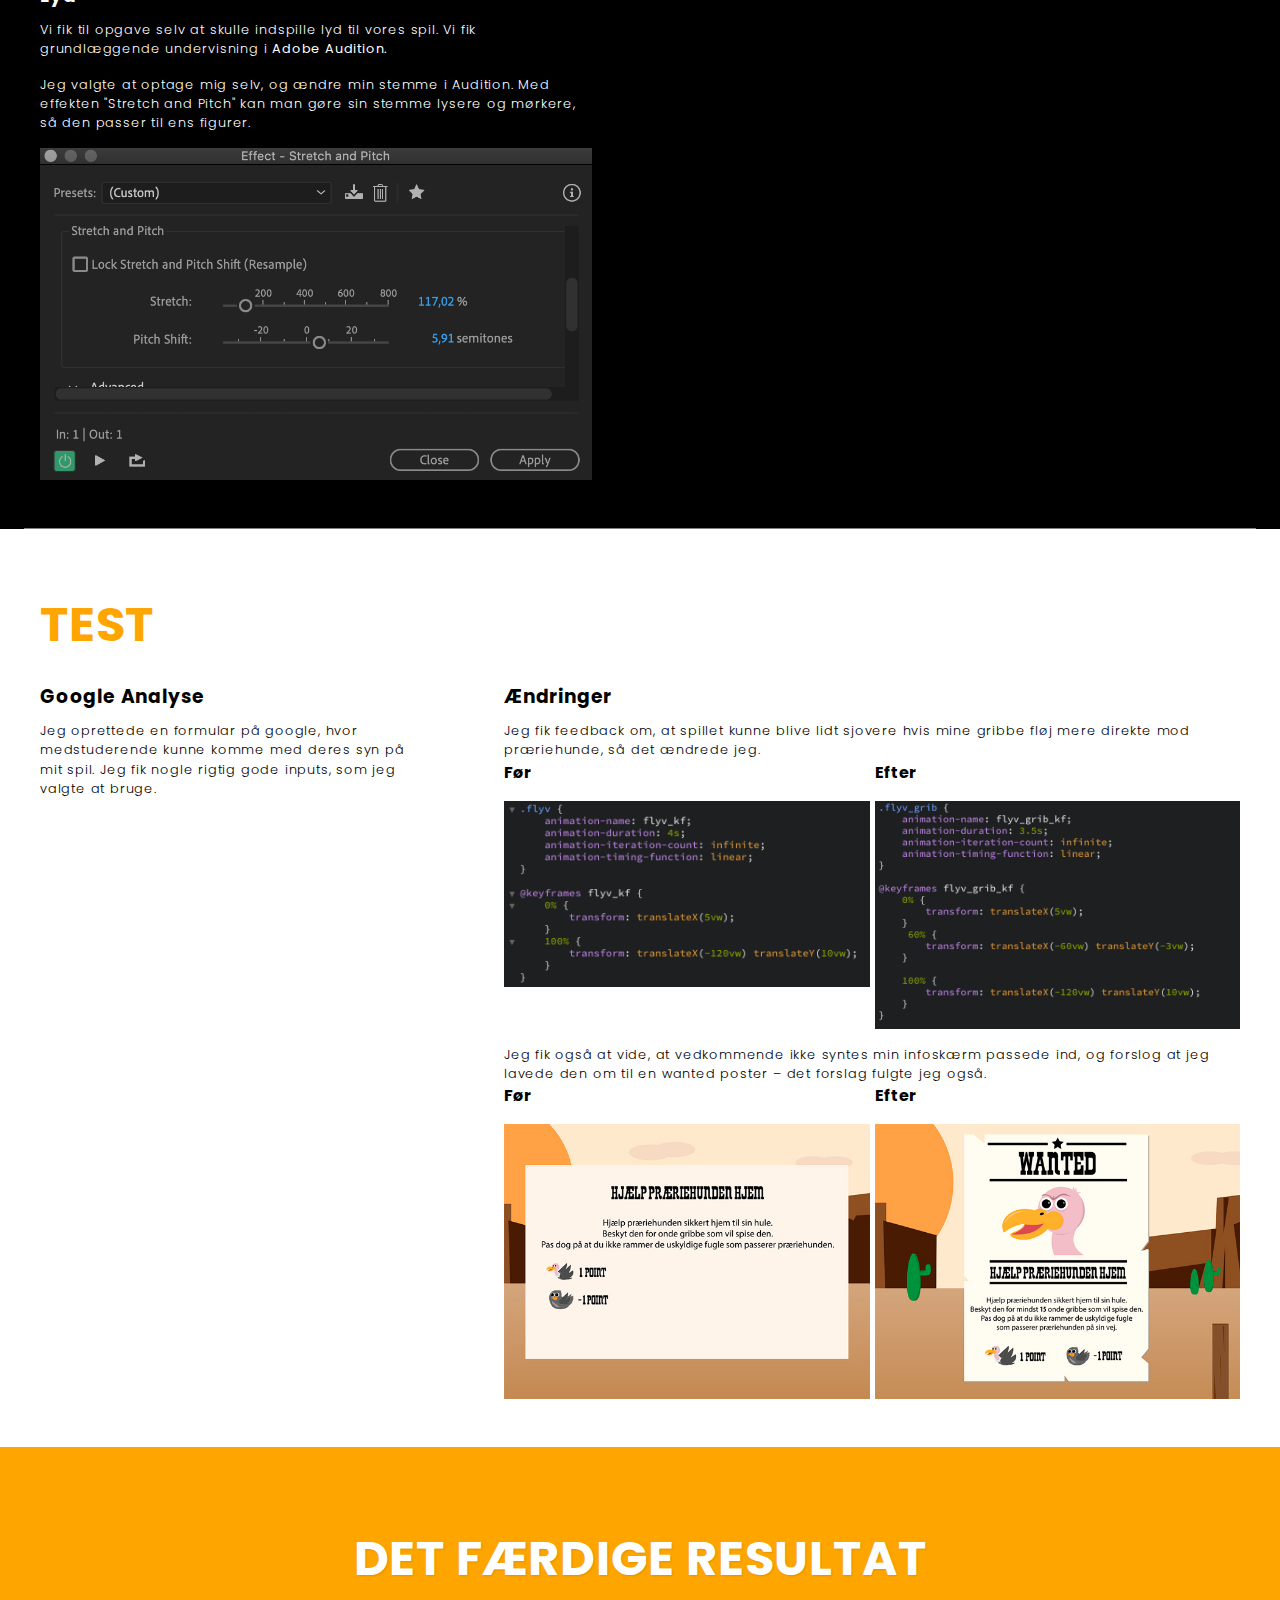
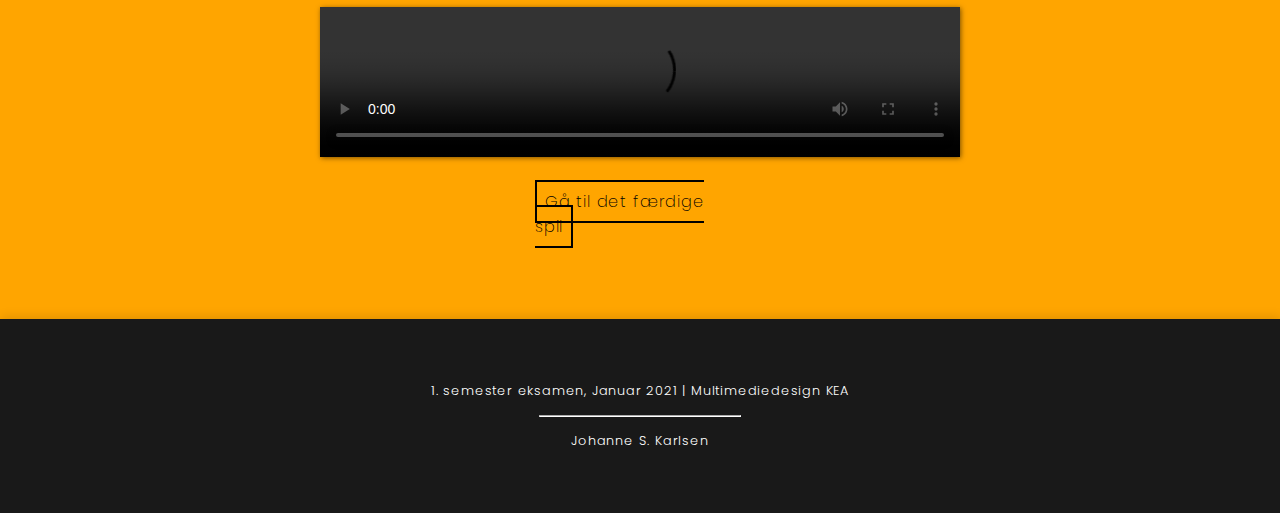
==== commit ac036d74: "ændringer mappestruktur" ====
--- a/animation.html
+++ b/animation.html
@@ -22,7 +22,7 @@
    <a class="hover-streg" href="index.html">Forside</a>
     <a class="hover-streg" href="index.html#portfolio">Portfolio</a>
     <a class="hover-streg" href="index.html#section_two">Om mig</a>
-    <a class="linkedin" href="https://www.linkedin.com/in/johanne-skou-karlsen/"><img src="LI-In-Bug.png" alt="linkedin link"></a>
+    <a class="linkedin" href="https://www.linkedin.com/in/johanne-skou-karlsen/"><img src="img/LI-In-Bug.png" alt="linkedin link"></a>
 </nav></header>
 <div id="main">
 
@@ -227,7 +227,7 @@
 <div id="section_six">
    <div class="container done">
        <h2>Det færdige resultat</h2>
-       <video src="http://jsk-grafik.dk/kea/04_animation/spil/video.mp4" width="520" height="auto" controls>I
+       <video src="http://jsk-grafik.dk/kea/04_animation/spil/video.mp4" width="520" controls>I
        Video af færdigt spil</video>
        <div class="knap">
        <a href="http://jsk-grafik.dk/kea/04_animation/spil/" target="_blank">Gå til det færdige spil</a>
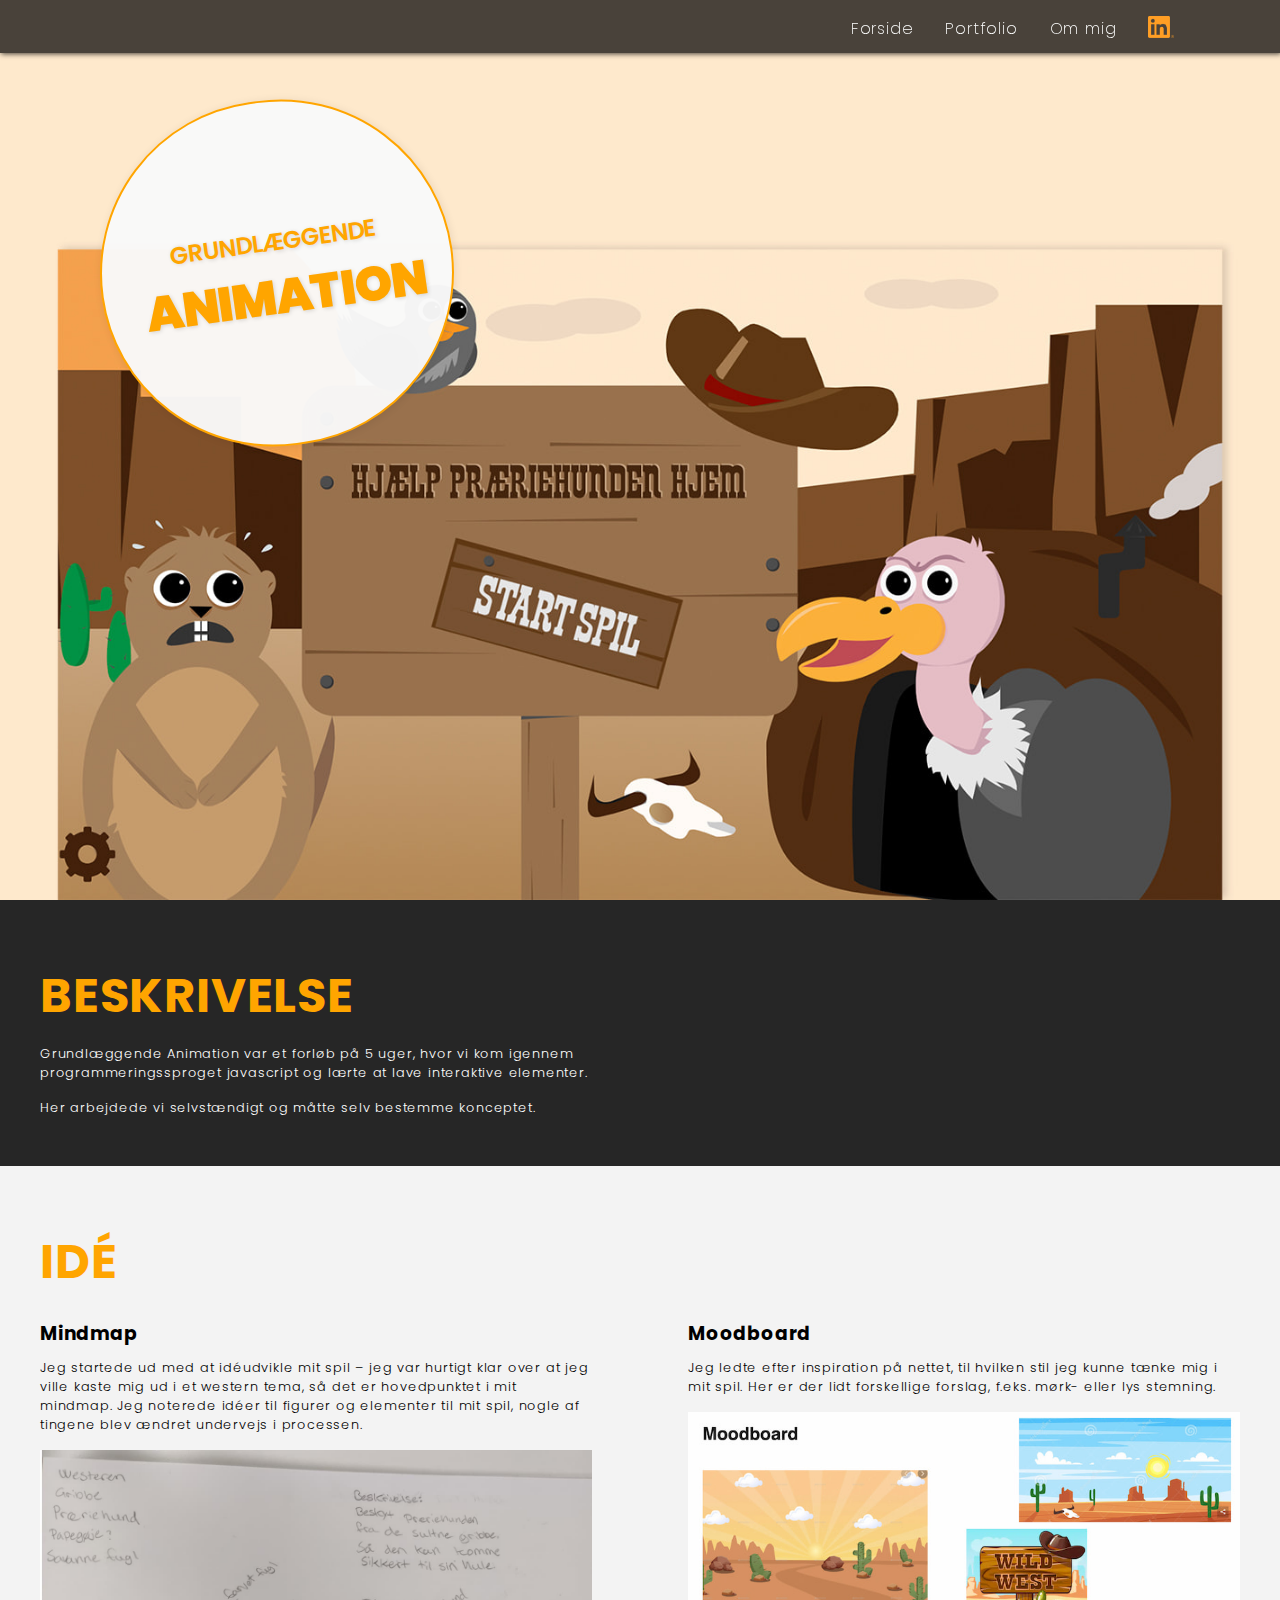
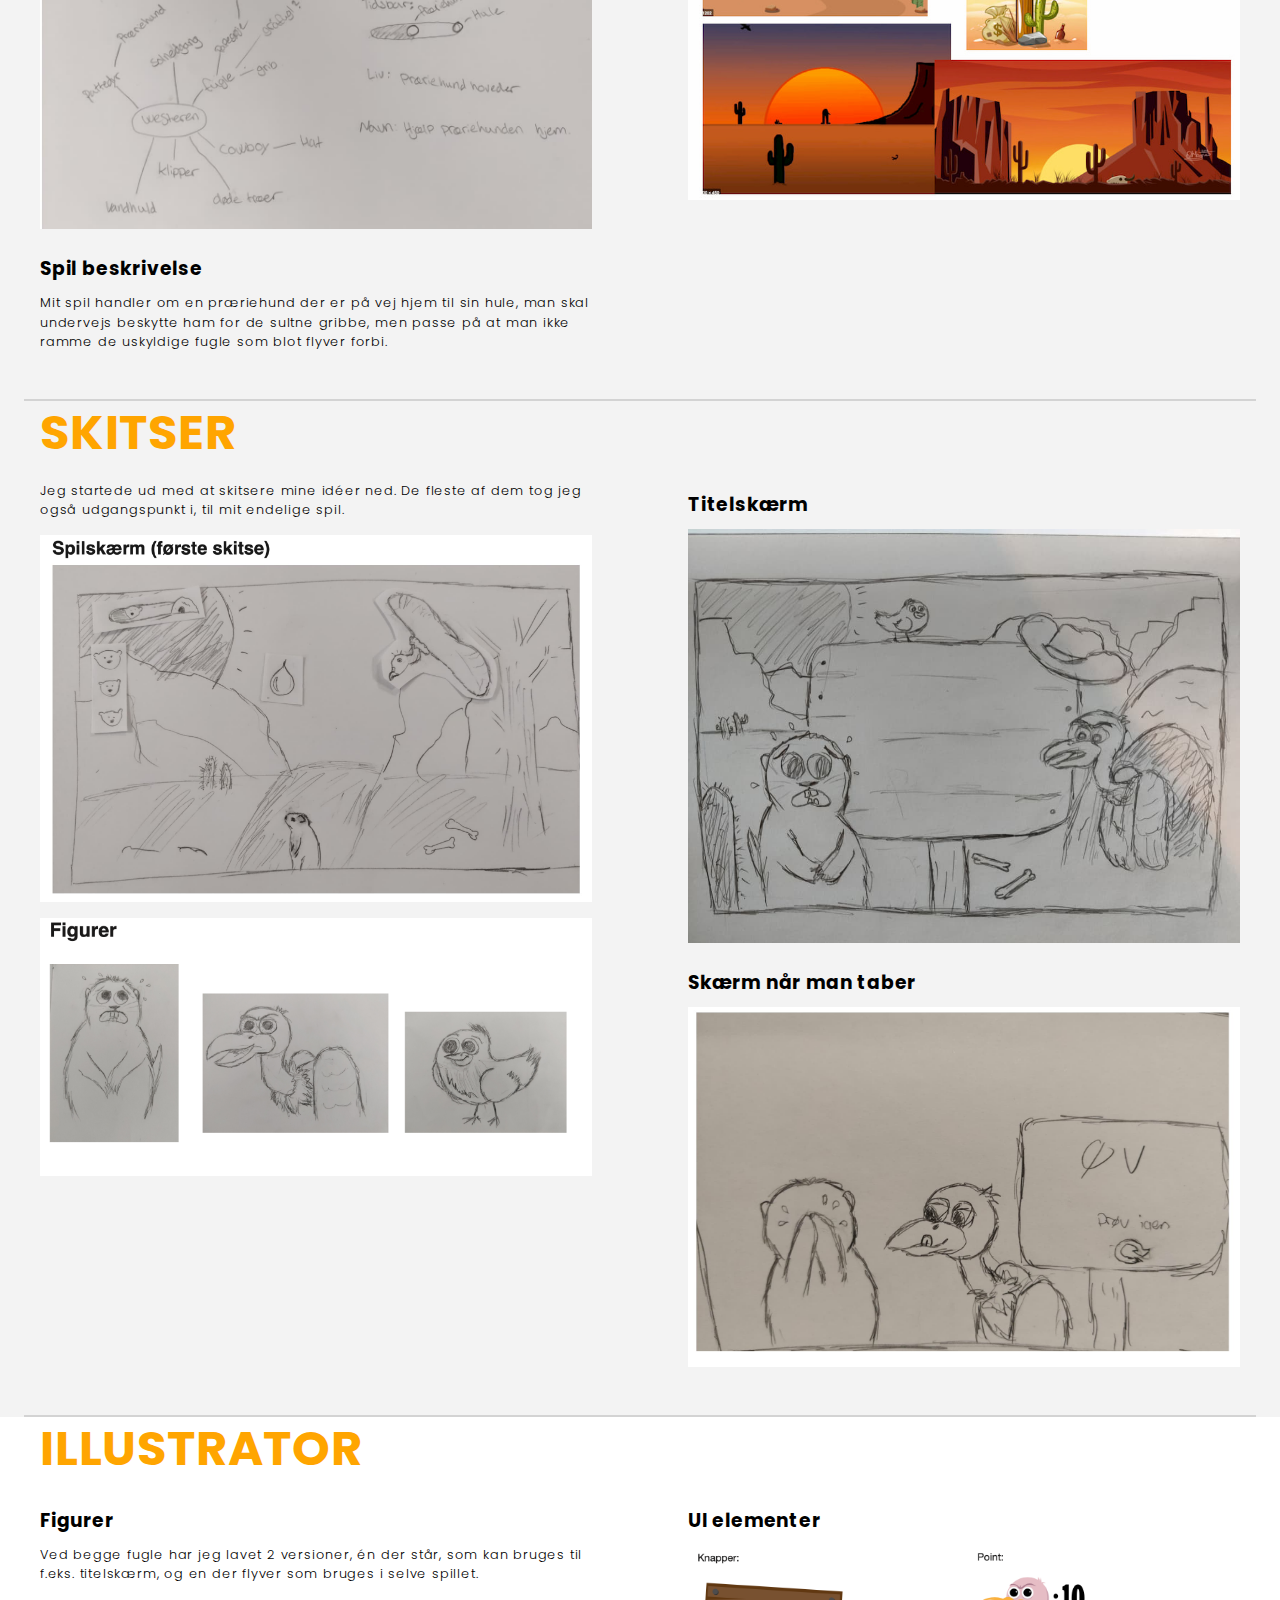
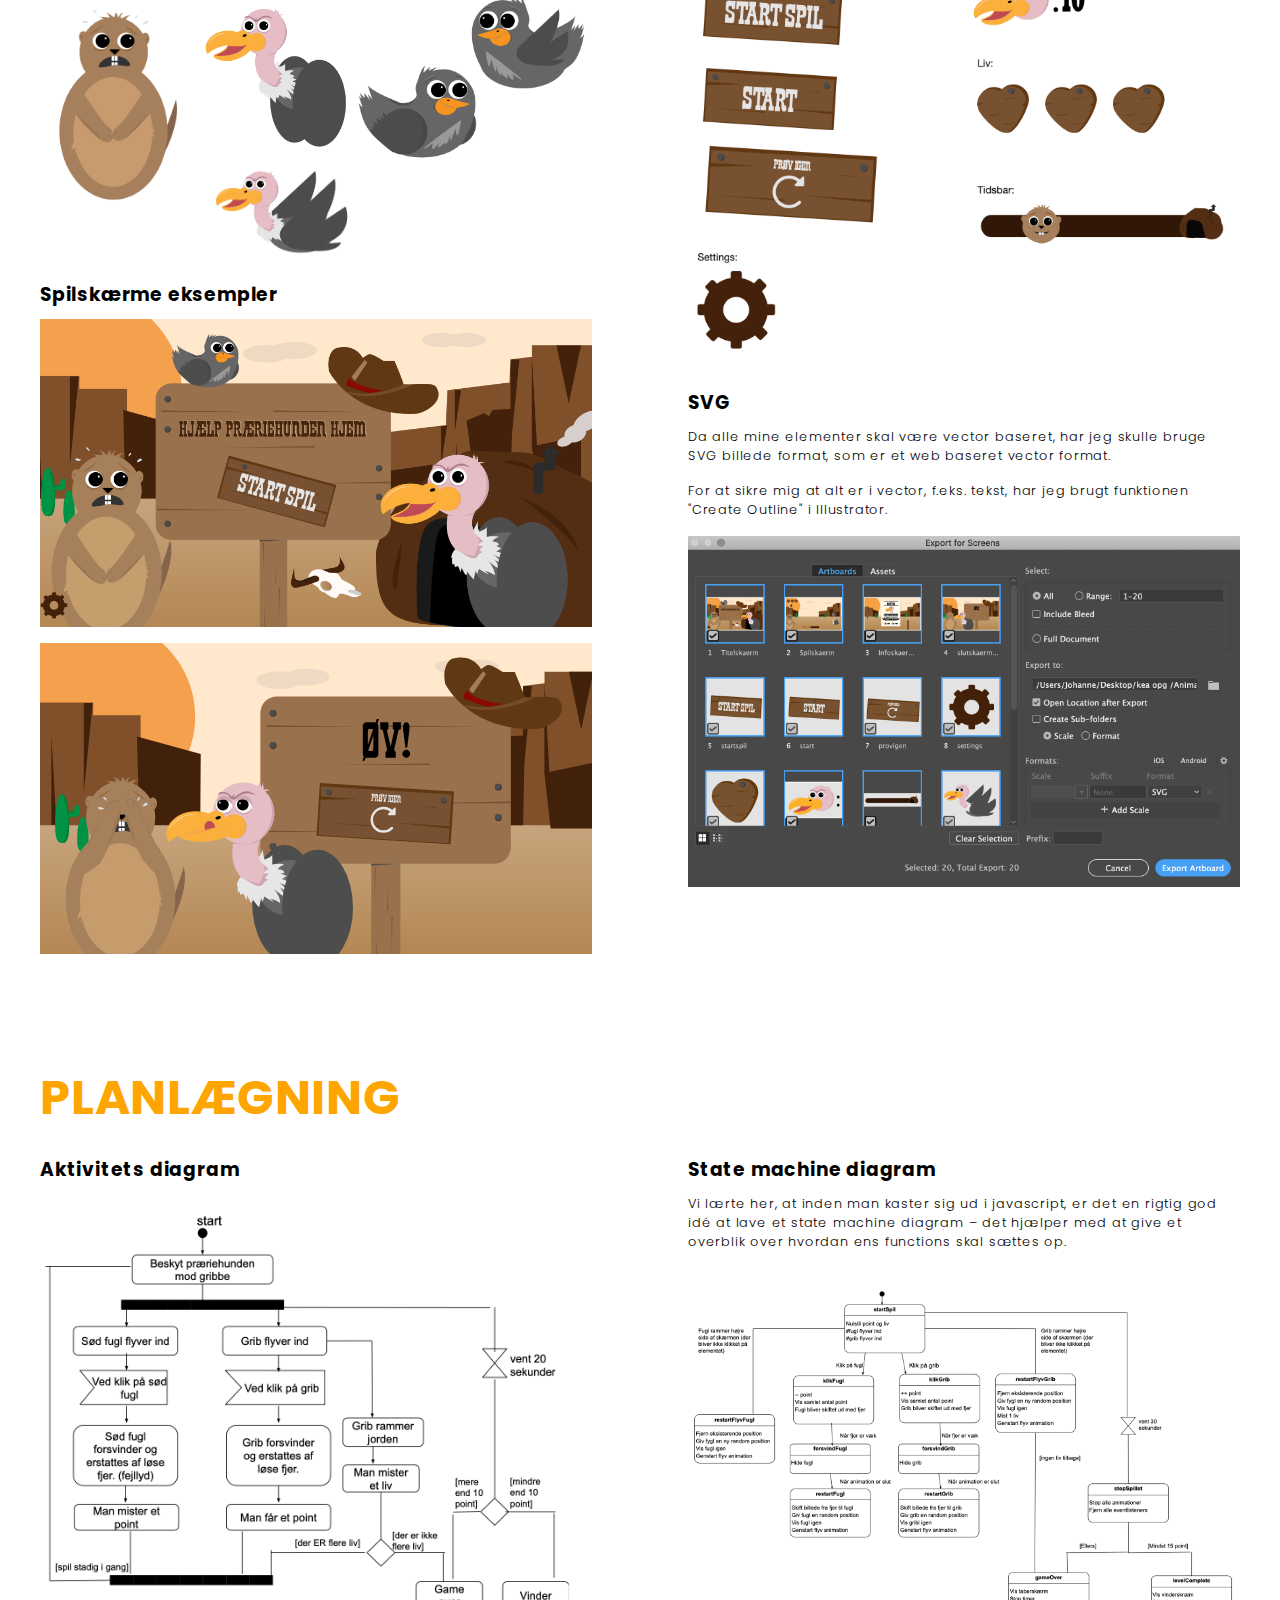
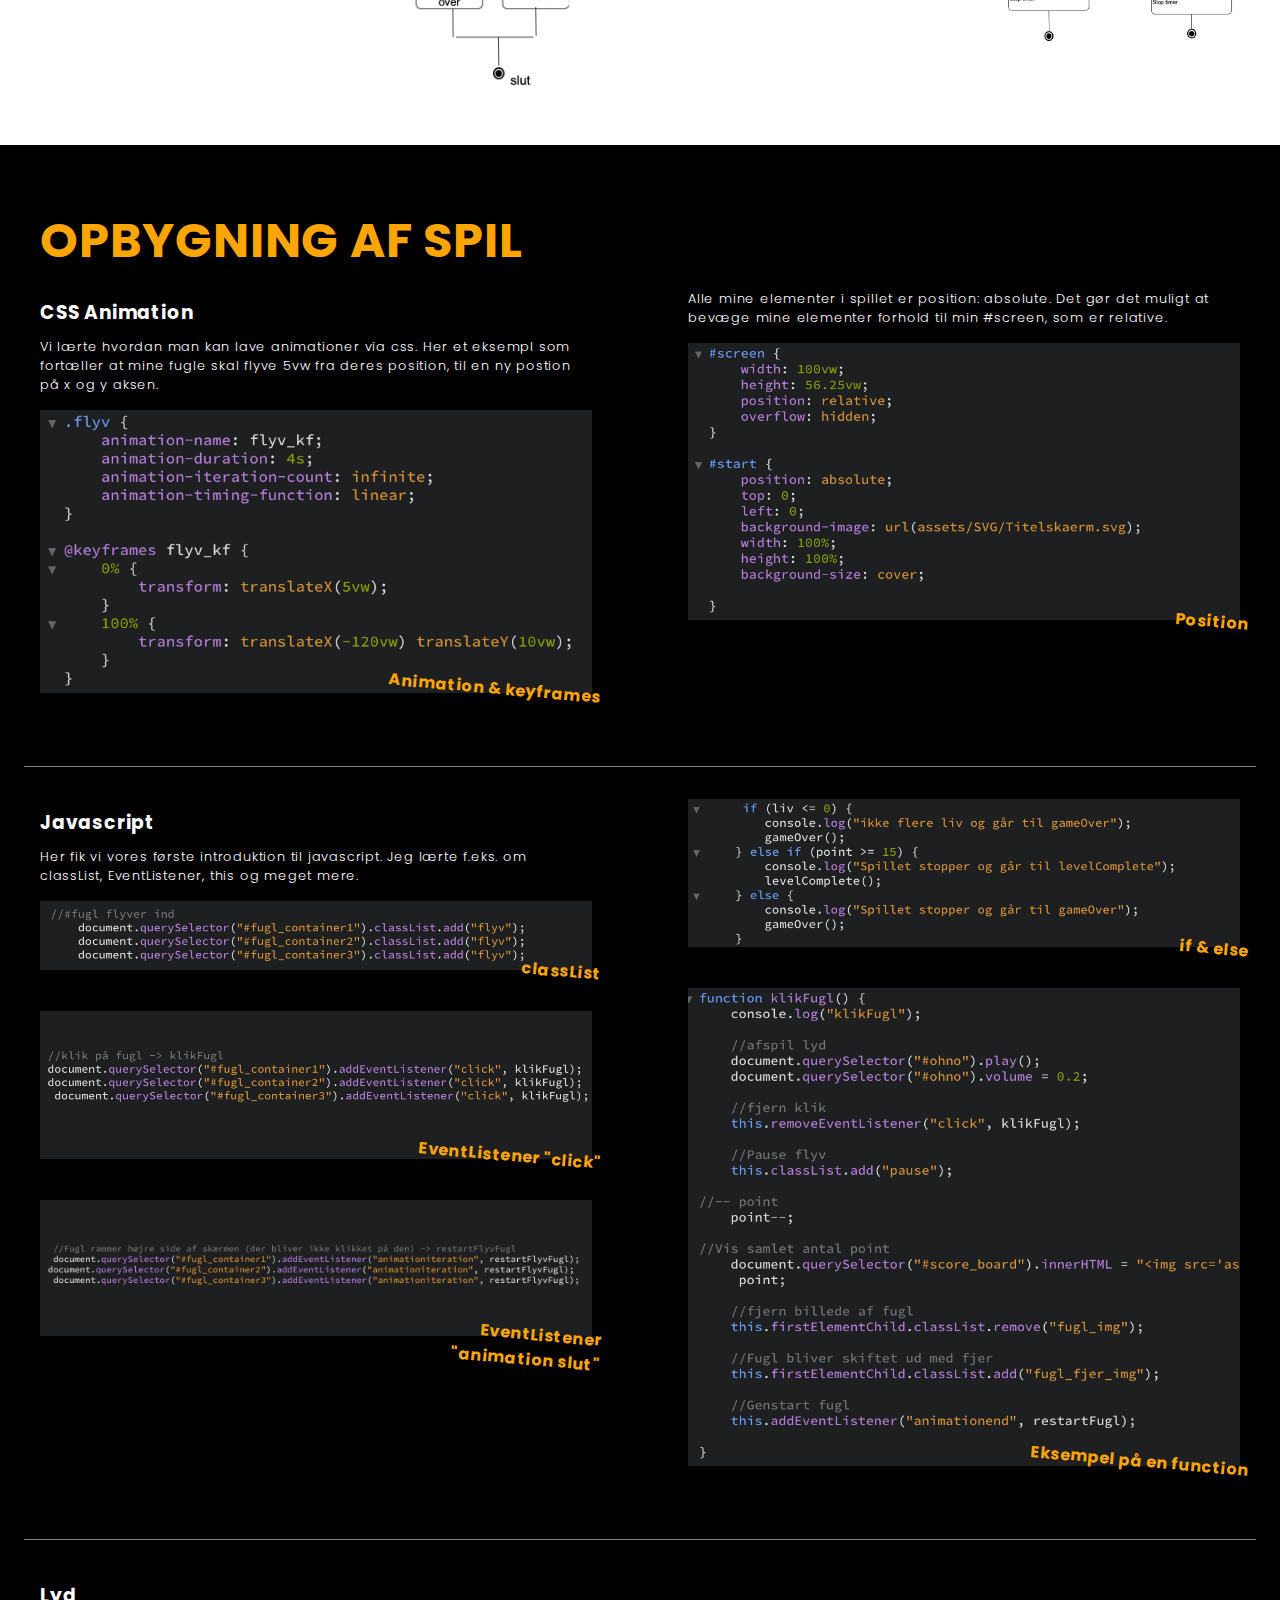
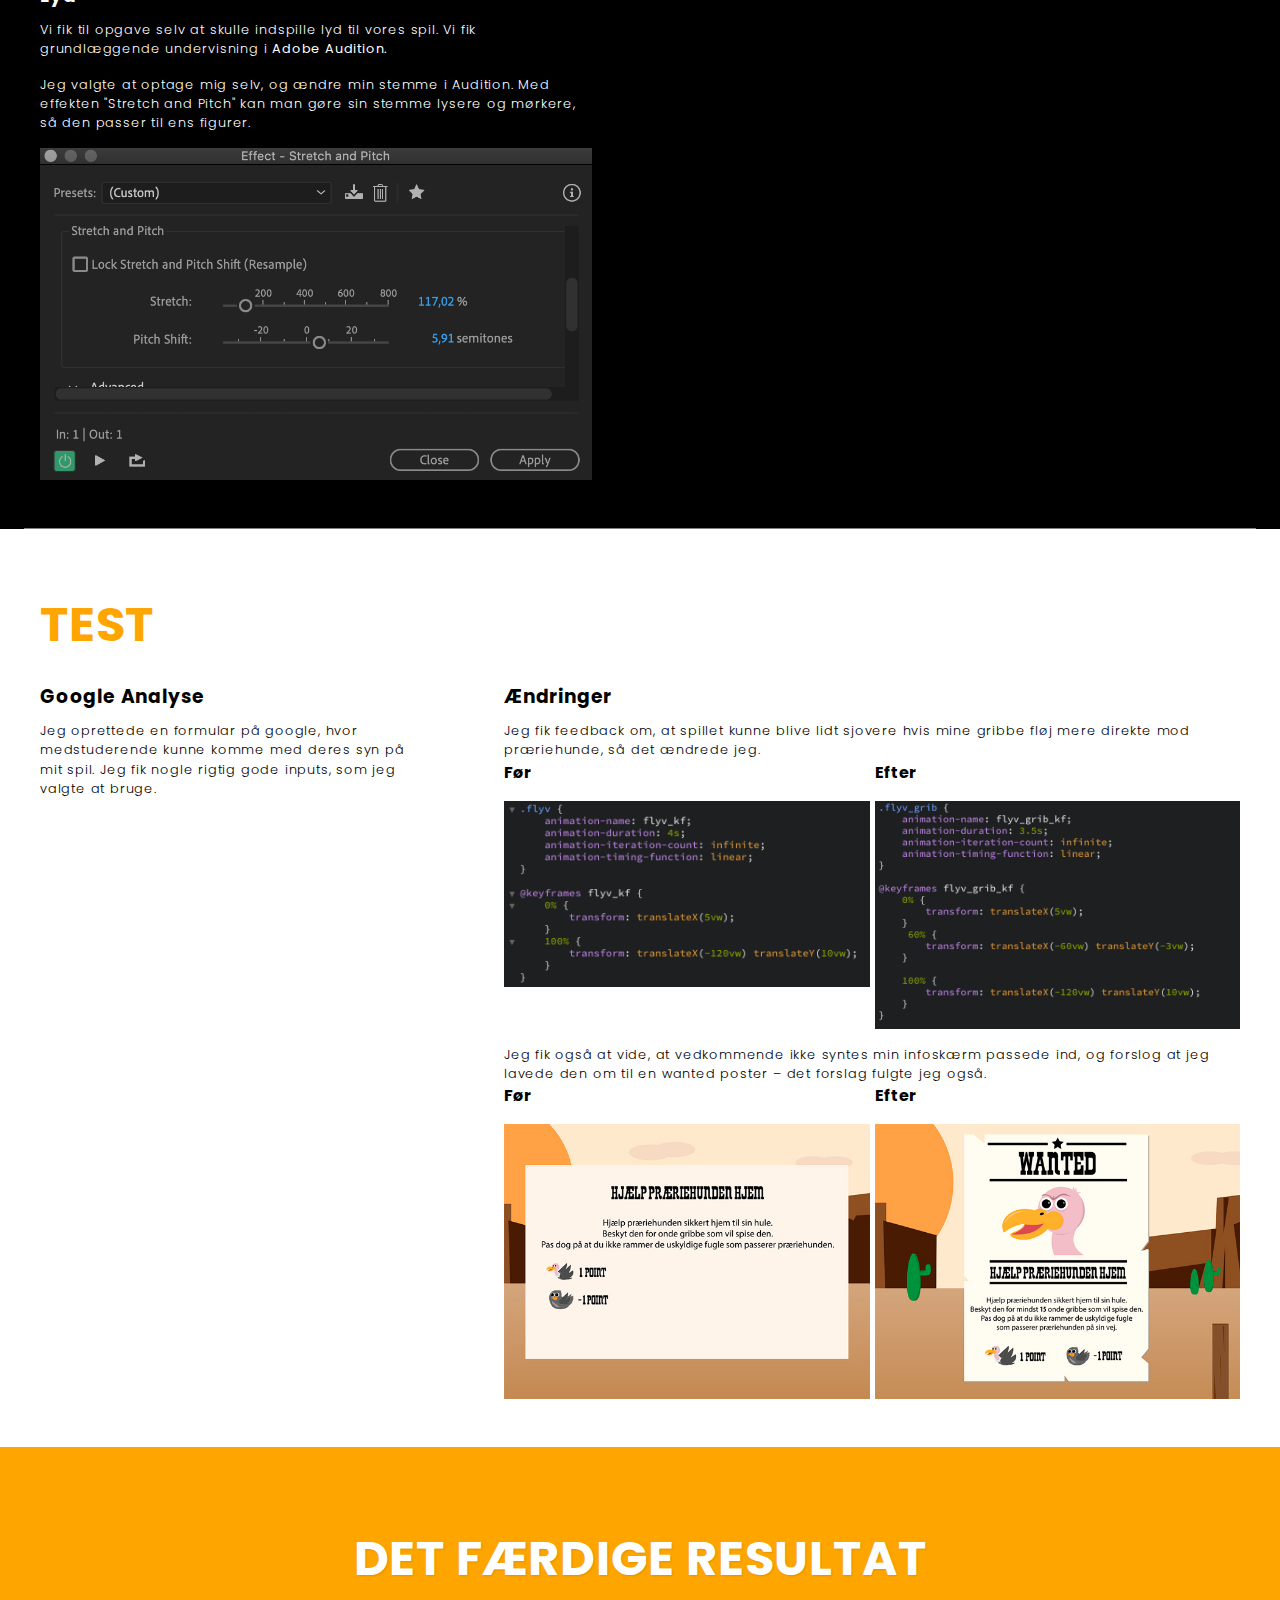
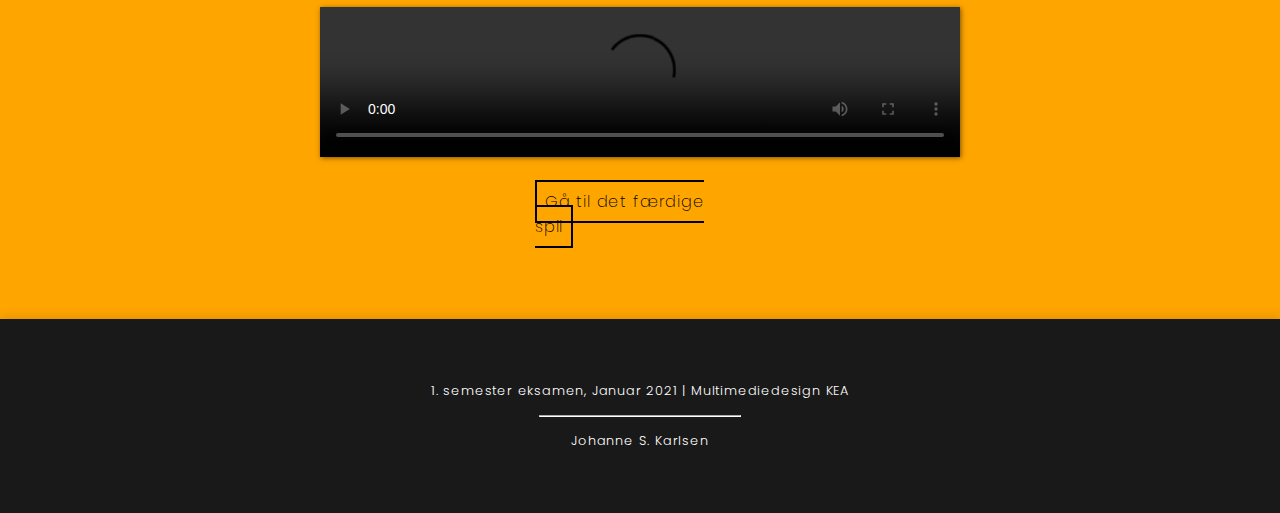
==== commit b2fdf097: "forbedringer" ====
--- a/animation.html
+++ b/animation.html
@@ -59,7 +59,7 @@
         <div class="col">
             <h3>Mindmap</h3>
             <p>Jeg startede ud med at idéudvikle mit spil – jeg var hurtigt klar over at jeg ville kaste mig ud i et western tema, så det er hovedpunktet i mit mindmap. Jeg noterede idéer til figurer og elementer til mit spil, nogle af tingene blev ændret undervejs i processen.</p>
-            <img src="img/anim_mindmap.png" alt="spil mindmap">
+            <img src="img/anim_mindmap.jpg" alt="spil mindmap">
 
             <h3>Spil beskrivelse</h3>
             <p>Mit spil handler om en præriehund der er på vej hjem til sin hule, man skal undervejs beskytte ham for de sultne gribbe, men passe på at man ikke ramme de uskyldige fugle som blot flyver forbi.</p>
@@ -68,14 +68,14 @@
             <div class="col">
             <h3>Moodboard</h3>
             <p>Jeg ledte efter inspiration på nettet, til hvilken stil jeg kunne tænke mig i mit spil. Her er der lidt forskellige forslag, f.eks. mørk- eller lys stemning.</p>
-            <img src="img/anim_moodboard.png" alt="spil moodboard">
+            <img src="img/anim_moodboard.jpg" alt="spil moodboard">
         </div>
            </div>
            <h2>Skitser</h2>
             <div class="container">
         <div class="col">
         <p>Jeg startede ud med at skitsere mine idéer ned. De fleste af dem tog jeg også udgangspunkt i, til mit endelige spil.</p>
-        <img src="img/anim_skitse_spil.png" alt="skitse af spil">
+        <img src="img/anim_skitse_spil.jpg" alt="skitse af spil">
         <img src="img/anim_skitse_figur.png" alt="skitse af figurer">
         </div>
         <div class="col">
@@ -83,7 +83,7 @@
         <img src="img/anim_skitse_titel.jpg" alt="skitse af titelskærm">
 
         <h3>Skærm når man taber</h3>
-        <img src="img/anim_skitse_tab.png" alt="skitse af taberskærm">
+        <img src="img/anim_skitse_tab.jpg" alt="skitse af taberskærm">
 
         </div>
         </div>
--- a/animation.css
+++ b/animation.css
@@ -26,6 +26,7 @@
     display: block;
     width:100%;
     max-width: 50vw;
+    min-width: 300px;
     margin:2rem auto;
     box-shadow: 1px 1px 5px #00000082;
 }
@@ -192,10 +193,6 @@
     column-gap: 5px;
 }
 
-video {
-    margin: 2rem auto;
-    min-width: 400px;
-}
 
 .knap {
     position: relative;
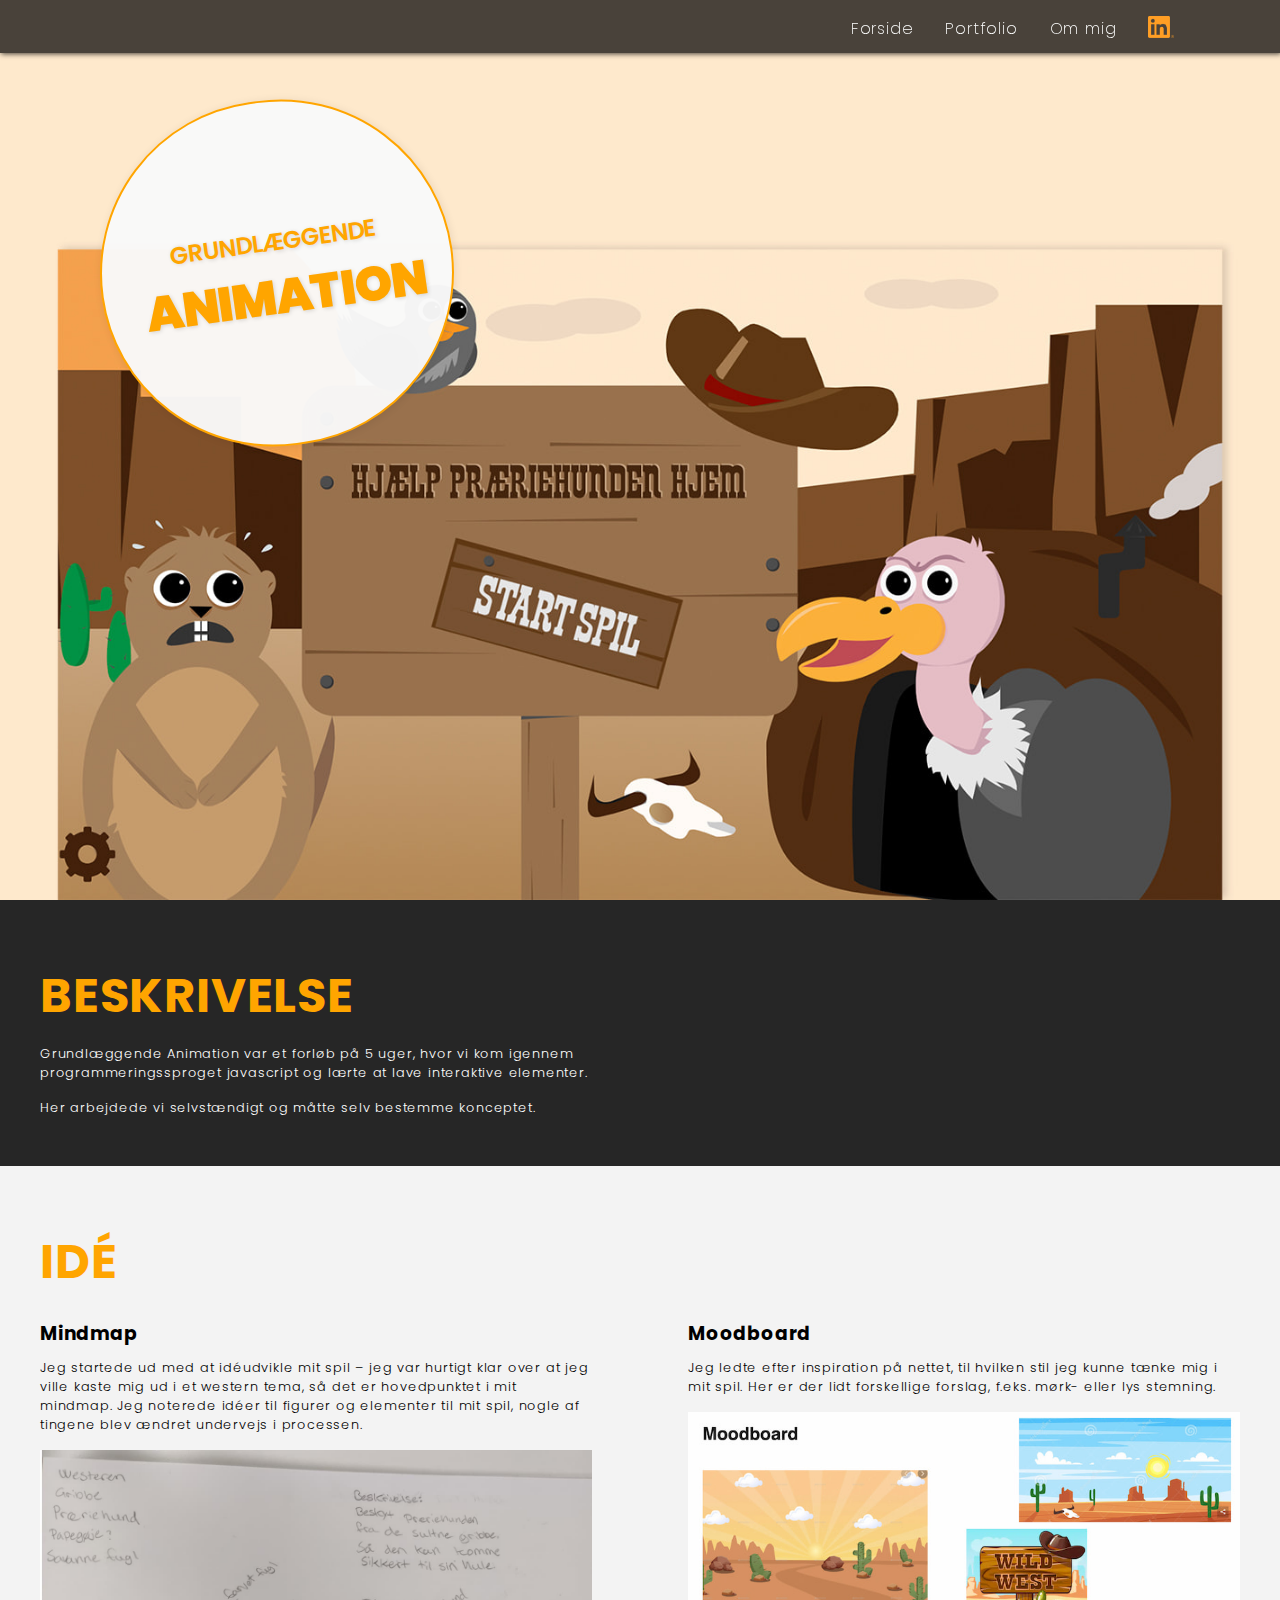
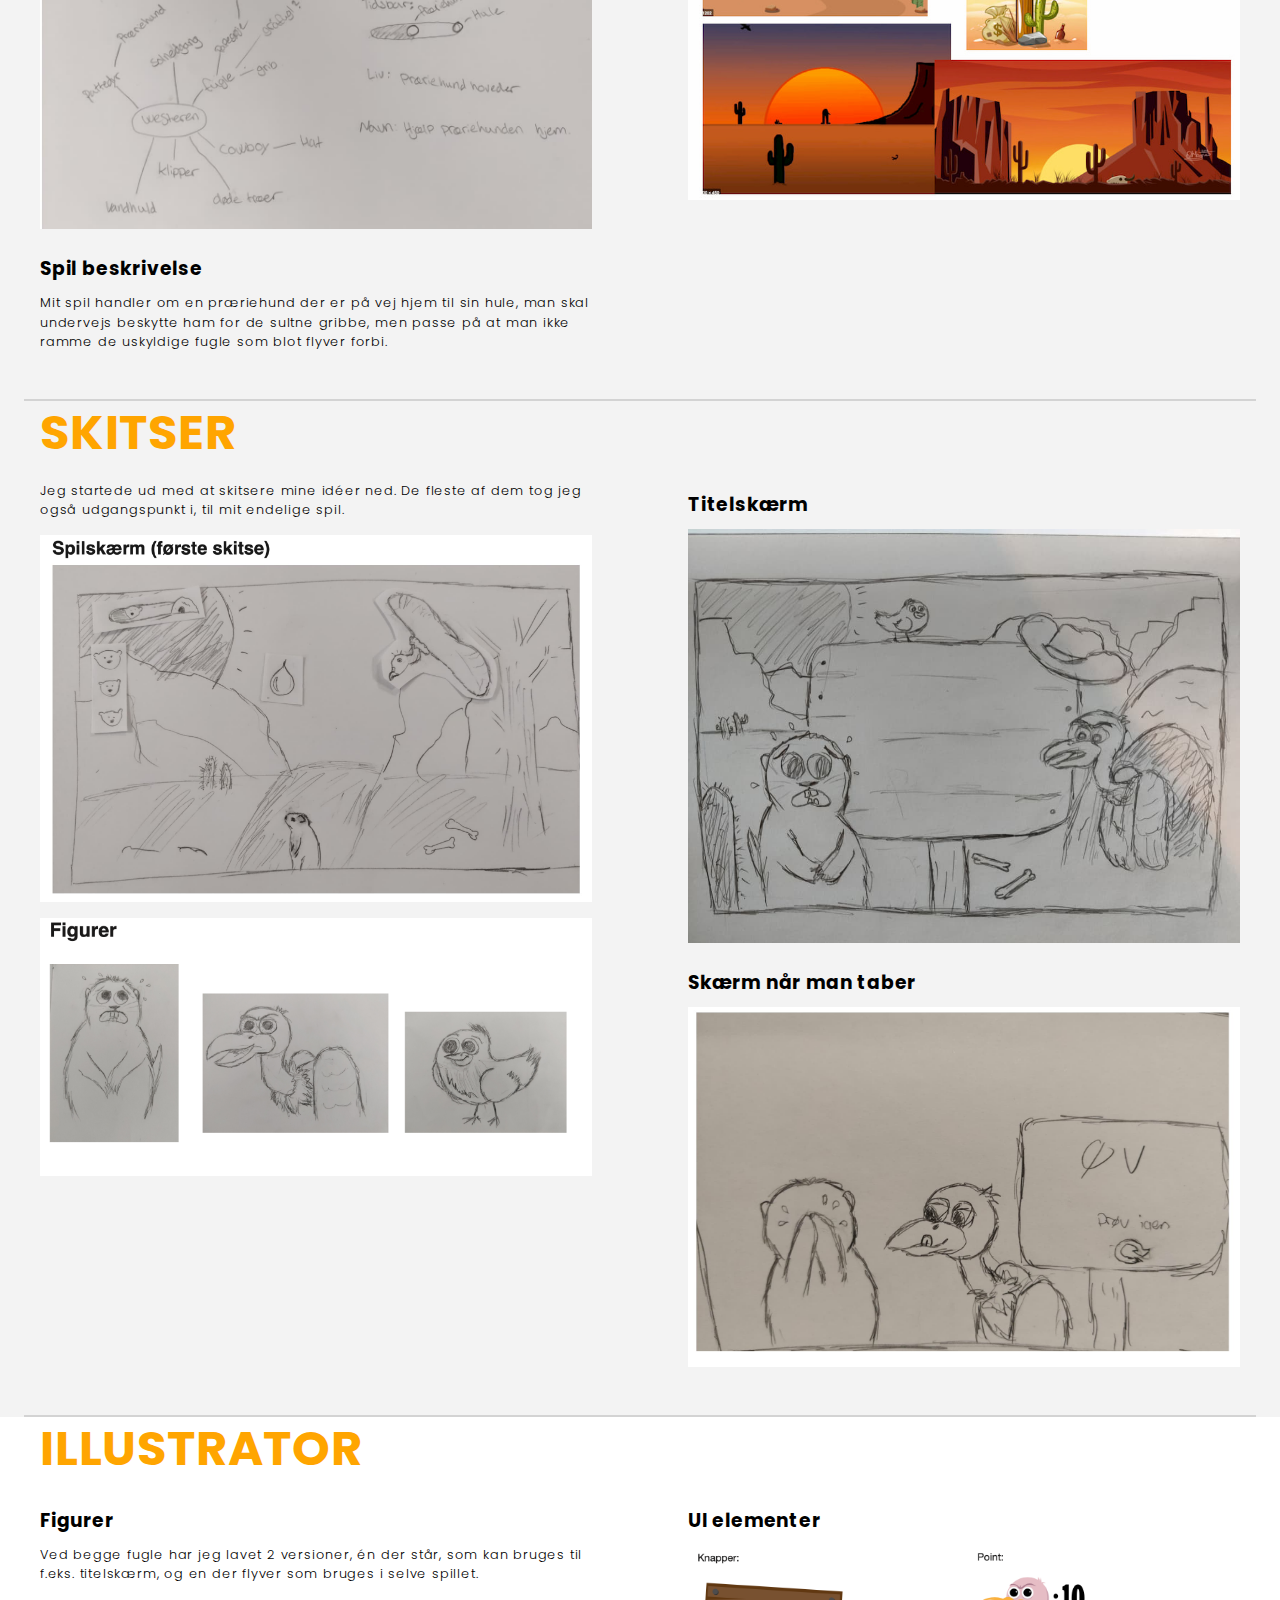
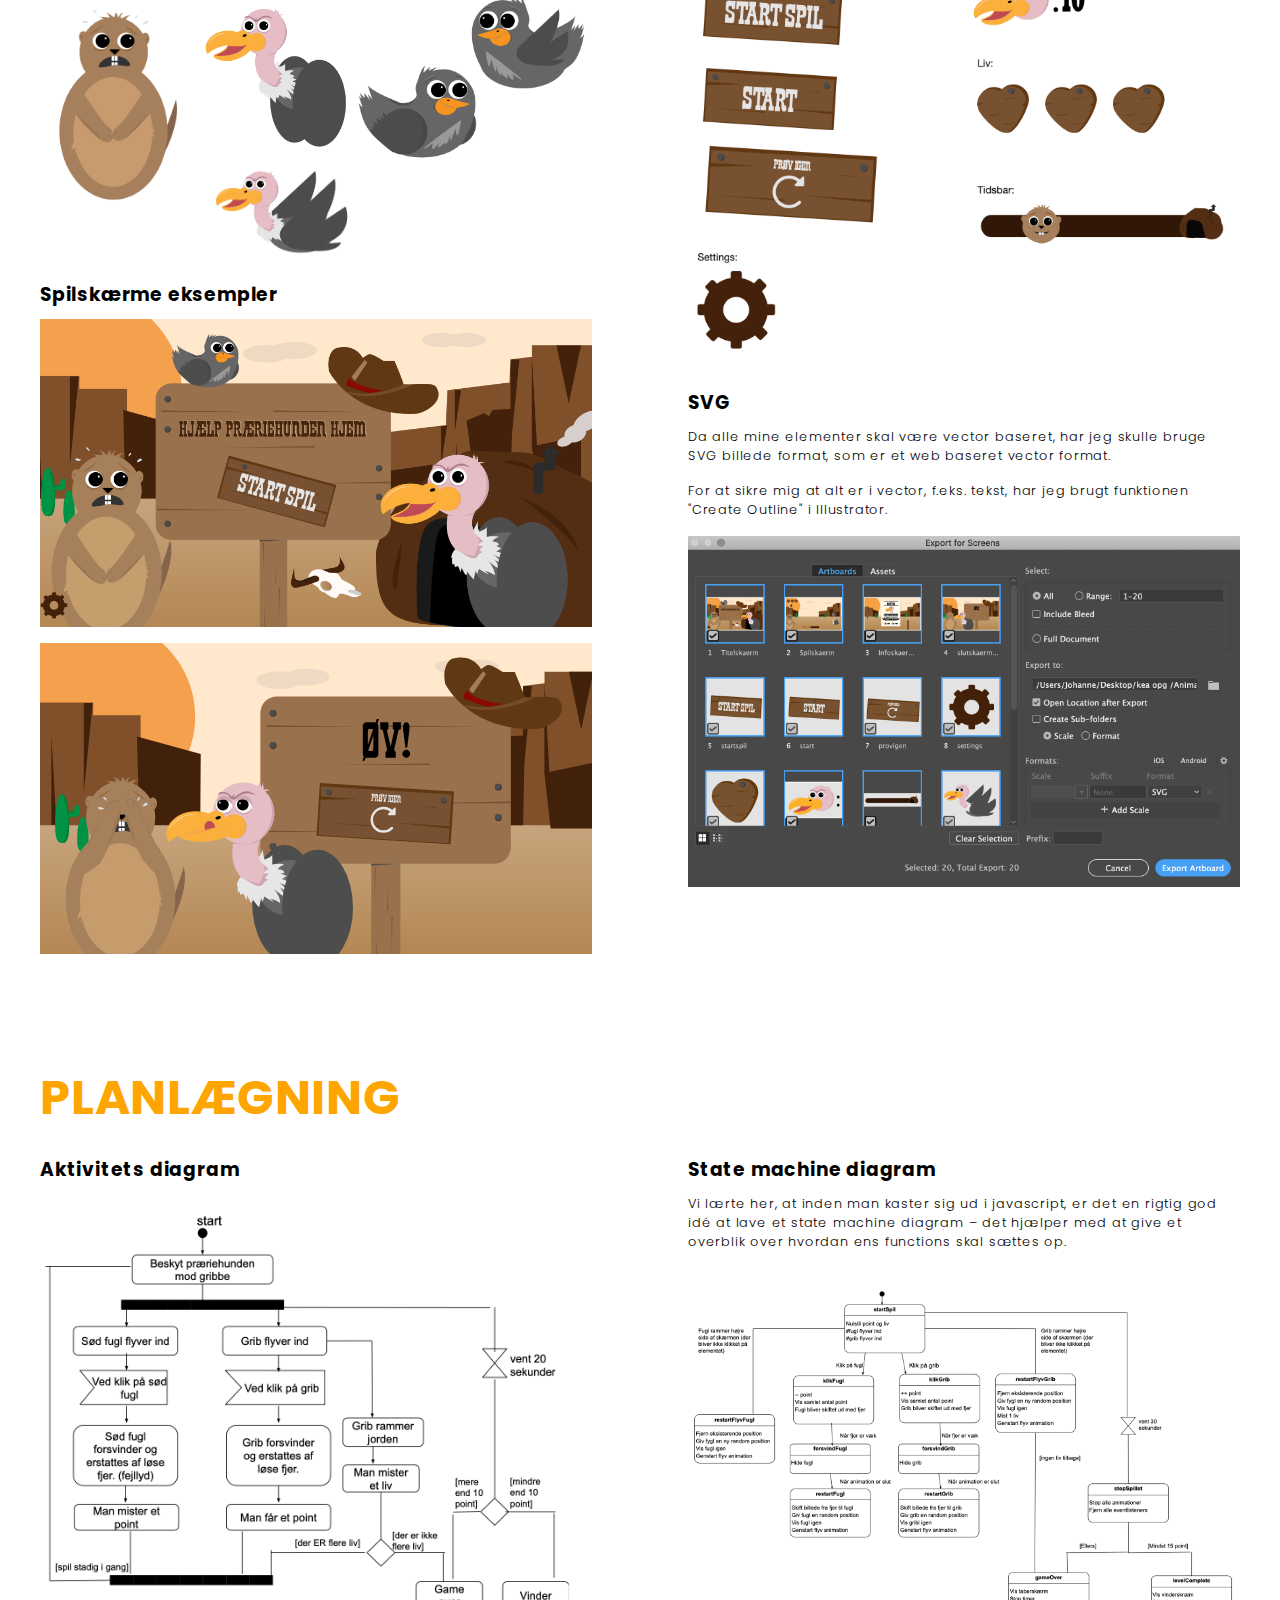
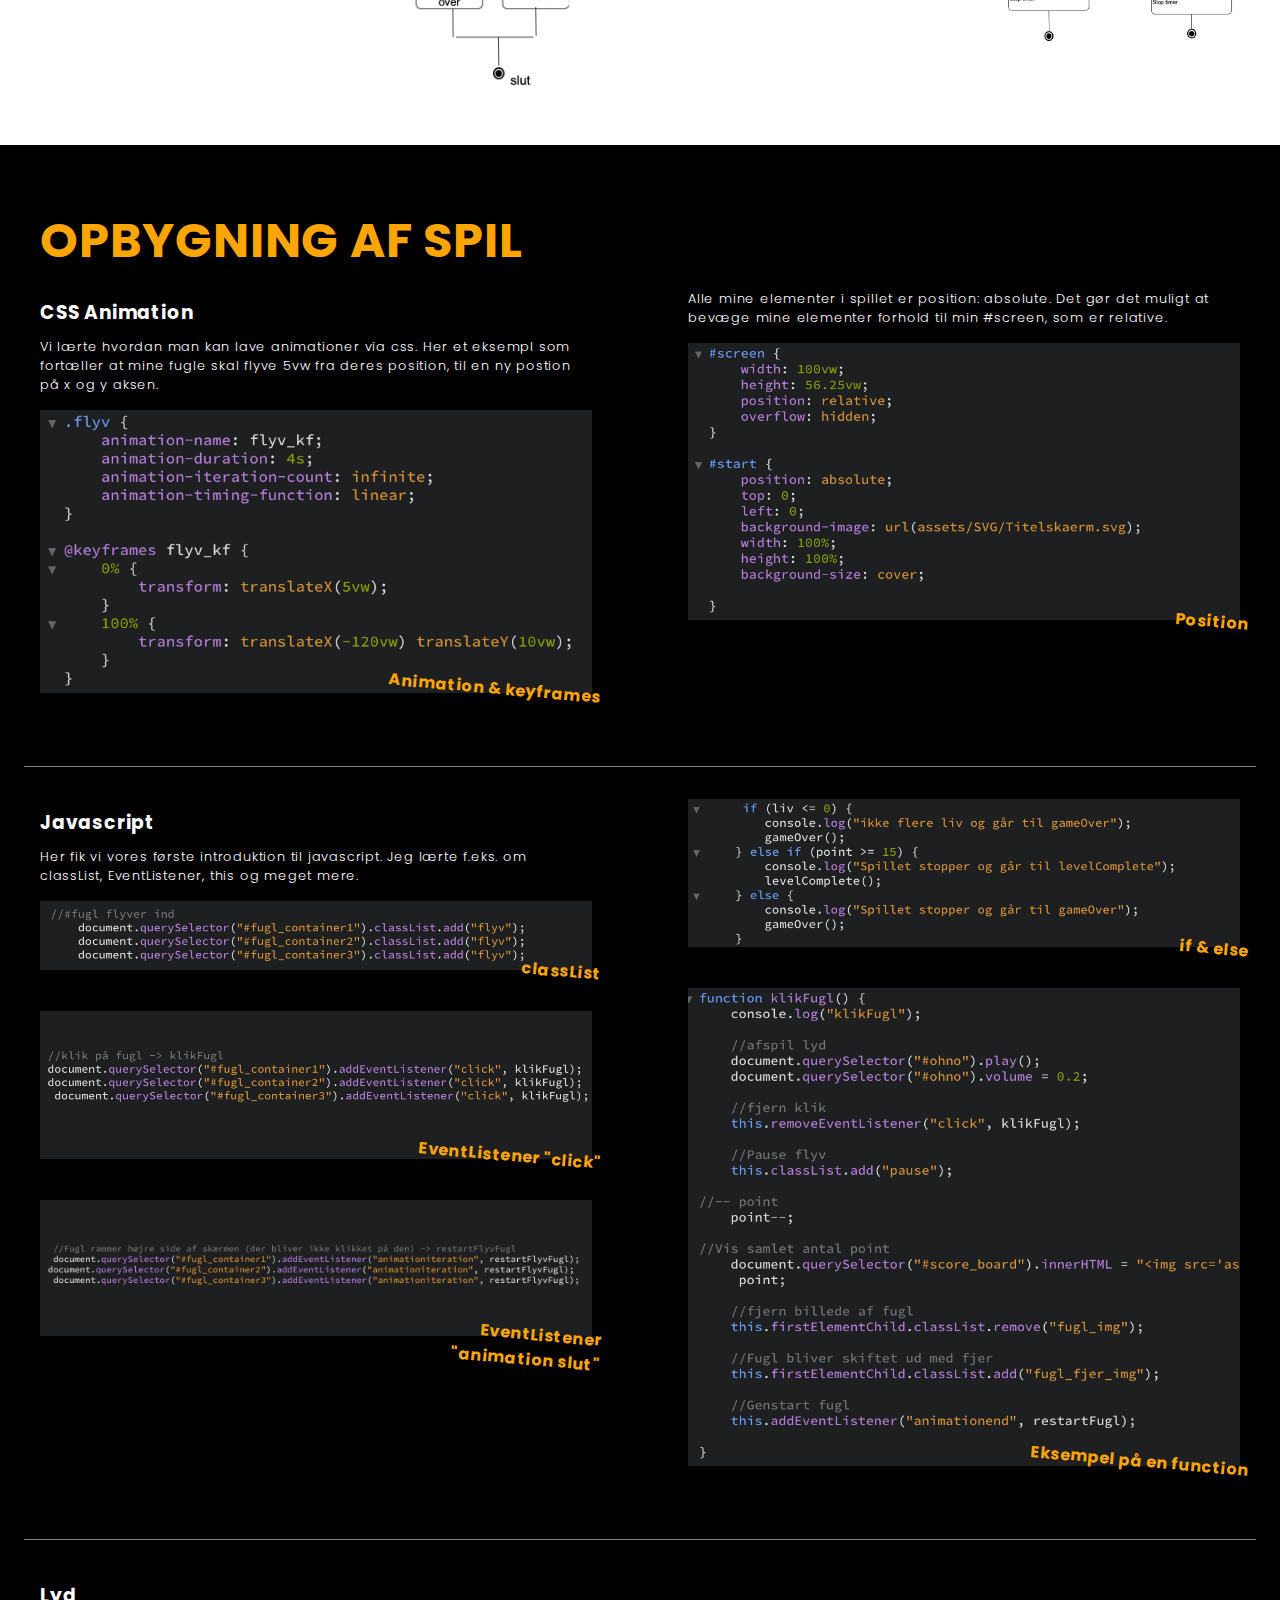
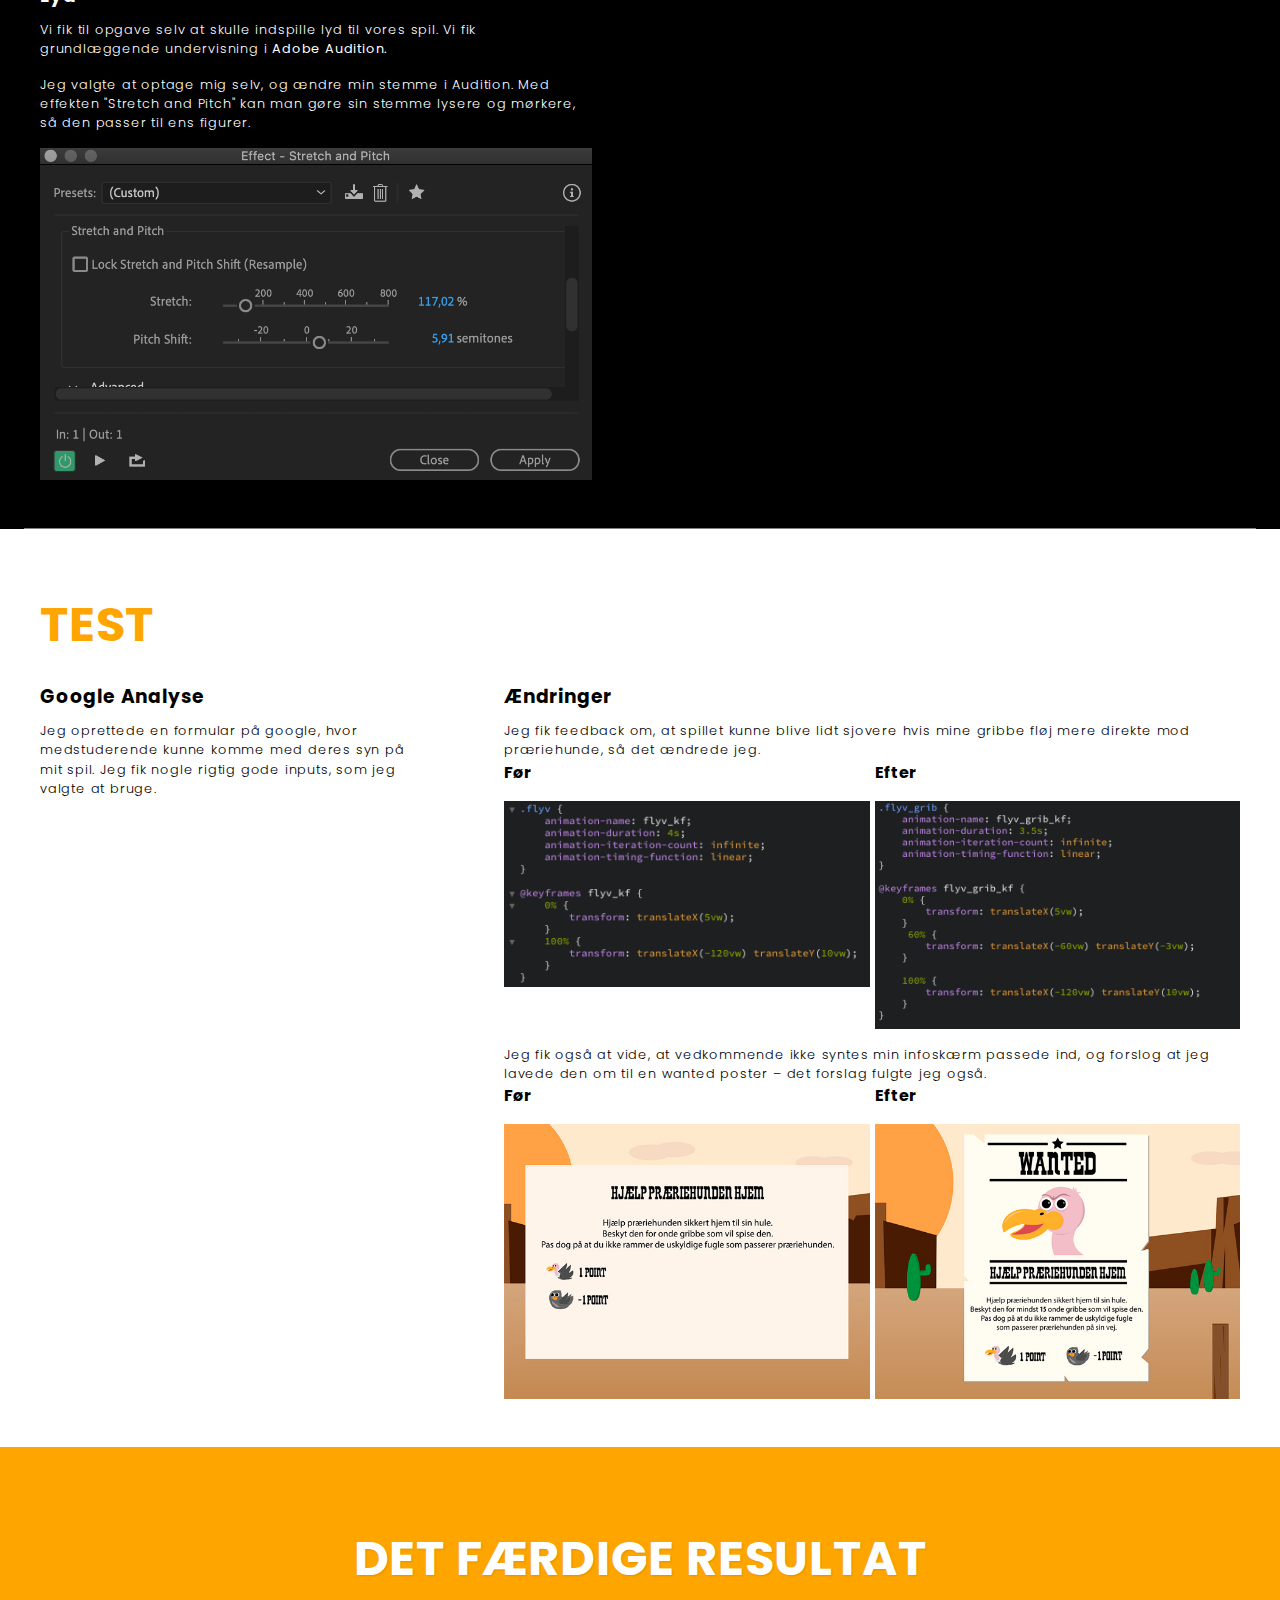
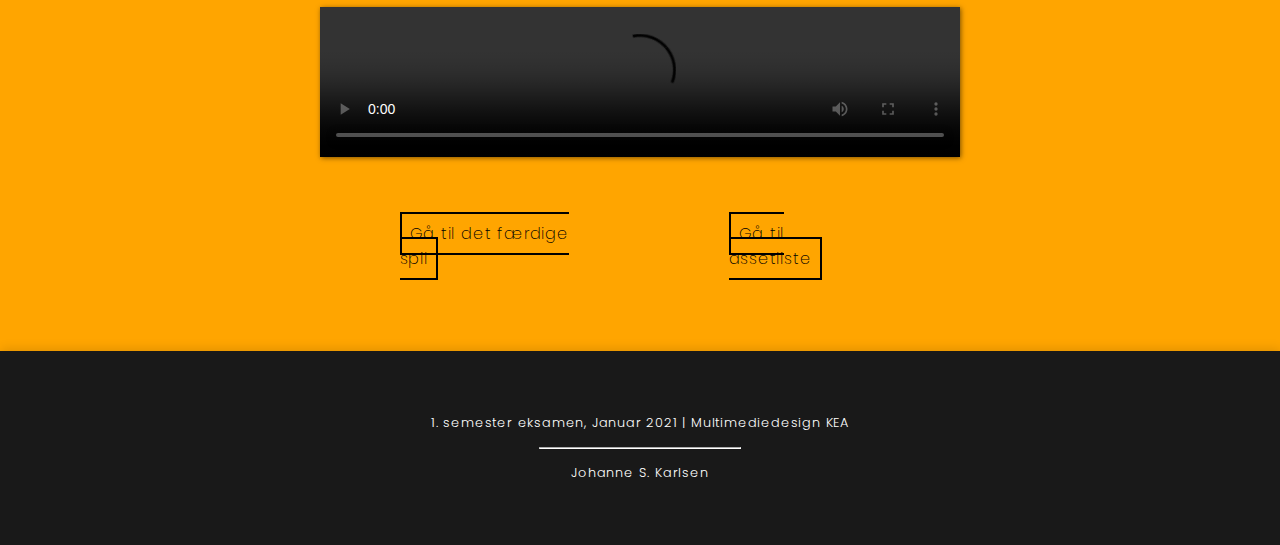
==== commit 8a44c18b: "ændringer" ====
--- a/animation.html
+++ b/animation.html
@@ -229,11 +229,18 @@
        <h2>Det færdige resultat</h2>
        <video src="http://jsk-grafik.dk/kea/04_animation/spil/video.mp4" width="520" controls>I
        Video af færdigt spil</video>
+       <div class="knapper">
        <div class="knap">
        <a href="http://jsk-grafik.dk/kea/04_animation/spil/" target="_blank">Gå til det færdige spil</a>
        <div class="knap_bg"></div>
 
        </div>
+       <div class="knap assets">
+       <a href="http://jsk-grafik.dk/kea/04_animation/spil/assets/" target="_blank">Gå til assetliste</a>
+       <div class="knap_bg"></div>
+       </div>
+
+       </div>
    </div>
 
 </div>
--- a/style.css
+++ b/style.css
@@ -120,7 +120,7 @@
 		top: 100%;
 		left: 0;
 		right: 0;
-		background: grey;
+		background: #000000bf;
 		display: flex;
 		flex-direction: column;
 		padding: 1rem;
@@ -139,6 +139,7 @@
 	height: 3rem;
         float: right;
         align-items: center;
+        margin-right: 1rem;
 }
 
 a.online_button {
--- a/animation.css
+++ b/animation.css
@@ -179,11 +179,11 @@
     border: 2px solid black;
     color: black;
     text-align: center;
-    position: relative;
     z-index: 1;
     padding: 0.5rem;
     max-width: 200px;
     margin: 2rem auto;
+    position: relative;
 }
 
 
@@ -193,12 +193,21 @@
     column-gap: 5px;
 }
 
+.knap.assets {
+    width: 152px
+}
 
 .knap {
     position: relative;
     margin: 2rem auto;
     max-width: 210px;
-
+    width: 210px;
+
+}
+
+
+.knap.assets .knap_bg {
+    max-width: 150px;
 }
 .knap_bg {
     content: "";
@@ -272,8 +281,14 @@
 h1 b {
     font-size: 3rem;
 }
-}
-
-
-
-
+    .knapper {
+    display: flex;
+    justify-content: space-between;
+    width: 600px;
+    margin: 0 auto;
+}
+}
+
+
+
+
